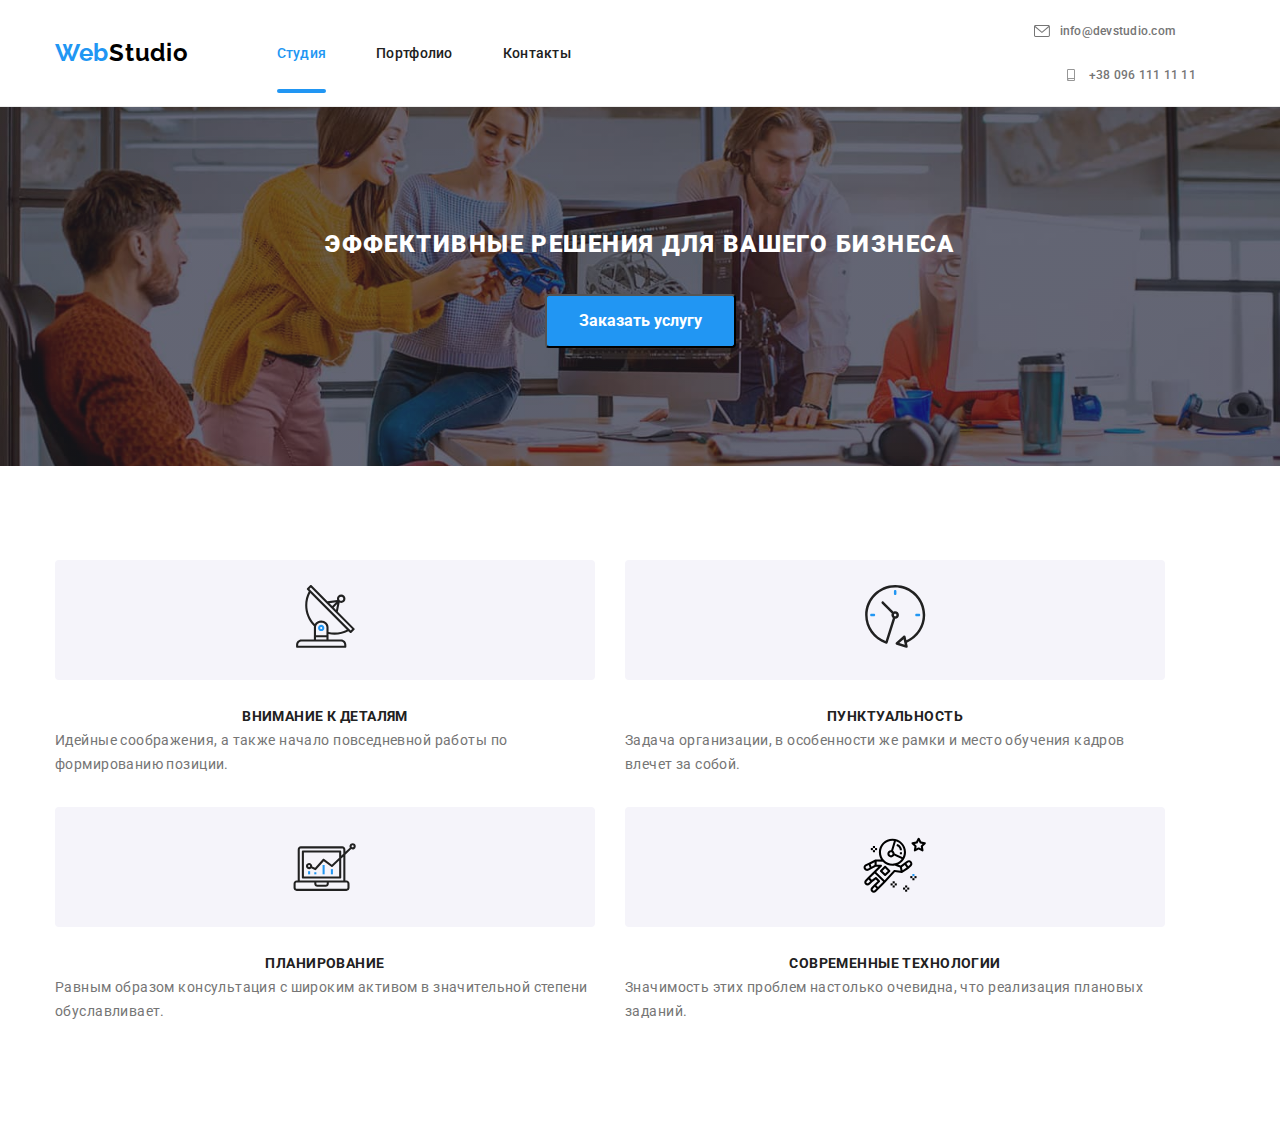
==== index.html @ 28baf409 "6" ====
<!DOCTYPE html>

<html lang="ru">
	<head>
		<meta charset="UTF-8" />
		<meta http-equiv="X-UA-Compatible" content="IE=edge" />
		<meta name="viewport" content="width=device-width, initial-scale=1.0" />
		<title>Document</title>
		<link rel="preconnect" href="https://fonts.googleapis.com" />
		<link rel="preconnect" href="https://fonts.gstatic.com" crossorigin />
		<link
			href="https://fonts.googleapis.com/css2?family=Raleway:wght@700&family=Roboto:wght@400;500;700;900&display=swap"
			rel="stylesheet"
		/>
		<link
			rel="stylesheet"
			href="https://cdn.jsdelivr.net/npm/modern-normalize@1.1.0/modern-normalize.min.css"
		/>
		<link rel="stylesheet" href="./css/main.min.css" />
	</head>
	<!-- HEADER -->
	<body>
		<header class="page-header">
			<div class="container page-header-container">
				<nav class="page-nav">
					<a class="link logo" href=""
						>Web<span class="logo__part">Studio</span></a
					>
					<ul class="menu list">
						<li class="menu__item">
							<a class="menu__link link current" href="./index.html">Студия</a>
						</li>
						<li class="menu__item">
							<a class="menu__link link" href="./portfolio.html">Портфолио</a>
						</li>
						<li class="menu__item">
							<a class="menu__link link" href="./contact.html">Контакты</a>
						</li>
					</ul>
				</nav>
				<button type="button" class="mobile-menu-open" data-menu-open>
					<svg class="mobile-menu-open_icon" width="40" height="40">
						<use href="./images/sprite.svg#burger-icon"></use>
					</svg>
				</button>
				<ul class="list header-mail">
					<li class="menu__item">
						<a class="link contact" href="mailto:info@devstudio.com"
							>info@devstudio.com
							<svg class="contact-header" width="16" height="12">
								<use href="./images/sprite.svg#icon-envelope"></use>
							</svg>
						</a>
					</li>
					<li class="menu__item">
						</svg>
						<a class="link contact" href="tel:+380961111111"
							>+38 096 111 11 11
							<svg class="contact-header" width="10" height="16">
							   <use href="./images/sprite.svg#icon-smartphone"></use>
							</svg>
						</a>
					</li>
				</ul>
			</div>
			<div class="mobile-menu" data-menu>
				<div class="container mobile-menu__container">
					<div>
						<button class="mobile-menu_close-btn" data-menu-close>
					      <svg class="mobile-menu_close-icon" width="40" height="40">
						     <use href="./images/sprite.svg#icon-modal-close"></use>
					     </svg>
				       </button>
					   <ul class="mobile-menu-nav list">
					      <li class="mobile-menu-nav_item"><a href="./index.html" class="mobile-menu-nav_link link current" >Студія</a></li>
				          <li class="mobile-menu-nav_item"><a href="./portfolio.html" class="mobile-menu-nav_link link" href="./portfolio.html">Портфоліо</a></li>
				          <li class="mobile-menu-nav_item"><a href="" class="mobile-menu-nav_link link" >Контакти</a></li>
			          </ul>
					</div>
					<div class="mobile-menu_contact list">
						<a class="mobile-menu-contact__phone link" href="tel:+380961111111">
                            +38 096 111 11 11
                        </a>
						<a class="mobile-menu-contact__mail link" href="mailto:info@devstudio.com">
                            info@devstudio.com
                        </a>
						<ul class="mobile-menu-list list">
                            <li class="mobile-menu-list__item">
                                <a class=" mobile-menu-list__link link" href="#">instagram
                                </a>
                                <div class="dash"></div>
                        
                            </li>
                            <li class="mobile-menu-list__item">
                                <a class="mobile-menu-list__link link" href="#">twitter
                                </a>
                                <div class="dash"></div>
                            </li>
                            <li class="mobile-menu-list__item">
                                <a class="mobile-menu-list__link link" href="#">facebook
                                </a>
                                <div class="dash"></div>
                            </li>
                            <li class="mobile-menu-list__item">
                                <a class="mobile-menu-list__link link" href="#">
                                    linkedin
                                </a>
                            </li>
                        </ul>
					</div>
			    </div>
			</div>
		</header>
		<!-- HERO -->
		<main>
			<section class="hero-main">
				<div class="container">
					<h1 class="hero-title">Эффективные решения для вашего бизнеса</h1>
					<button class="modal-btn" type="button" data-modal-open>Заказать услугу</button>
				</div>
			</section>
			<!-- ABOUT -->
			<section class="about">
				<div class="container">
					<h2 class="about-title" hidden>Наши преимущества</h2>
					<ul class="list about-section">
						<li class="servise-title">
							<div class="our-advantage">
								<svg class="advantage-icon" width="70"
										height="70">
									<use
										href="./images/sprite.svg#icon-antenna"
									></use>
								</svg>
							</div>
							<h3 class="services">Внимание к деталям</h3>
							<p class="section-discription">
								Идейные соображения, а также начало повседневной работы по
								формированию позиции.
							</p>
						</li>
						<li class="servise-title">
							<div class="our-advantage">
								<svg class="advantage-icon" width="70"
										height="70">
									<use
										href="./images/sprite.svg#icon-clock"
									></use>
								</svg>
							</div>
							<h3 class="services">Пунктуальность</h3>
							<p class="section-discription">
								Задача организации, в особенности же рамки и место обучения
								кадров влечет за собой.
							</p>
						</li>
						<li class="servise-title">
							<div class="our-advantage">
								<svg class="advantage-icon" width="70"
										height="70">
									<use
										href="./images/sprite.svg#icon-diagram"
									></use>
								</svg>
							</div>
							<h3 class="services">Планирование</h3>
							<p class="section-discription">
								Равным образом консультация с широким активом в значительной
								степени обуславливает.
							</p>
						</li>
						<li class="servise-title">
							<div class="our-advantage">
								<svg class="advantage-icon" width="70"
										height="70">
									<use
										href="./images/sprite.svg#icon-astronaut"
									></use>
								</svg>
							</div>
							<h3 class="services">Современные технологии</h3>
							<p class="section-discription">
								Значимость этих проблем настолько очевидна, что реализация
								плановых заданий.
							</p>
						</li>
					</ul>
				</div>
			</section>
			<!--IMAGES  -->
			<!-- <section class="section-image">
				<div class="container">
					<h2 class="subtitle second-title">Чем мы занимаемся</h2>
					<ul class="list about-section">
						<li class="position">
							<img
								src="./images/dz1/img.jpg"
								alt="работа за компьютером"
								width="370"
								height="294"
							/>
							<p class="activity title-activity">
								Десктопні додатки
							</p>
						</li>
						<li class="position">
							<img
								src="./images/dz1/img1.jpg"
								alt="работа за компьютером"
								width="370"
								height="294"
							/>
							<p class="activity title-activity">Мобільні додатки</p>
						</li>
						<li class="position">
							<img
								src="./images/dz1/img2.jpg"
								alt="работа за компьютером"
								width="370"
								height="294"
							/>
							<p class="activity title-activity">Дизайнерські рішення</p>
						</li>
					</ul>
				</div>
			</section> -->
			<!-- FOTO COMMAND
			<!-- <section class="team">
				<div class="container">
					<h2 class="subtitle second-title">Наша команда</h2>
					<ul class="list about-section">
						<li class="command">
							<img
								src="./images/dz1/igor-demyaninko.jpg"
								alt="Фото дизайнера"
								width="270"
								height="260"
							/>
							<div class="team-main">
								<h3 class="command-list-foto">Игорь Демьяненко</h3>
								<p class="about-list-foto" lang="en">Product Designer</p>
								<ul class="social-list list">
									<li class="social-list-item">
										<a href="" class="social-list-link">
											<svg class="social-list-icon" width="20" height="20">
												<use href="./images/sprite.svg#icon-instagram"></use>
											</svg>
										</a>
									</li>
									<li class="social-list-item">
										<a href="" class="social-list-link">
											<svg class="social-list-icon" width="20" height="20">
												<use href="./images/sprite.svg#icon-twitter"></use>
											</svg>
										</a>
									</li>
									<li class="social-list-item">
										<a href="" class="social-list-link">
											<svg class="social-list-icon" width="20" height="20">
												<use href="./images/sprite.svg#icon-facebook"></use>
											</svg>
										</a>
									</li>
									<li class="social-list-item">
										<a href="" class="social-list-link">
											<svg class="social-list-icon" width="20" height="20">
												<use href="./images/sprite.svg#icon-linkedin"></use>
											</svg>
										</a>
									</li>
								</ul>
							</div>
						</li>
						<li class="command">
							<img
								src="./images/dz1/olga-repina.jpg"
								alt="Фото фронтенд разработчика"
								width="270"
								height="260"
							/>
							<div class="team-main">
								<h3 class="command-list-foto">Ольга Репина</h3>
								<p class="about-list-foto" lang="en">Frontend Developer</p>
								<ul class="social-list list">
									<li class="social-list-item">
										<a href="" class="social-list-link">
											<svg class="social-list-icon" width="20" height="20">
												<use href="./images/sprite.svg#icon-instagram"></use>
											</svg>
										</a>
									</li>
									<li class="social-list-item">
										<a href="" class="social-list-link">
											<svg class="social-list-icon" width="20" height="20">
												<use href="./images/sprite.svg#icon-twitter"></use>
											</svg>
										</a>
									</li>
									<li class="social-list-item">
										<a href="" class="social-list-link">
											<svg class="social-list-icon" width="20" height="20">
												<use href="./images/sprite.svg#icon-facebook"></use>
											</svg>
										</a>
									</li>
									<li class="social-list-item">
										<a href="" class="social-list-link">
											<svg class="social-list-icon" width="20" height="20">
												<use href="./images/sprite.svg#icon-linkedin"></use>
											</svg>
										</a>
									</li>
								</ul>
							</div>
						</li>
						<li class="command">
							<img
								src="./images/dz1/nikolai-tarasov.jpg"
								alt="Фото маркетолога"
								width="270"
								height="260"
							/>
							<div class="team-main">
								<h3 class="command-list-foto">Николай Тарасов</h3>
								<p class="about-list-foto" lang="en">Marketing</p>
								<ul class="social-list list">
									<li class="social-list-item">
										<a href="" class="social-list-link">
											<svg class="social-list-icon" width="20" height="20">
												<use href="./images/sprite.svg#icon-instagram"></use>
											</svg>
										</a>
									</li>
									<li class="social-list-item">
										<a href="" class="social-list-link">
											<svg class="social-list-icon" width="20" height="20">
												<use href="./images/sprite.svg#icon-twitter"></use>
											</svg>
										</a>
									</li>
									<li class="social-list-item">
										<a href="" class="social-list-link">
											<svg class="social-list-icon" width="20" height="20">
												<use href="./images/sprite.svg#icon-facebook"></use>
											</svg>
										</a>
									</li>
									<li class="social-list-item">
										<a href="" class="social-list-link">
											<svg class="social-list-icon" width="20" height="20">
												<use href="./images/sprite.svg#icon-linkedin"></use>
											</svg>
										</a>
									</li>
								</ul>
							</div>
						</li>
						<li class="command">
							<img
								src="./images/dz1/mihail-ermakov.jpg"
								alt="Фото UI дизайнера"
								width="270"
								height="260"
							/>
							<div class="team-main">
								<h3 class="command-list-foto">Михаил Ермаков</h3>
								<p class="about-list-foto" lang="en">UI Designer</p>
								<ul class="social-list list">
									<li class="social-list-item">
										<a href="" class="social-list-link">
											<svg class="social-list-icon" width="20" height="20">
												<use href="./images/sprite.svg#icon-instagram"></use>
											</svg>
										</a>
									</li>
									<li class="social-list-item">
										<a href="" class="social-list-link">
											<svg class="social-list-icon" width="20" height="20">
												<use href="./images/sprite.svg#icon-twitter"></use>
											</svg>
										</a>
									</li>
									<li class="social-list-item">
										<a href="" class="social-list-link">
											<svg class="social-list-icon" width="20" height="20">
												<use href="./images/sprite.svg#icon-facebook"></use>
											</svg>
										</a>
									</li>
									<li class="social-list-item">
										<a href="" class="social-list-link">
											<svg class="social-list-icon" width="20" height="20">
												<use href="./images/sprite.svg#icon-linkedin"></use>
											</svg>
										</a>
									</li>
								</ul>
							</div>
						</li>
					</ul>
				</div>
			</section> -->
			<!-- -----Clientu---- -->
			<!-- <section class="clients-section">
				<div class="container">
					<h2 class="subtitle second-title">Постоянные клиенты</h2>
					<ul class="list list-client">
						<li class="client-item">
							<a href="" class="client-link">
								<svg class="client-list-icon" width="106" height="60">
								    <use href="./images/sprite.svg#icon-Logo"></use>
							    </svg>
							</a>
						</li>
						<li class="client-item">
							<a href="" class="client-link">
								<svg class="client-list-icon" width="106" height="60">
								    <use href="./images/sprite.svg#icon-Logo1"></use>
							    </svg>
							</a>
						</li>
						<li class="client-item">
							<a href="" class="client-link">
								<svg class="client-list-icon" width="106" height="60">
								  <use href="./images/sprite.svg#icon-Logo2"></use>
							    </svg>
						   </a>
						</li>
						<li class="client-item">
							<a href="" class="client-link">
								<svg class="client-list-icon" width="106" height="60">
								    <use href="./images/sprite.svg#icon-Logo3"></use>
							    </svg>
							</a>
						</li>
						<li class="client-item">
							<a href="" class="client-link">
								<svg class="client-list-icon" width="106" height="60">
								    <use href="./images/sprite.svg#icon-Logo4"></use>
							    </svg>
							</a>
						</li>
						<li class="client-item">
							<a href="" class="client-link">
								<svg class="client-list-icon" width="106" height="60">
								   <use href="./images/sprite.svg#icon-Logo5"></use>
							    </svg>
							</a>
						</li>
					</ul>
				</div>
			</section> -->
		<!-----Clientu------  --> 
		</main>
		<!-- FOOTER -->
		<!-- <footer class="footer">
			<div class="container footer__adress">
				<div>
					<a class="link footer__logo" href=""
					>Web<span class="footer__logo--part">Studio</span></a>
				<address class="footer__address">
					 <ul class="list footer__titl">
						<li class="footer__link">
							<a
								class="link mail footer__address--main"
								href="https://goo.gl/maps/uzGqevMkrMjdxonUA"
								target="_blank"
								rel="noopener noreferrer"
								>г. Киев, пр-т Леси Украинки, 26</a
							>
						</li>
						<li class="footer__link">
							<a class="link footer__address--main" href="mailto:info@example.com"
								>info@example.com</a
							>
						</li>
						<li class="footer__link">
							<a class="link footer__address--main" href="tel:+380991111111"
								>+38 099 111 11 11</a
							>
						</li>
					</ul>
				</address>
				</div>
				<div class="footer">
					<h3 class="footer__title">ПРИСОЕДИНЯЙТЕСЬ</h3>
					<ul class="media__list list">
							<li class="media__list__item">
								<a href="" class="media__list__link">
									<svg class="media__list__icon" width="20" height="20">
											<use href="./images/sprite.svg#icon-instagram"></use>
									</svg>
								</a>
							</li>
							<li class="media__list__item">
								<a href="" class="media__list__link">
									<svg class="media__list__icon" width="20" height="20">
										<use href="./images/sprite.svg#icon-twitter"></use>
									</svg>
								</a>
							</li>
							<li class="media__list__item">
								<a href="" class="media__list__link">
									<svg class="media__list__icon" width="20" height="20">
										<use href="./images/sprite.svg#icon-facebook"></use>
									</svg>
								</a>
							</li>
							<li class="media__list__item">
								<a href="" class="media__list__link">
									<svg class="media__list__icon" width="20" height="20">
									     <use href="./images/sprite.svg#icon-linkedin"></use>
									</svg>
								</a>
							</li>
					</ul>
				</div>
				<form class="footer__modal__form">
					<p class="footer__title">Підпишіться на розсилку</p>
					<div class="footer__modal__icon">
						<input type="email" name="user-imail" class="footer__form__input" required placeholder="E-mail">
					    <button type="submit" class="footer__form__sumbit">Підписатися
						    <svg class="footer__form__icon" width="24" height="24">
							   <use href="./images/sprite.svg#icon-icon-send"></use>
						    </svg>
					    </button>
					</div>
				</form>		
			</div>
		</footer> -->
		<!-- Modal Window -->

			 <!-- <div class="backdrop is-hidden" data-modal>
			    <div class="modal">
				     <button type="button" class="modal-close-btn" data-modal-close>
						<svg class="modal-svg-btn" width="18" height="18">
							<use href="./images/sprite.svg#icon-modal-close"></use>
						</svg>
					 </button>
					 <form class="modal-form">
						<p class="form-title">Залиште свої дані, ми вам передзвонимо</p>
						<label class="modal-form-field">
							<span class="modal-form-input-desc">Ім'я</span>
							<span class="modal-form-input-wrapper">
								<input type="text" name="user-name" class="modal-form-input" required pattern="^[a-zA-Zа-яА-Я]+$" minlength="2">
							    <svg class="modal-form-input-icon" width="18" height="18">
								    <use href="./images/sprite.svg#icon-person-black"></use>
							    </svg>
							</span>
						</label>
						<label class="modal-form-field">
							<span class="modal-form-input-desc">Телефон</span>
						    <span class="modal-form-input-wrapper">
							    <input type="tel" name="user-phone" class="modal-form-input" required pattern="[0-9]{3}-[0-9]{3}-[0-9]{2}-[0-9]{2}" title="xxx-xxx-xx-xx">
							    <svg class="modal-form-input-icon" width="18" height="18">
								    <use href="./images/sprite.svg#icon-phone-black"></use>
							    </svg>
							</span>
						</label>
						<label class="modal-form-field">
							<span class="modal-form-input-desc">Пошта</span>
							<span class="modal-form-input-wrapper">
								<input type="email" name="user-email" class="modal-form-input" pattern="([A-z0-9_.-]{1,})@([A-z0-9_.-]{1,}).([A-z]{2,8})" required>
							    <svg class="modal-form-input-icon" width="18" height="18">
								     <use href="./images/sprite.svg#icon-email-black"></use>
							    </svg>
							</span>
						</label>
						<label class="modal-form-field">
							<span class="modal-form-input-desc">Коментар</span>
							<textarea name="user-message" class="modal-form-message" placeholder="Введіть текст">
						    </textarea>
						</label>
						<input id="user-policy" type="checkbox" name="user_policy" class="modal-form-check visually-hidden">
						<label for="user-policy" class="modal-form-chek-desc">Погоджуюся з розсилкою та приймаю&nbsp; <a class="link-modal" href="">Умови договору</a>
						</label>
						<button type="submit" class="modal-form-sumbit">Відправити
						</button>
					 </form>
                </div>
			</div>  -->
			<!-- /Modal Window -->

		<!-- <script src="./js/modal.js"></script> -->
		<script src="./js/mobile-menu.js"></script>
	</body>
</html>
---- css/main.min.css ----
:root{--primary-text-color: #757575;--secondary-text-color: #212121;--accent-color: #2196F3;--accent-second-color: #FFFFFF;--primary-background-color: #FFFFFF;--secondary-background-color: #2F303A;--stuff-background-color: #F5F4FA;--transition: 250ms cubic-bezier(0.4, 0, 0.2, 1)}body{font-family:"Roboto",sans-serif}.visually-hidden{position:absolute;width:1px;height:1px;margin:-1px;padding:0;overflow:hidden;border:0;clip:rect(0 0 0 0)}.footer__form__sumbit,.portfolio__section__nav,.media__list,.media__list__link,.client-link,.list-client,.social-list-link,.our-advantage,.hero-btn,.modal-close-btn{display:flex;justify-content:center;align-items:center}h1,h2,h3,h4,p{margin-top:0;margin-bottom:0}ul,ol{margin-top:0;margin-bottom:0;padding-left:0}img{display:block}button{cursor:pointer}.list{list-style:none}.link{text-decoration:none}.container{width:100%;padding-left:15px;padding-right:15px}@media screen and (min-width: 480px){.container{width:480px;margin-left:auto;margin-right:auto}}@media screen and (min-width: 768px){.container{width:768px}}@media screen and (min-width: 1200px){.container{width:1200px}}.mobile-menu-nav{font-weight:500;font-size:40px;line-height:1.17;letter-spacing:.02em}.mobile-menu-nav_link{text-decoration:none;color:#212121}.mobile-menu-nav_item:not(:last-child){margin-bottom:32px}.mobile-menu-contact__phone{color:#2196f3;font-weight:500;font-size:26px;letter-spacing:.02;line-height:1.17;margin-bottom:32px}.mobile-menu_contact{margin-top:64px;display:flex;flex-direction:column}.mobile-menu-contact__mail{color:#757575;font-size:24px;letter-spacing:.02;line-height:1.16;margin-bottom:64px}.mobile-menu-list{display:flex;flex-wrap:wrap}.mobile-menu-list__item{display:flex;font-weight:500;font-size:17px;line-height:1.22;letter-spacing:.02;color:#2196f3;margin-right:10px}.mobile-menu-list__link{color:#2196f3}.dash{margin-left:10px;margin-right:10px;width:1px;height:22px;background-color:rgba(33,33,33,.2)}.mobile-menu_close-btn{width:30px;height:30px;background:rgba(0,0,0,0);border:1px solid rgba(0,0,0,.1);border-radius:50%;position:fixed;top:10px;right:15px;padding:0;display:flex;align-items:center;justify-content:center;transition-property:fill;transition-duration:250ms;transition-timing-function:cubic-bezier(0.4, 0, 0.2, 1)}.mobile-menu__container{display:flex;flex-direction:column;justify-content:space-between;height:100%}@media screen and (max-width: 768px){.mobile-menu{position:fixed;width:100%;height:100%;max-height:767px;top:0;left:0;z-index:5;background-color:#fff;box-shadow:0 0 0 100vmax rgba(0,0,0,.5);padding-top:48px;padding-bottom:48px;padding-left:40px;opacity:0;visibility:hidden;pointer-events:none;transition:opacity 500ms linear,visibility 500ms linear}.mobile-menu.is-open{opacity:1;visibility:visible;pointer-events:auto}.mobile-menu_close-btn{position:absolute;background-color:rgba(0,0,0,0);border:none;padding:0;line-height:0;top:21px;right:23.33px}}@media screen and (min-width: 768px){.mobile-menu{display:none}}.modal-btn{font-weight:700;font-size:16px;line-height:1.9;padding-left:32px;padding-right:32px;padding-top:10px;padding-bottom:10px;font-family:inherit;margin-bottom:200px;margin-top:40px;border-radius:4px;margin:0 auto;Offset:rgba(0,0,0,.15);color:var(--accent-second-color);background-color:var(--accent-color);transition:background-color var(--transition)}.modal-btn:hover,.modal-btn:focus{background-color:#188ce8}.section-discription{font-size:14px;line-height:1.71;letter-spacing:.03em;color:var(--primary-text-color)}.backdrop{position:fixed;z-index:100;top:0;left:0;width:100%;height:100%;background-color:rgba(0,0,0,.2);transition:opacity var(--transition),visibility var(--transition)}.backdrop.is-hidden{opacity:0;visibility:hidden;pointer-events:none}.modal{position:absolute;top:50%;left:50%;transform:translate(-50%, -50%);width:528px;height:580px;background-color:var(--primary-background-color);padding:40px}.modal-close-btn{position:absolute;top:10px;right:10px;width:30px;height:30px;border-radius:50%;background-color:rgba(0,0,0,0);border:1px solid #555;padding:0;transition:border-color var(--transition)}.modal-close-btn:hover,.modal-close-btn:focus{border-color:var(--accent-color)}.modal-svg-btn{transition:fill var(--transition)}.modal-close-btn:hover .modal-svg-btn,.modal-close-btn:focus .modal-svg-btn{fill:var(--accent-color)}.modal-form-input-desc{font-weight:400;font-size:12px;line-height:1.2;display:block;margin-bottom:4px;color:var(--primary-text-color)}.modal-form{display:flex;flex-direction:column}.modal-form-input{width:100%;height:40px;border:1px Solid rgba(33,33,33,.2);border-radius:4px;padding-left:42px;transition:border-color var(--transition)}.modal-form-input:focus{outline:none;border-color:var(--accent-color)}.modal-form-field{margin-bottom:10px;border:1px}.form-title{font-weight:700;font-size:20px;line-height:1.15;margin-bottom:12px;text-align:center;height:23px}.modal-form-input-icon{display:block;position:absolute;top:50%;left:12px;transform:translateY(-50%);color:var(--secondary-text-color);transition:fill var(--transition)}.modal-form-input:focus+.modal-form-input-icon{fill:var(--accent-color)}.modal-form-input-wrapper{position:relative;display:block}.modal-form-message{resize:none;width:100%;height:100px;padding:12px 16px;border:1px solid rgba(33,33,33,.2);border-radius:4px;transition:border-color var(--transition)}.modal-form-message:focus{outline:none;border-color:var(--accent-color)}.modal-form-message::placeholder{font-size:12px;color:rgba(117,117,117,.5)}.modal-form-chek-desc::before{display:block;width:16px;height:15px;border:2px solid var(--secondary-text-color);background:var(--primary-background-color);content:"";cursor:pointer;border-radius:4px;margin-right:8.38px}.modal-form-check:checked+.modal-form-chek-desc::before{background-color:#2196f3;background-image:url(../images/vector.svg);box-shadow:var(--transition),background-image var(--transition);border-color:var(--accent-color);background-repeat:no-repeat;background-position:center}.modal-form-chek-desc{display:flex;align-items:center;margin-bottom:30px;font-size:14px;line-height:1.7;color:var(--primary-text-color);letter-spacing:.03em}.modal-form-check:focus+.modal-form-chek-desc::before{outline:1px solid #2196f3}.link-modal{color:var(--accent-color)}.modal-form-sumbit{font-weight:700;font-size:16px;line-height:1.9;align-self:center;min-width:200px;padding-left:52px;padding-right:52px;padding-top:10px;padding-bottom:10px;margin-bottom:40px;border-radius:4px;margin:0 auto;letter-spacing:6%;border:1px solid rgba(0,0,0,.15);color:var(--accent-second-color);background-color:var(--accent-color);transition:color var(--transition),background-color var(--transition)}.modal-form-sumbit:hover,.modal-form-sumbit:focus{background-color:#188ce8;color:var(--accent-second-color)}.subtitle{font-weight:700;font-size:36px;line-height:1.67;letter-spacing:.03em;color:var(--secondary-text-color)}.logo{margin-right:88px}.logo{font-weight:700;font-size:26px;line-height:1.19;font-family:"Raleway",sans-serif;letter-spacing:.03em;margin-right:88px;color:var(--accent-color);margin-top:16px;margin-bottom:16px}.logo__part{color:#000}@media screen and (max-width: 767px){.menu{display:none}.contact{display:none}.mobile-menu-open{margin-left:auto;background-color:rgba(0,0,0,0);border:none;padding:0;line-height:0}}.page-header{padding-top:16px;padding-bottom:16px}.page-header-container{display:flex;align-items:center;justify-content:space-between}@media screen and (min-width: 768px){.mobile-menu-open{display:none}.page-nav{display:flex;align-items:center}.menu{display:flex;align-items:center}.menu__item{position:relative}.menu__item:not(:last-child){margin-right:51px}.menu__link{font-weight:500;font-size:14px;line-height:1.14;letter-spacing:.02em;transition:color var(--transition);color:var(--secondary-text-color)}.menu__link:hover,.menu__link:focus{color:var(--accent-color)}.logo{font-size:24px;line-height:1.17;line-height:100%;font-family:"Raleway",sans-serif;letter-spacing:.03em;color:var(--accent-color)}.logo__part{color:#000}.header-mail{margin-left:96px;display:flex;flex-direction:column;gap:10px}.contact{text-decoration:none;font-weight:500;font-size:12px;line-height:1.17;display:flex;justify-content:center;align-items:center;letter-spacing:.02em;transition:color var(--transition);color:var(--primary-text-color)}.contact:hover,.contact:focus{color:var(--accent-color)}.contact-header{width:16px;height:12px;order:-1;fill:currentColor;margin-right:10px;cursor:pointer;fill:currentColor;transition-property:color;transition-duration:250ms;transition-timing-function:cubic-bezier(0.4, 0, 0.2, 1)}.current{display:inline-block;color:var(--accent-color)}.current::after{position:absolute;content:" ";left:0;bottom:0;margin-bottom:-31px;width:100%;height:4px;background:#2196f3;border-radius:2px}}@media screen and (min-width: 1200px){.page-header{padding-top:24px;padding-bottom:24px;border-bottom:1px solid #ececec}.page-nav{top:0;left:0;margin-right:93px}.header-mail{display:flex;align-items:center;margin-left:auto;gap:30px}.menu__item{position:relative}.menu__item:not(:last-child){margin-right:50px}}@media screen and (min-width: 480px){.header__container{height:60px}}@media screen and (min-width: 480px)and (min-width: 768px){.header__container{height:80px}}@media screen and (min-width: 768px){.header-mail{margin-left:auto}}.hero-main{padding-top:118px;padding-bottom:118px;background:var(--secondary-background-color);max-width:1600px;border-radius:0px;text-align:center;background-image:linear-gradient(rgba(47, 48, 58, 0.4), rgba(47, 48, 58, 0.4)),url("../images/herom-480.jpg");background-size:cover;background-color:#c4c4c4;background-repeat:no-repeat;background-position:center;margin:0 auto}@media screen and (min-device-pixel-ratio: 2)and (max-width: 768px),screen and (min-resolution: 192dpi)and (max-width: 768px),screen and (min-resolution: 2dppx)and (max-width: 768px){.hero-main{background-image:linear-gradient(rgba(47, 48, 58, 0.4), rgba(47, 48, 58, 0.4)),url("../images/herom-480@2x.jpg")}}@media screen and (min-width: 768px){.hero-main{background-image:linear-gradient(rgba(47, 48, 58, 0.4), rgba(47, 48, 58, 0.4)),url("../images/hero-768.jpg")}}@media screen and (min-device-pixel-ratio: 2)and (min-width: 767px),screen and (min-resolution: 192dpi)and (min-width: 767px),screen and (min-resolution: 2dppx)and (min-width: 767px){.hero-main{background-image:linear-gradient(rgba(47, 48, 58, 0.4), rgba(47, 48, 58, 0.4)),url("../images/hero-768@2x.jpg")}}@media screen and (min-width: 1200px){.hero-main{background-image:linear-gradient(rgba(47, 48, 58, 0.4), rgba(47, 48, 58, 0.4)),url("../images/hero-1600.jpg")}}@media screen and (min-device-pixel-ratio: 2)and (min-width: 1200px),screen and (min-resolution: 192dpi)and (min-width: 1200px),screen and (min-resolution: 2dppx)and (min-width: 1200px){.hero-main{background-image:linear-gradient(rgba(47, 48, 58, 0.4), rgba(47, 48, 58, 0.4)),url("../images/hero-1600@2x.jpg")}}.hero-title{font-weight:900;font-size:24px;line-height:1.62;text-align:center;margin:0 auto;margin-bottom:30px;letter-spacing:.06em;text-transform:uppercase;color:var(--accent-second-color)}.services{font-weight:700;font-size:14px;line-height:1.71;letter-spacing:.03em;text-transform:uppercase;text-align:center;color:#212121}.about{padding-bottom:94px;padding-top:94px}.servise-title{margin-bottom:30px}.our-advantage{width:100%;height:120px;border-radius:4px;margin-bottom:25px;background-color:#f5f4fa;display:flex;align-items:center;justify-content:center}@media screen and (min-width: 768px){.about-section{display:flex;flex-wrap:wrap;margin-right:30px}}@media screen and (min-width: 768px){.servise-title{width:calc((100% - 60px)/2);margin-right:30px}}.second-title{margin-bottom:50px;text-align:center}.title-activity{font-weight:700;font-size:14px;line-height:1.14;letter-spacing:.03em;text-transform:uppercase}.activity .title-activity{position:absolute;bottom:0;justify-content:center;align-items:center;width:100%;height:70px;color:var(--accent-second-color);background-color:rgba(47,48,58,.8)}.activity{display:flex;gap:30px}.position{position:relative}.section-image{padding-bottom:94px}.command-list-foto{font-weight:500;font-size:16px;line-height:1.19;margin-bottom:10px;text-align:center;letter-spacing:.03em;color:var(--secondary-text-color)}.command-list{background:var(--stuff-background-color);width:1600px;height:648px;top:1449px}.command{box-shadow:0px 1px 3px rgba(0,0,0,.12),0px 1px 1px rgba(0,0,0,.14),0px 2px 1px rgba(0,0,0,.2);border-radius:0px 0px 4px 4px}.about-list-foto{font-size:16px;line-height:1.19;letter-spacing:.03em;text-align:center;color:var(--primary-text-color)}.team{background-color:var(--stuff-background-color);padding-bottom:94px;padding-top:94px}.team-main{padding-top:30px;padding-bottom:30px}.social-list-link{width:44px;height:44px;border-radius:50%;background-color:var(--primary-background-color);transition:background-color var(--transition)}.social-list-link:hover,.social-list-link:focus{background-color:var(--accent-color)}.social-list{display:flex;justify-content:center;gap:10px;margin-top:16px}.social-list-icon{fill:#afb1b8;transition:fill var(--transition)}.social-list-link:hover .social-list-icon,.social-list-link:focus .social-list-icon{fill:var(--accent-second-color)}.clients-section{padding-bottom:94px;padding-top:94px}.list-client{flex-wrap:wrap;gap:30px}.client-link{width:170px;height:92px;border:1px solid #afb1b8;border-radius:4px;cursor:pointer;transition:border-color var(--transition)}.client-link:hover,.client-link:focus{border-color:var(--accent-color)}.client-list-icon{fill:#afb1b8;transition:fill var(--transition)}.client-item:hover .client-list-icon,.client-item:focus .client-list-icon{fill:var(--accent-color)}.footer{background:var(--secondary-background-color);padding-top:60px;padding-bottom:60px}.footer__logo{font-weight:700;font-size:26px;line-height:1.19;font-family:"Raleway",sans-serif;letter-spacing:.03em;color:var(--accent-color);margin-bottom:20px}.footer__link:not(:last-child){margin-bottom:9px}.footer__address{font-style:normal;margin-top:20px}.footer__logo--part{color:var(--accent-second-color)}.footer__address--main{font-size:14px;line-height:1.71;letter-spacing:.03em;color:rgba(255,255,255,.6)}.footer__address--main:hover,.footer__address--main:focus{color:var(--accent-color)}.mail{color:var(--accent-second-color)}.footer__title{font-weight:700;font-size:14px;line-height:1.14;font-family:"Roboto",sans-serif;color:var(--accent-second-color);margin-bottom:20px;text-transform:uppercase}.media__list__link{width:44px;height:44px;border-radius:50%;background-color:rgba(255,255,255,.1);transition:background-color var(--transition)}.media__list__link:hover,.media__list__link:focus{background-color:var(--accent-color)}.media__list__icon{fill:var(--accent-second-color);transition:fill var(--transition)}.footer__adress{display:flex;align-items:baseline}.footer{margin-left:70px}.media__list{flex-wrap:wrap;gap:10px}.portfolio__section__btn{font-weight:500;font-size:16px;line-height:1.63;font-family:inherit;border:none;cursor:pointer;padding-top:6px;padding-bottom:6px;padding-left:22px;padding-right:22px;border-radius:4px;letter-spacing:.03em;color:var(--secondary-text-color);background:var(--stuff-background-color);transition:color var(--transition),background var(--transition)}.portfolio__section__btn:hover,.portfolio__section__btn:focus{color:var(--accent-second-color);background:var(--accent-color)}.portfolio__section__nav{margin-bottom:50px}.projects__title_name{line-height:1.9;letter-spacing:.03em;color:var(--primary-text-color)}.projects__title{font-weight:700;font-size:18px;line-height:2;margin-bottom:4px;letter-spacing:.06em;color:var(--secondary-text-color)}.portfolio__section__modal:not(:last-child){margin-right:8px}.current{color:var(--accent-color)}.portfolio-main{margin-bottom:94px}.card{display:flex;justify-content:space-between;flex-wrap:wrap;gap:30px}.projects{padding-left:24px;padding-top:20px;padding-bottom:20px;padding-right:24px;border:1px solid #eee;border-top:none}.portfolio{padding-top:94px;padding-bottom:94px}.card__link__img{position:relative;overflow:hidden}.overlay{position:absolute;font-size:18px;line-height:28px;left:0;top:0;width:100%;height:100%;overflow:auto;transform:translate(0, 100%);transition:transform var(--transition);padding-top:63px;padding-bottom:63px;padding-left:24px;padding-right:24px;color:var(--accent-second-color);background-color:rgba(33,150,243,.9)}.card__link:hover .overlay,.overlay .card__link:focus{transform:translate(0, 0)}.card__link{display:block}.card__link:hover,.card__link:focus{box-shadow:1px 1px rgba(0,0,0,.12),0px 4px 4px rgba(0,0,0,.06),1px 4px 6px rgba(0,0,0,.16)}.footer__form__input{width:358px;height:50px;color:var(--accent-second-color);border:1px solid rgba(255,255,255,.3);filter:drop-shadow(0px, 4px rgba(0, 0, 0, 0.15));border-radius:4px;background-color:var(--secondary-background-color);padding-left:16px;margin-right:12px;transition:border-color var(--transition)}.footer__form__input:focus{border-color:var(--accent-color);outline:none}.footer__form__sumbit{font-weight:700;font-size:16px;line-height:1.9;color:var(--accent-second-color);background-color:var(--accent-color);border-radius:4px;box-shadow:0px 4px 4px 0,0,0,.15;border:none;height:50px;padding:10px 28px}.footer__form__sumbit:hover,.footer__form__sumbit:focus{background-color:#188ce8;color:var(--accent-second-color)}.footer__form__icon{fill:var(--accent-second-color);margin-left:10px}.footer__modal__icon{display:flex;justify-content:center}.footer__modal__form{margin-left:93px}/*# sourceMappingURL=main.min.css.map */
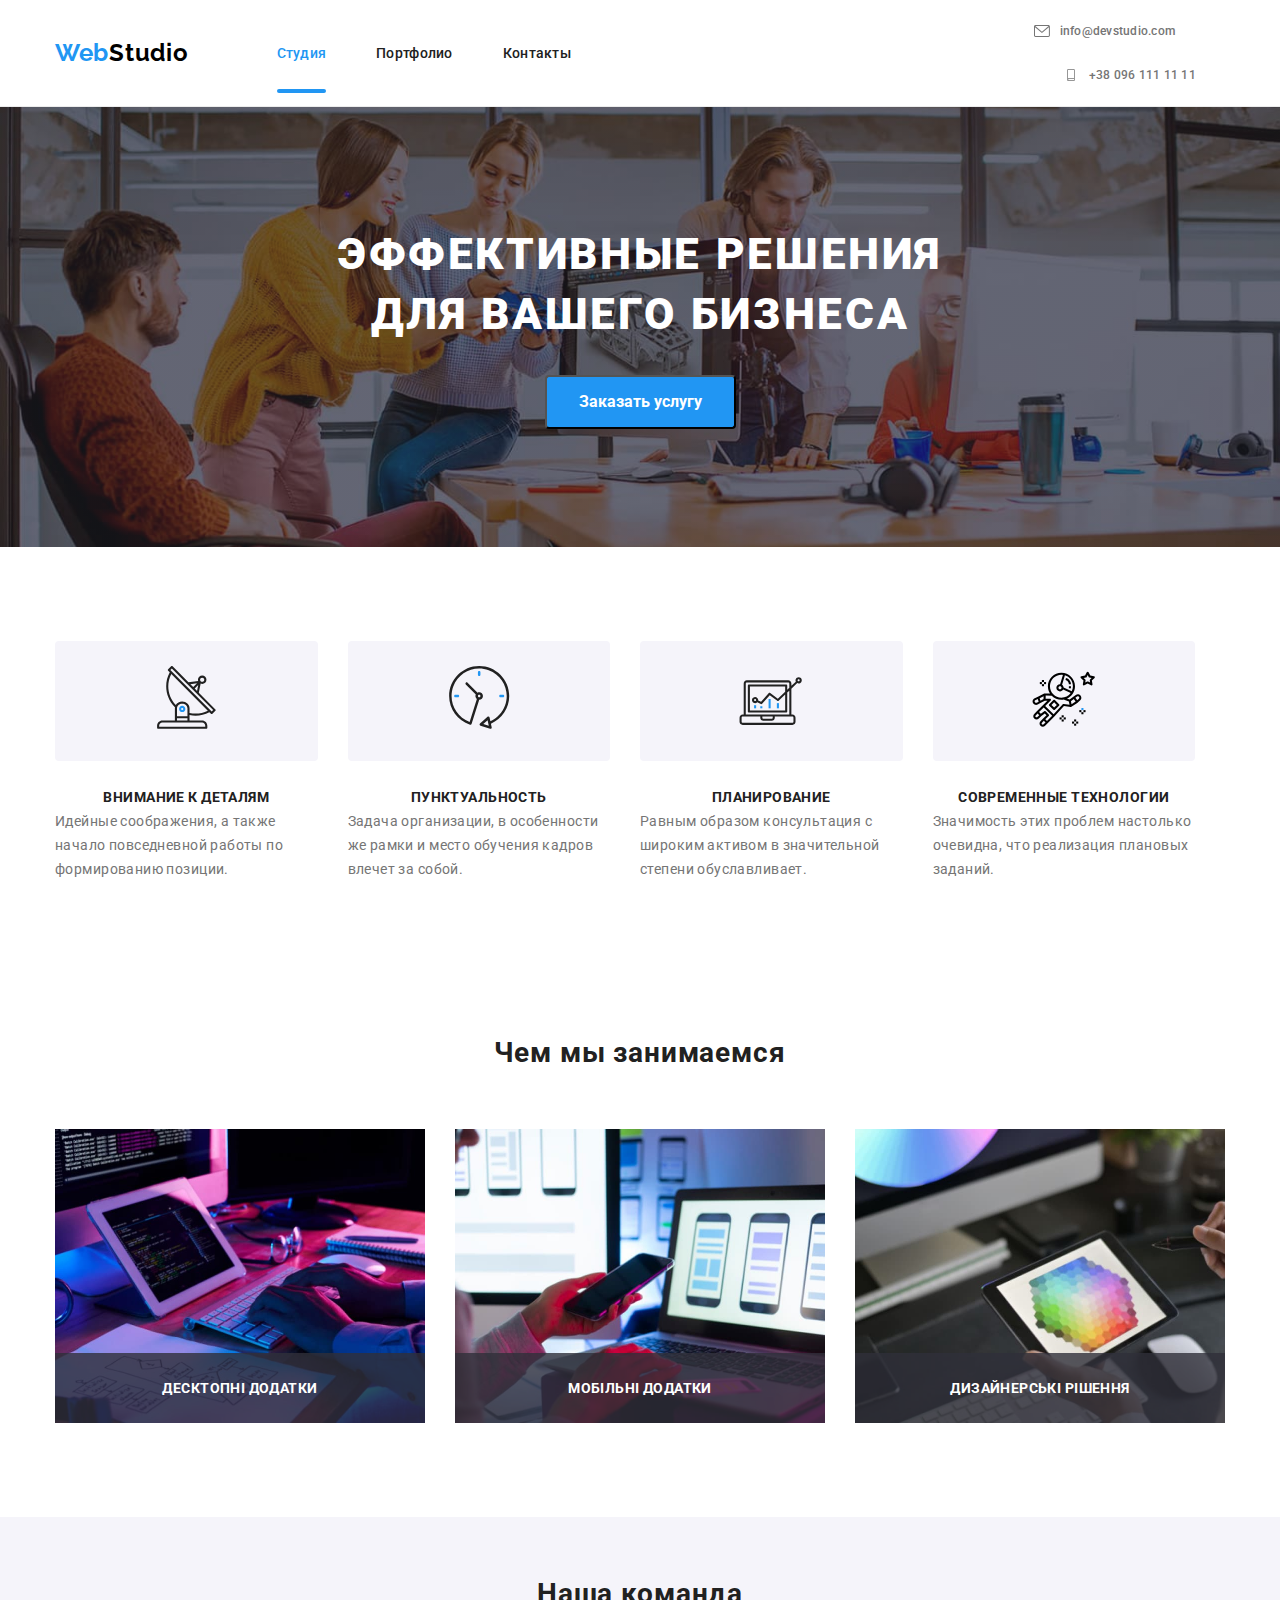
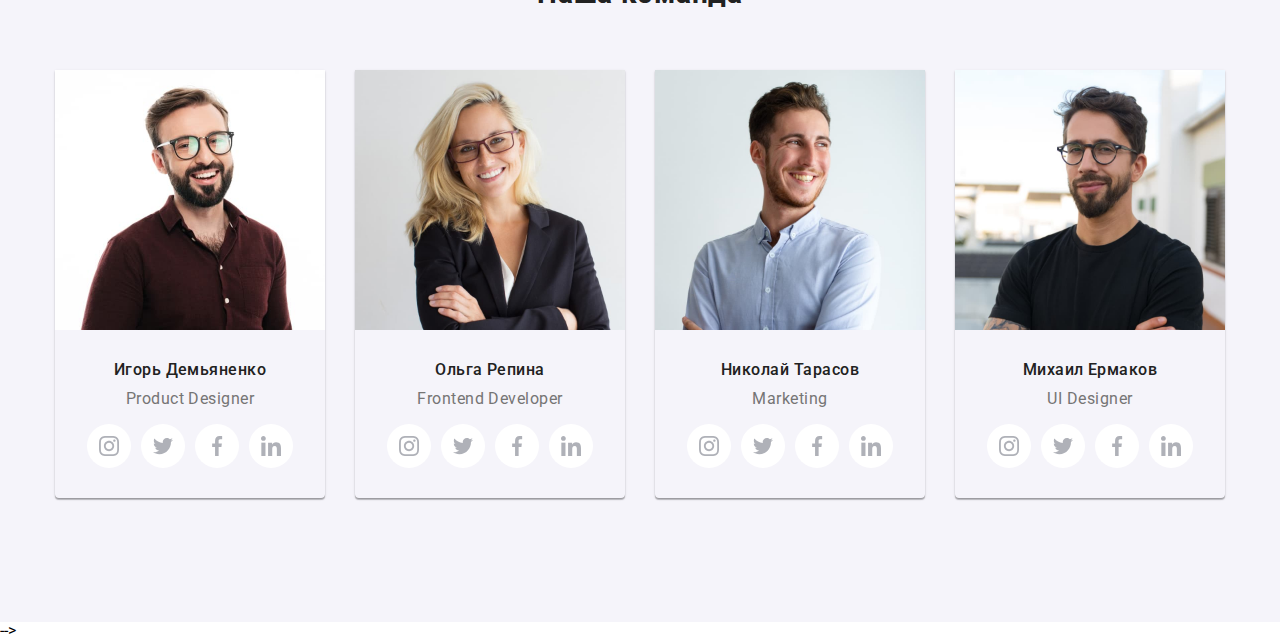
==== commit 973ac2a5: "Team" ====
--- a/index.html
+++ b/index.html
@@ -188,54 +188,60 @@
 				</div>
 			</section>
 			<!--IMAGES  -->
-			<!-- <section class="section-image">
+			<section class="section-image">
 				<div class="container">
 					<h2 class="subtitle second-title">Чем мы занимаемся</h2>
 					<ul class="list about-section">
 						<li class="position">
-							<img
-								src="./images/dz1/img.jpg"
-								alt="работа за компьютером"
-								width="370"
-								height="294"
-							/>
-							<p class="activity title-activity">
+							<div class="position__item-wrap">
+                            <picture>
+                                <source srcset="./images/desktop-app-370/desktop-app-370@2x.jpg 2x," media="(min-width: 1200px)">
+                                <img src="./images/dz1/img.jpg" alt="работа за компом">
+                            </picture>
+                            <p class="activity title-activity">
 								Десктопні додатки
 							</p>
+                        </div>
 						</li>
 						<li class="position">
-							<img
-								src="./images/dz1/img1.jpg"
-								alt="работа за компьютером"
-								width="370"
-								height="294"
-							/>
-							<p class="activity title-activity">Мобільні додатки</p>
+							<div class="position__item-wrap">
+                            <picture>
+                                <source srcset="./images/mobile-app-370/mobile-app-370@2x.jpg 2x," media="(min-width: 1200px)">
+                                <img src="./images/dz1/img1.jpg" alt="работа за компом">
+                            </picture>
+                            <p class="activity title-activity">
+								Мобільні додатки
+							</p>
+                        </div>
 						</li>
 						<li class="position">
-							<img
-								src="./images/dz1/img2.jpg"
-								alt="работа за компьютером"
-								width="370"
-								height="294"
-							/>
-							<p class="activity title-activity">Дизайнерські рішення</p>
-						</li>
-					</ul>
-				</div>
-			</section> -->
-			<!-- FOTO COMMAND
-			<!-- <section class="team">
+							<div class="position__item-wrap">
+                            <picture>
+                                <source srcset="./images/design-solutions-370/design-solutions-370@2x.jpg 2x," media="(min-width: 1200px)">
+                                <img src="./images/dz1/img2.jpg" alt="работа за компом">
+                            </picture>
+                            <p class="activity title-activity">
+								Дизайнерські рішення
+							</p>
+                        </div>
+						</li>
+					</ul>
+				</div>
+			</section>
+			<!-- FOTO COMMAND---->
+			<section class="team">
 				<div class="container">
 					<h2 class="subtitle second-title">Наша команда</h2>
 					<ul class="list about-section">
 						<li class="command">
-							<img
-								src="./images/dz1/igor-demyaninko.jpg"
-								alt="Фото дизайнера"
-								width="270"
-								height="260"
-							/>
+							<picture>
+                                <source srcset="./images/igor-270/igor-270@2x.jpg 2x" media="(min-width: 1200px)">
+                                <source srcset="./images/igor-354/igor-354.jpg 1x,
+                                    ./images/igor-354/igor-354@2x.jpg 2x" media="(min-width: 768px)">
+                                <source srcset="./images/igor-450/igor-450.jpg 1x,
+                                    ./images/igor-450/igor-450@2x.jpg 2x" media="(min-width: 480px)">
+                                <img src="./images/dz1/igor-demyaninko" alt="Фото дизайнера">
+                        </picture>
 							<div class="team-main">
 								<h3 class="command-list-foto">Игорь Демьяненко</h3>
 								<p class="about-list-foto" lang="en">Product Designer</p>
@@ -400,7 +406,7 @@
 					</ul>
 				</div>
 			</section> -->
-			<!-- -----Clientu---- -->
+			<!-- -----Clientu---->
 			<!-- <section class="clients-section">
 				<div class="container">
 					<h2 class="subtitle second-title">Постоянные клиенты</h2>
--- a/css/main.min.css
+++ b/css/main.min.css
@@ -1 +1 @@
-:root{--primary-text-color: #757575;--secondary-text-color: #212121;--accent-color: #2196F3;--accent-second-color: #FFFFFF;--primary-background-color: #FFFFFF;--secondary-background-color: #2F303A;--stuff-background-color: #F5F4FA;--transition: 250ms cubic-bezier(0.4, 0, 0.2, 1)}body{font-family:"Roboto",sans-serif}.visually-hidden{position:absolute;width:1px;height:1px;margin:-1px;padding:0;overflow:hidden;border:0;clip:rect(0 0 0 0)}.footer__form__sumbit,.portfolio__section__nav,.media__list,.media__list__link,.client-link,.list-client,.social-list-link,.our-advantage,.hero-btn,.modal-close-btn{display:flex;justify-content:center;align-items:center}h1,h2,h3,h4,p{margin-top:0;margin-bottom:0}ul,ol{margin-top:0;margin-bottom:0;padding-left:0}img{display:block}button{cursor:pointer}.list{list-style:none}.link{text-decoration:none}.container{width:100%;padding-left:15px;padding-right:15px}@media screen and (min-width: 480px){.container{width:480px;margin-left:auto;margin-right:auto}}@media screen and (min-width: 768px){.container{width:768px}}@media screen and (min-width: 1200px){.container{width:1200px}}.mobile-menu-nav{font-weight:500;font-size:40px;line-height:1.17;letter-spacing:.02em}.mobile-menu-nav_link{text-decoration:none;color:#212121}.mobile-menu-nav_item:not(:last-child){margin-bottom:32px}.mobile-menu-contact__phone{color:#2196f3;font-weight:500;font-size:26px;letter-spacing:.02;line-height:1.17;margin-bottom:32px}.mobile-menu_contact{margin-top:64px;display:flex;flex-direction:column}.mobile-menu-contact__mail{color:#757575;font-size:24px;letter-spacing:.02;line-height:1.16;margin-bottom:64px}.mobile-menu-list{display:flex;flex-wrap:wrap}.mobile-menu-list__item{display:flex;font-weight:500;font-size:17px;line-height:1.22;letter-spacing:.02;color:#2196f3;margin-right:10px}.mobile-menu-list__link{color:#2196f3}.dash{margin-left:10px;margin-right:10px;width:1px;height:22px;background-color:rgba(33,33,33,.2)}.mobile-menu_close-btn{width:30px;height:30px;background:rgba(0,0,0,0);border:1px solid rgba(0,0,0,.1);border-radius:50%;position:fixed;top:10px;right:15px;padding:0;display:flex;align-items:center;justify-content:center;transition-property:fill;transition-duration:250ms;transition-timing-function:cubic-bezier(0.4, 0, 0.2, 1)}.mobile-menu__container{display:flex;flex-direction:column;justify-content:space-between;height:100%}@media screen and (max-width: 768px){.mobile-menu{position:fixed;width:100%;height:100%;max-height:767px;top:0;left:0;z-index:5;background-color:#fff;box-shadow:0 0 0 100vmax rgba(0,0,0,.5);padding-top:48px;padding-bottom:48px;padding-left:40px;opacity:0;visibility:hidden;pointer-events:none;transition:opacity 500ms linear,visibility 500ms linear}.mobile-menu.is-open{opacity:1;visibility:visible;pointer-events:auto}.mobile-menu_close-btn{position:absolute;background-color:rgba(0,0,0,0);border:none;padding:0;line-height:0;top:21px;right:23.33px}}@media screen and (min-width: 768px){.mobile-menu{display:none}}.modal-btn{font-weight:700;font-size:16px;line-height:1.9;padding-left:32px;padding-right:32px;padding-top:10px;padding-bottom:10px;font-family:inherit;margin-bottom:200px;margin-top:40px;border-radius:4px;margin:0 auto;Offset:rgba(0,0,0,.15);color:var(--accent-second-color);background-color:var(--accent-color);transition:background-color var(--transition)}.modal-btn:hover,.modal-btn:focus{background-color:#188ce8}.section-discription{font-size:14px;line-height:1.71;letter-spacing:.03em;color:var(--primary-text-color)}.backdrop{position:fixed;z-index:100;top:0;left:0;width:100%;height:100%;background-color:rgba(0,0,0,.2);transition:opacity var(--transition),visibility var(--transition)}.backdrop.is-hidden{opacity:0;visibility:hidden;pointer-events:none}.modal{position:absolute;top:50%;left:50%;transform:translate(-50%, -50%);width:528px;height:580px;background-color:var(--primary-background-color);padding:40px}.modal-close-btn{position:absolute;top:10px;right:10px;width:30px;height:30px;border-radius:50%;background-color:rgba(0,0,0,0);border:1px solid #555;padding:0;transition:border-color var(--transition)}.modal-close-btn:hover,.modal-close-btn:focus{border-color:var(--accent-color)}.modal-svg-btn{transition:fill var(--transition)}.modal-close-btn:hover .modal-svg-btn,.modal-close-btn:focus .modal-svg-btn{fill:var(--accent-color)}.modal-form-input-desc{font-weight:400;font-size:12px;line-height:1.2;display:block;margin-bottom:4px;color:var(--primary-text-color)}.modal-form{display:flex;flex-direction:column}.modal-form-input{width:100%;height:40px;border:1px Solid rgba(33,33,33,.2);border-radius:4px;padding-left:42px;transition:border-color var(--transition)}.modal-form-input:focus{outline:none;border-color:var(--accent-color)}.modal-form-field{margin-bottom:10px;border:1px}.form-title{font-weight:700;font-size:20px;line-height:1.15;margin-bottom:12px;text-align:center;height:23px}.modal-form-input-icon{display:block;position:absolute;top:50%;left:12px;transform:translateY(-50%);color:var(--secondary-text-color);transition:fill var(--transition)}.modal-form-input:focus+.modal-form-input-icon{fill:var(--accent-color)}.modal-form-input-wrapper{position:relative;display:block}.modal-form-message{resize:none;width:100%;height:100px;padding:12px 16px;border:1px solid rgba(33,33,33,.2);border-radius:4px;transition:border-color var(--transition)}.modal-form-message:focus{outline:none;border-color:var(--accent-color)}.modal-form-message::placeholder{font-size:12px;color:rgba(117,117,117,.5)}.modal-form-chek-desc::before{display:block;width:16px;height:15px;border:2px solid var(--secondary-text-color);background:var(--primary-background-color);content:"";cursor:pointer;border-radius:4px;margin-right:8.38px}.modal-form-check:checked+.modal-form-chek-desc::before{background-color:#2196f3;background-image:url(../images/vector.svg);box-shadow:var(--transition),background-image var(--transition);border-color:var(--accent-color);background-repeat:no-repeat;background-position:center}.modal-form-chek-desc{display:flex;align-items:center;margin-bottom:30px;font-size:14px;line-height:1.7;color:var(--primary-text-color);letter-spacing:.03em}.modal-form-check:focus+.modal-form-chek-desc::before{outline:1px solid #2196f3}.link-modal{color:var(--accent-color)}.modal-form-sumbit{font-weight:700;font-size:16px;line-height:1.9;align-self:center;min-width:200px;padding-left:52px;padding-right:52px;padding-top:10px;padding-bottom:10px;margin-bottom:40px;border-radius:4px;margin:0 auto;letter-spacing:6%;border:1px solid rgba(0,0,0,.15);color:var(--accent-second-color);background-color:var(--accent-color);transition:color var(--transition),background-color var(--transition)}.modal-form-sumbit:hover,.modal-form-sumbit:focus{background-color:#188ce8;color:var(--accent-second-color)}.subtitle{font-weight:700;font-size:36px;line-height:1.67;letter-spacing:.03em;color:var(--secondary-text-color)}.logo{margin-right:88px}.logo{font-weight:700;font-size:26px;line-height:1.19;font-family:"Raleway",sans-serif;letter-spacing:.03em;margin-right:88px;color:var(--accent-color);margin-top:16px;margin-bottom:16px}.logo__part{color:#000}@media screen and (max-width: 767px){.menu{display:none}.contact{display:none}.mobile-menu-open{margin-left:auto;background-color:rgba(0,0,0,0);border:none;padding:0;line-height:0}}.page-header{padding-top:16px;padding-bottom:16px}.page-header-container{display:flex;align-items:center;justify-content:space-between}@media screen and (min-width: 768px){.mobile-menu-open{display:none}.page-nav{display:flex;align-items:center}.menu{display:flex;align-items:center}.menu__item{position:relative}.menu__item:not(:last-child){margin-right:51px}.menu__link{font-weight:500;font-size:14px;line-height:1.14;letter-spacing:.02em;transition:color var(--transition);color:var(--secondary-text-color)}.menu__link:hover,.menu__link:focus{color:var(--accent-color)}.logo{font-size:24px;line-height:1.17;line-height:100%;font-family:"Raleway",sans-serif;letter-spacing:.03em;color:var(--accent-color)}.logo__part{color:#000}.header-mail{margin-left:96px;display:flex;flex-direction:column;gap:10px}.contact{text-decoration:none;font-weight:500;font-size:12px;line-height:1.17;display:flex;justify-content:center;align-items:center;letter-spacing:.02em;transition:color var(--transition);color:var(--primary-text-color)}.contact:hover,.contact:focus{color:var(--accent-color)}.contact-header{width:16px;height:12px;order:-1;fill:currentColor;margin-right:10px;cursor:pointer;fill:currentColor;transition-property:color;transition-duration:250ms;transition-timing-function:cubic-bezier(0.4, 0, 0.2, 1)}.current{display:inline-block;color:var(--accent-color)}.current::after{position:absolute;content:" ";left:0;bottom:0;margin-bottom:-31px;width:100%;height:4px;background:#2196f3;border-radius:2px}}@media screen and (min-width: 1200px){.page-header{padding-top:24px;padding-bottom:24px;border-bottom:1px solid #ececec}.page-nav{top:0;left:0;margin-right:93px}.header-mail{display:flex;align-items:center;margin-left:auto;gap:30px}.menu__item{position:relative}.menu__item:not(:last-child){margin-right:50px}}@media screen and (min-width: 480px){.header__container{height:60px}}@media screen and (min-width: 480px)and (min-width: 768px){.header__container{height:80px}}@media screen and (min-width: 768px){.header-mail{margin-left:auto}}.hero-main{padding-top:118px;padding-bottom:118px;background:var(--secondary-background-color);max-width:1600px;border-radius:0px;text-align:center;background-image:linear-gradient(rgba(47, 48, 58, 0.4), rgba(47, 48, 58, 0.4)),url("../images/herom-480.jpg");background-size:cover;background-color:#c4c4c4;background-repeat:no-repeat;background-position:center;margin:0 auto}@media screen and (min-device-pixel-ratio: 2)and (max-width: 768px),screen and (min-resolution: 192dpi)and (max-width: 768px),screen and (min-resolution: 2dppx)and (max-width: 768px){.hero-main{background-image:linear-gradient(rgba(47, 48, 58, 0.4), rgba(47, 48, 58, 0.4)),url("../images/herom-480@2x.jpg")}}@media screen and (min-width: 768px){.hero-main{background-image:linear-gradient(rgba(47, 48, 58, 0.4), rgba(47, 48, 58, 0.4)),url("../images/hero-768.jpg")}}@media screen and (min-device-pixel-ratio: 2)and (min-width: 767px),screen and (min-resolution: 192dpi)and (min-width: 767px),screen and (min-resolution: 2dppx)and (min-width: 767px){.hero-main{background-image:linear-gradient(rgba(47, 48, 58, 0.4), rgba(47, 48, 58, 0.4)),url("../images/hero-768@2x.jpg")}}@media screen and (min-width: 1200px){.hero-main{background-image:linear-gradient(rgba(47, 48, 58, 0.4), rgba(47, 48, 58, 0.4)),url("../images/hero-1600.jpg")}}@media screen and (min-device-pixel-ratio: 2)and (min-width: 1200px),screen and (min-resolution: 192dpi)and (min-width: 1200px),screen and (min-resolution: 2dppx)and (min-width: 1200px){.hero-main{background-image:linear-gradient(rgba(47, 48, 58, 0.4), rgba(47, 48, 58, 0.4)),url("../images/hero-1600@2x.jpg")}}.hero-title{font-weight:900;font-size:24px;line-height:1.62;text-align:center;margin:0 auto;margin-bottom:30px;letter-spacing:.06em;text-transform:uppercase;color:var(--accent-second-color)}.services{font-weight:700;font-size:14px;line-height:1.71;letter-spacing:.03em;text-transform:uppercase;text-align:center;color:#212121}.about{padding-bottom:94px;padding-top:94px}.servise-title{margin-bottom:30px}.our-advantage{width:100%;height:120px;border-radius:4px;margin-bottom:25px;background-color:#f5f4fa;display:flex;align-items:center;justify-content:center}@media screen and (min-width: 768px){.about-section{display:flex;flex-wrap:wrap;margin-right:30px}}@media screen and (min-width: 768px){.servise-title{width:calc((100% - 60px)/2);margin-right:30px}}.second-title{margin-bottom:50px;text-align:center}.title-activity{font-weight:700;font-size:14px;line-height:1.14;letter-spacing:.03em;text-transform:uppercase}.activity .title-activity{position:absolute;bottom:0;justify-content:center;align-items:center;width:100%;height:70px;color:var(--accent-second-color);background-color:rgba(47,48,58,.8)}.activity{display:flex;gap:30px}.position{position:relative}.section-image{padding-bottom:94px}.command-list-foto{font-weight:500;font-size:16px;line-height:1.19;margin-bottom:10px;text-align:center;letter-spacing:.03em;color:var(--secondary-text-color)}.command-list{background:var(--stuff-background-color);width:1600px;height:648px;top:1449px}.command{box-shadow:0px 1px 3px rgba(0,0,0,.12),0px 1px 1px rgba(0,0,0,.14),0px 2px 1px rgba(0,0,0,.2);border-radius:0px 0px 4px 4px}.about-list-foto{font-size:16px;line-height:1.19;letter-spacing:.03em;text-align:center;color:var(--primary-text-color)}.team{background-color:var(--stuff-background-color);padding-bottom:94px;padding-top:94px}.team-main{padding-top:30px;padding-bottom:30px}.social-list-link{width:44px;height:44px;border-radius:50%;background-color:var(--primary-background-color);transition:background-color var(--transition)}.social-list-link:hover,.social-list-link:focus{background-color:var(--accent-color)}.social-list{display:flex;justify-content:center;gap:10px;margin-top:16px}.social-list-icon{fill:#afb1b8;transition:fill var(--transition)}.social-list-link:hover .social-list-icon,.social-list-link:focus .social-list-icon{fill:var(--accent-second-color)}.clients-section{padding-bottom:94px;padding-top:94px}.list-client{flex-wrap:wrap;gap:30px}.client-link{width:170px;height:92px;border:1px solid #afb1b8;border-radius:4px;cursor:pointer;transition:border-color var(--transition)}.client-link:hover,.client-link:focus{border-color:var(--accent-color)}.client-list-icon{fill:#afb1b8;transition:fill var(--transition)}.client-item:hover .client-list-icon,.client-item:focus .client-list-icon{fill:var(--accent-color)}.footer{background:var(--secondary-background-color);padding-top:60px;padding-bottom:60px}.footer__logo{font-weight:700;font-size:26px;line-height:1.19;font-family:"Raleway",sans-serif;letter-spacing:.03em;color:var(--accent-color);margin-bottom:20px}.footer__link:not(:last-child){margin-bottom:9px}.footer__address{font-style:normal;margin-top:20px}.footer__logo--part{color:var(--accent-second-color)}.footer__address--main{font-size:14px;line-height:1.71;letter-spacing:.03em;color:rgba(255,255,255,.6)}.footer__address--main:hover,.footer__address--main:focus{color:var(--accent-color)}.mail{color:var(--accent-second-color)}.footer__title{font-weight:700;font-size:14px;line-height:1.14;font-family:"Roboto",sans-serif;color:var(--accent-second-color);margin-bottom:20px;text-transform:uppercase}.media__list__link{width:44px;height:44px;border-radius:50%;background-color:rgba(255,255,255,.1);transition:background-color var(--transition)}.media__list__link:hover,.media__list__link:focus{background-color:var(--accent-color)}.media__list__icon{fill:var(--accent-second-color);transition:fill var(--transition)}.footer__adress{display:flex;align-items:baseline}.footer{margin-left:70px}.media__list{flex-wrap:wrap;gap:10px}.portfolio__section__btn{font-weight:500;font-size:16px;line-height:1.63;font-family:inherit;border:none;cursor:pointer;padding-top:6px;padding-bottom:6px;padding-left:22px;padding-right:22px;border-radius:4px;letter-spacing:.03em;color:var(--secondary-text-color);background:var(--stuff-background-color);transition:color var(--transition),background var(--transition)}.portfolio__section__btn:hover,.portfolio__section__btn:focus{color:var(--accent-second-color);background:var(--accent-color)}.portfolio__section__nav{margin-bottom:50px}.projects__title_name{line-height:1.9;letter-spacing:.03em;color:var(--primary-text-color)}.projects__title{font-weight:700;font-size:18px;line-height:2;margin-bottom:4px;letter-spacing:.06em;color:var(--secondary-text-color)}.portfolio__section__modal:not(:last-child){margin-right:8px}.current{color:var(--accent-color)}.portfolio-main{margin-bottom:94px}.card{display:flex;justify-content:space-between;flex-wrap:wrap;gap:30px}.projects{padding-left:24px;padding-top:20px;padding-bottom:20px;padding-right:24px;border:1px solid #eee;border-top:none}.portfolio{padding-top:94px;padding-bottom:94px}.card__link__img{position:relative;overflow:hidden}.overlay{position:absolute;font-size:18px;line-height:28px;left:0;top:0;width:100%;height:100%;overflow:auto;transform:translate(0, 100%);transition:transform var(--transition);padding-top:63px;padding-bottom:63px;padding-left:24px;padding-right:24px;color:var(--accent-second-color);background-color:rgba(33,150,243,.9)}.card__link:hover .overlay,.overlay .card__link:focus{transform:translate(0, 0)}.card__link{display:block}.card__link:hover,.card__link:focus{box-shadow:1px 1px rgba(0,0,0,.12),0px 4px 4px rgba(0,0,0,.06),1px 4px 6px rgba(0,0,0,.16)}.footer__form__input{width:358px;height:50px;color:var(--accent-second-color);border:1px solid rgba(255,255,255,.3);filter:drop-shadow(0px, 4px rgba(0, 0, 0, 0.15));border-radius:4px;background-color:var(--secondary-background-color);padding-left:16px;margin-right:12px;transition:border-color var(--transition)}.footer__form__input:focus{border-color:var(--accent-color);outline:none}.footer__form__sumbit{font-weight:700;font-size:16px;line-height:1.9;color:var(--accent-second-color);background-color:var(--accent-color);border-radius:4px;box-shadow:0px 4px 4px 0,0,0,.15;border:none;height:50px;padding:10px 28px}.footer__form__sumbit:hover,.footer__form__sumbit:focus{background-color:#188ce8;color:var(--accent-second-color)}.footer__form__icon{fill:var(--accent-second-color);margin-left:10px}.footer__modal__icon{display:flex;justify-content:center}.footer__modal__form{margin-left:93px}/*# sourceMappingURL=main.min.css.map */+:root{--primary-text-color: #757575;--secondary-text-color: #212121;--accent-color: #2196F3;--accent-second-color: #FFFFFF;--primary-background-color: #FFFFFF;--secondary-background-color: #2F303A;--stuff-background-color: #F5F4FA;--transition: 250ms cubic-bezier(0.4, 0, 0.2, 1)}body{font-family:"Roboto",sans-serif}.visually-hidden{position:absolute;width:1px;height:1px;margin:-1px;padding:0;overflow:hidden;border:0;clip:rect(0 0 0 0)}.footer__form__sumbit,.portfolio__section__nav,.media__list,.media__list__link,.client-link,.list-client,.social-list-link,.our-advantage,.hero-btn,.modal-close-btn{display:flex;justify-content:center;align-items:center}h1,h2,h3,h4,p{margin-top:0;margin-bottom:0}ul,ol{margin-top:0;margin-bottom:0;padding-left:0}img{display:block}button{cursor:pointer}.list{list-style:none}.link{text-decoration:none}.container{width:100%;padding-left:15px;padding-right:15px}@media screen and (min-width: 480px){.container{width:480px;margin-left:auto;margin-right:auto}}@media screen and (min-width: 768px){.container{width:768px}}@media screen and (min-width: 1200px){.container{width:1200px}}.mobile-menu-nav{font-weight:500;font-size:40px;line-height:1.17;letter-spacing:.02em}.mobile-menu-nav_link{text-decoration:none;color:#212121}.mobile-menu-nav_item:not(:last-child){margin-bottom:32px}.mobile-menu-contact__phone{color:#2196f3;font-weight:500;font-size:26px;letter-spacing:.02;line-height:1.17;margin-bottom:32px}.mobile-menu_contact{margin-top:64px;display:flex;flex-direction:column}.mobile-menu-contact__mail{color:#757575;font-size:24px;letter-spacing:.02;line-height:1.16;margin-bottom:64px}.mobile-menu-list{display:flex;flex-wrap:wrap}.mobile-menu-list__item{display:flex;font-weight:500;font-size:17px;line-height:1.22;letter-spacing:.02;color:#2196f3;margin-right:10px}.mobile-menu-list__link{color:#2196f3}.dash{margin-left:10px;margin-right:10px;width:1px;height:22px;background-color:rgba(33,33,33,.2)}.mobile-menu_close-btn{width:30px;height:30px;background:rgba(0,0,0,0);border:1px solid rgba(0,0,0,.1);border-radius:50%;position:fixed;top:10px;right:15px;padding:0;display:flex;align-items:center;justify-content:center;transition-property:fill;transition-duration:250ms;transition-timing-function:cubic-bezier(0.4, 0, 0.2, 1)}.mobile-menu__container{display:flex;flex-direction:column;justify-content:space-between;height:100%}@media screen and (max-width: 768px){.mobile-menu{position:fixed;width:100%;height:100%;max-height:767px;top:0;left:0;z-index:5;background-color:#fff;box-shadow:0 0 0 100vmax rgba(0,0,0,.5);padding-top:48px;padding-bottom:48px;padding-left:40px;opacity:0;visibility:hidden;pointer-events:none;transition:opacity 500ms linear,visibility 500ms linear}.mobile-menu.is-open{opacity:1;visibility:visible;pointer-events:auto}.mobile-menu_close-btn{position:absolute;background-color:rgba(0,0,0,0);border:none;padding:0;line-height:0;top:21px;right:23.33px}}@media screen and (min-width: 768px){.mobile-menu{display:none}}.modal-btn{font-weight:700;font-size:16px;line-height:1.9;padding-left:32px;padding-right:32px;padding-top:10px;padding-bottom:10px;font-family:inherit;margin-bottom:200px;margin-top:40px;border-radius:4px;margin:0 auto;Offset:rgba(0,0,0,.15);color:var(--accent-second-color);background-color:var(--accent-color);transition:background-color var(--transition)}.modal-btn:hover,.modal-btn:focus{background-color:#188ce8}.section-discription{font-size:14px;line-height:1.71;letter-spacing:.03em;color:var(--primary-text-color)}.backdrop{position:fixed;z-index:100;top:0;left:0;width:100%;height:100%;background-color:rgba(0,0,0,.2);transition:opacity var(--transition),visibility var(--transition)}.backdrop.is-hidden{opacity:0;visibility:hidden;pointer-events:none}.modal{position:absolute;top:50%;left:50%;transform:translate(-50%, -50%);width:528px;height:580px;background-color:var(--primary-background-color);padding:40px}.modal-close-btn{position:absolute;top:10px;right:10px;width:30px;height:30px;border-radius:50%;background-color:rgba(0,0,0,0);border:1px solid #555;padding:0;transition:border-color var(--transition)}.modal-close-btn:hover,.modal-close-btn:focus{border-color:var(--accent-color)}.modal-svg-btn{transition:fill var(--transition)}.modal-close-btn:hover .modal-svg-btn,.modal-close-btn:focus .modal-svg-btn{fill:var(--accent-color)}.modal-form-input-desc{font-weight:400;font-size:12px;line-height:1.2;display:block;margin-bottom:4px;color:var(--primary-text-color)}.modal-form{display:flex;flex-direction:column}.modal-form-input{width:100%;height:40px;border:1px Solid rgba(33,33,33,.2);border-radius:4px;padding-left:42px;transition:border-color var(--transition)}.modal-form-input:focus{outline:none;border-color:var(--accent-color)}.modal-form-field{margin-bottom:10px;border:1px}.form-title{font-weight:700;font-size:20px;line-height:1.15;margin-bottom:12px;text-align:center;height:23px}.modal-form-input-icon{display:block;position:absolute;top:50%;left:12px;transform:translateY(-50%);color:var(--secondary-text-color);transition:fill var(--transition)}.modal-form-input:focus+.modal-form-input-icon{fill:var(--accent-color)}.modal-form-input-wrapper{position:relative;display:block}.modal-form-message{resize:none;width:100%;height:100px;padding:12px 16px;border:1px solid rgba(33,33,33,.2);border-radius:4px;transition:border-color var(--transition)}.modal-form-message:focus{outline:none;border-color:var(--accent-color)}.modal-form-message::placeholder{font-size:12px;color:rgba(117,117,117,.5)}.modal-form-chek-desc::before{display:block;width:16px;height:15px;border:2px solid var(--secondary-text-color);background:var(--primary-background-color);content:"";cursor:pointer;border-radius:4px;margin-right:8.38px}.modal-form-check:checked+.modal-form-chek-desc::before{background-color:#2196f3;background-image:url(../images/vector.svg);box-shadow:var(--transition),background-image var(--transition);border-color:var(--accent-color);background-repeat:no-repeat;background-position:center}.modal-form-chek-desc{display:flex;align-items:center;margin-bottom:30px;font-size:14px;line-height:1.7;color:var(--primary-text-color);letter-spacing:.03em}.modal-form-check:focus+.modal-form-chek-desc::before{outline:1px solid #2196f3}.link-modal{color:var(--accent-color)}.modal-form-sumbit{font-weight:700;font-size:16px;line-height:1.9;align-self:center;min-width:200px;padding-left:52px;padding-right:52px;padding-top:10px;padding-bottom:10px;margin-bottom:40px;border-radius:4px;margin:0 auto;letter-spacing:6%;border:1px solid rgba(0,0,0,.15);color:var(--accent-second-color);background-color:var(--accent-color);transition:color var(--transition),background-color var(--transition)}.modal-form-sumbit:hover,.modal-form-sumbit:focus{background-color:#188ce8;color:var(--accent-second-color)}.subtitle{font-weight:700;font-size:36px;line-height:1.67;letter-spacing:.03em;color:var(--secondary-text-color)}.logo{margin-right:88px}.logo{font-weight:700;font-size:26px;line-height:1.19;font-family:"Raleway",sans-serif;letter-spacing:.03em;margin-right:88px;color:var(--accent-color);margin-top:16px;margin-bottom:16px}.logo__part{color:#000}@media screen and (max-width: 767px){.menu{display:none}.contact{display:none}.mobile-menu-open{margin-left:auto;background-color:rgba(0,0,0,0);border:none;padding:0;line-height:0}}.page-header{padding-top:16px;padding-bottom:16px}.page-header-container{display:flex;align-items:center;justify-content:space-between}@media screen and (min-width: 768px){.mobile-menu-open{display:none}.page-nav{display:flex;align-items:center}.menu{display:flex;align-items:center}.menu__item{position:relative}.menu__item:not(:last-child){margin-right:51px}.menu__link{font-weight:500;font-size:14px;line-height:1.14;letter-spacing:.02em;transition:color var(--transition);color:var(--secondary-text-color)}.menu__link:hover,.menu__link:focus{color:var(--accent-color)}.logo{font-size:24px;line-height:1.17;line-height:100%;font-family:"Raleway",sans-serif;letter-spacing:.03em;color:var(--accent-color)}.logo__part{color:#000}.header-mail{margin-left:96px;display:flex;flex-direction:column;gap:10px}.contact{text-decoration:none;font-weight:500;font-size:12px;line-height:1.17;display:flex;justify-content:center;align-items:center;letter-spacing:.02em;transition:color var(--transition);color:var(--primary-text-color)}.contact:hover,.contact:focus{color:var(--accent-color)}.contact-header{width:16px;height:12px;order:-1;fill:currentColor;margin-right:10px;cursor:pointer;fill:currentColor;transition-property:color;transition-duration:250ms;transition-timing-function:cubic-bezier(0.4, 0, 0.2, 1)}.current{display:inline-block;color:var(--accent-color)}.current::after{position:absolute;content:" ";left:0;bottom:0;margin-bottom:-31px;width:100%;height:4px;background:#2196f3;border-radius:2px}}@media screen and (min-width: 1200px){.page-header{padding-top:24px;padding-bottom:24px;border-bottom:1px solid #ececec}.page-nav{top:0;left:0;margin-right:93px}.header-mail{display:flex;align-items:center;margin-left:auto;gap:30px}.menu__item{position:relative}.menu__item:not(:last-child){margin-right:50px}}@media screen and (min-width: 480px){.header__container{height:60px}}@media screen and (min-width: 480px)and (min-width: 768px){.header__container{height:80px}}@media screen and (min-width: 768px){.header-mail{margin-left:auto}}.hero-main{padding-top:118px;padding-bottom:118px;background:var(--secondary-background-color);max-width:1600px;border-radius:0px;text-align:center;background-image:linear-gradient(rgba(47, 48, 58, 0.4), rgba(47, 48, 58, 0.4)),url("../images/herom-480.jpg");background-size:cover;background-color:#c4c4c4;background-repeat:no-repeat;background-position:center;margin:0 auto}@media screen and (min-device-pixel-ratio: 2)and (max-width: 768px),screen and (min-resolution: 192dpi)and (max-width: 768px),screen and (min-resolution: 2dppx)and (max-width: 768px){.hero-main{background-image:linear-gradient(rgba(47, 48, 58, 0.4), rgba(47, 48, 58, 0.4)),url("../images/herom-480@2x.jpg")}}@media screen and (min-width: 768px){.hero-main{background-image:linear-gradient(rgba(47, 48, 58, 0.4), rgba(47, 48, 58, 0.4)),url("../images/hero-768.jpg")}}@media screen and (min-device-pixel-ratio: 2)and (min-width: 767px),screen and (min-resolution: 192dpi)and (min-width: 767px),screen and (min-resolution: 2dppx)and (min-width: 767px){.hero-main{background-image:linear-gradient(rgba(47, 48, 58, 0.4), rgba(47, 48, 58, 0.4)),url("../images/hero-768@2x.jpg")}}@media screen and (min-width: 1200px){.hero-main{background-image:linear-gradient(rgba(47, 48, 58, 0.4), rgba(47, 48, 58, 0.4)),url("../images/hero-1600.jpg")}}@media screen and (min-device-pixel-ratio: 2)and (min-width: 1200px),screen and (min-resolution: 192dpi)and (min-width: 1200px),screen and (min-resolution: 2dppx)and (min-width: 1200px){.hero-main{background-image:linear-gradient(rgba(47, 48, 58, 0.4), rgba(47, 48, 58, 0.4)),url("../images/hero-1600@2x.jpg")}}.hero-title{font-weight:900;font-size:24px;line-height:1.62;text-align:center;margin:0 auto;margin-bottom:30px;letter-spacing:.06em;text-transform:uppercase;color:var(--accent-second-color)}@media screen and (min-width: 768px){.hero-title{width:360px}}@media screen and (min-width: 1200px){.hero-title{width:696px;font-size:44px;line-height:1.36}}.services{font-weight:700;font-size:14px;line-height:1.71;letter-spacing:.03em;text-transform:uppercase;text-align:center;color:#212121}.about{padding-bottom:94px;padding-top:94px}.servise-title{margin-bottom:30px}.our-advantage{width:100%;height:120px;border-radius:4px;margin-bottom:25px;background-color:#f5f4fa;display:flex;align-items:center;justify-content:center}@media screen and (min-width: 768px){.about-section{display:flex;justify-content:space-between}}@media screen and (min-width: 768px)and (max-width: 1199px){.about-section{flex-wrap:wrap}}@media screen and (min-width: 768px){.servise-title{width:calc((100% - 60px)/2);margin-right:30px}}@media screen and (min-width: 1200px){.servise-title{width:calc((100% - 90px)/4);margin-right:30px;margin-bottom:0px}}.second-title{margin-bottom:50px;text-align:center}.title-activity{font-weight:700;font-size:14px;line-height:1.14;letter-spacing:.03em;text-transform:uppercase}.activity .title-activity{position:absolute;bottom:0;justify-content:center;align-items:center;width:100%;height:70px;color:var(--accent-second-color);background-color:rgba(47,48,58,.8)}.title-activity{position:absolute;bottom:0;left:0;font-weight:700;font-size:14px;line-height:1.15;display:flex;justify-content:center;align-items:center;text-transform:uppercase;color:#fff;background-color:rgba(47,48,58,.8);width:100%;height:70px}.activity{display:flex;gap:30px}.position{position:relative}.section-image{padding-bottom:94px}@media screen and (max-width: 1199px){.section-image{display:none;padding:94px 0}}.command-list-foto{font-weight:500;font-size:16px;line-height:1.19;margin-bottom:10px;text-align:center;letter-spacing:.03em;color:var(--secondary-text-color)}.command-list{background:var(--stuff-background-color);width:1600px;height:648px;top:1449px}.command{box-shadow:0px 1px 3px rgba(0,0,0,.12),0px 1px 1px rgba(0,0,0,.14),0px 2px 1px rgba(0,0,0,.2);border-radius:0px 0px 4px 4px;margin-bottom:30px}.about-list-foto{font-size:16px;line-height:1.19;letter-spacing:.03em;text-align:center;color:var(--primary-text-color)}.team{background-color:var(--stuff-background-color);padding-bottom:94px;margin-bottom:0}.team-main{padding-top:30px;padding-bottom:30px}.social-list-link{width:44px;height:44px;border-radius:50%;background-color:var(--primary-background-color);transition:background-color var(--transition)}.social-list-link:hover,.social-list-link:focus{background-color:var(--accent-color)}.social-list{display:flex;justify-content:center;gap:10px;margin-top:16px}.social-list-icon{fill:#afb1b8;transition:fill var(--transition)}.social-list-link:hover .social-list-icon,.social-list-link:focus .social-list-icon{fill:var(--accent-second-color)}.second-title{font-weight:700;font-size:28px;line-height:1.18;text-align:center;letter-spacing:.03em;color:#212121;margin-bottom:30px;padding-top:60px;padding-bottom:30px}.clients-section{padding-bottom:94px;padding-top:94px}.list-client{flex-wrap:wrap;gap:30px}.client-link{width:170px;height:92px;border:1px solid #afb1b8;border-radius:4px;cursor:pointer;transition:border-color var(--transition)}.client-link:hover,.client-link:focus{border-color:var(--accent-color)}.client-list-icon{fill:#afb1b8;transition:fill var(--transition)}.client-item:hover .client-list-icon,.client-item:focus .client-list-icon{fill:var(--accent-color)}.footer{background:var(--secondary-background-color);padding-top:60px;padding-bottom:60px}.footer__logo{font-weight:700;font-size:26px;line-height:1.19;font-family:"Raleway",sans-serif;letter-spacing:.03em;color:var(--accent-color);margin-bottom:20px}.footer__link:not(:last-child){margin-bottom:9px}.footer__address{font-style:normal;margin-top:20px}.footer__logo--part{color:var(--accent-second-color)}.footer__address--main{font-size:14px;line-height:1.71;letter-spacing:.03em;color:rgba(255,255,255,.6)}.footer__address--main:hover,.footer__address--main:focus{color:var(--accent-color)}.mail{color:var(--accent-second-color)}.footer__title{font-weight:700;font-size:14px;line-height:1.14;font-family:"Roboto",sans-serif;color:var(--accent-second-color);margin-bottom:20px;text-transform:uppercase}.media__list__link{width:44px;height:44px;border-radius:50%;background-color:rgba(255,255,255,.1);transition:background-color var(--transition)}.media__list__link:hover,.media__list__link:focus{background-color:var(--accent-color)}.media__list__icon{fill:var(--accent-second-color);transition:fill var(--transition)}.footer__adress{display:flex;align-items:baseline}.footer{margin-left:70px}.media__list{flex-wrap:wrap;gap:10px}.portfolio__section__btn{font-weight:500;font-size:16px;line-height:1.63;font-family:inherit;border:none;cursor:pointer;padding-top:6px;padding-bottom:6px;padding-left:22px;padding-right:22px;border-radius:4px;letter-spacing:.03em;color:var(--secondary-text-color);background:var(--stuff-background-color);transition:color var(--transition),background var(--transition)}.portfolio__section__btn:hover,.portfolio__section__btn:focus{color:var(--accent-second-color);background:var(--accent-color)}.portfolio__section__nav{margin-bottom:50px}.projects__title_name{line-height:1.9;letter-spacing:.03em;color:var(--primary-text-color)}.projects__title{font-weight:700;font-size:18px;line-height:2;margin-bottom:4px;letter-spacing:.06em;color:var(--secondary-text-color)}.portfolio__section__modal:not(:last-child){margin-right:8px}.current{color:var(--accent-color)}.portfolio-main{margin-bottom:94px}.card{display:flex;justify-content:space-between;flex-wrap:wrap;gap:30px}.projects{padding-left:24px;padding-top:20px;padding-bottom:20px;padding-right:24px;border:1px solid #eee;border-top:none}.portfolio{padding-top:94px;padding-bottom:94px}.card__link__img{position:relative;overflow:hidden}.overlay{position:absolute;font-size:18px;line-height:28px;left:0;top:0;width:100%;height:100%;overflow:auto;transform:translate(0, 100%);transition:transform var(--transition);padding-top:63px;padding-bottom:63px;padding-left:24px;padding-right:24px;color:var(--accent-second-color);background-color:rgba(33,150,243,.9)}.card__link:hover .overlay,.overlay .card__link:focus{transform:translate(0, 0)}.card__link{display:block}.card__link:hover,.card__link:focus{box-shadow:1px 1px rgba(0,0,0,.12),0px 4px 4px rgba(0,0,0,.06),1px 4px 6px rgba(0,0,0,.16)}.footer__form__input{width:358px;height:50px;color:var(--accent-second-color);border:1px solid rgba(255,255,255,.3);filter:drop-shadow(0px, 4px rgba(0, 0, 0, 0.15));border-radius:4px;background-color:var(--secondary-background-color);padding-left:16px;margin-right:12px;transition:border-color var(--transition)}.footer__form__input:focus{border-color:var(--accent-color);outline:none}.footer__form__sumbit{font-weight:700;font-size:16px;line-height:1.9;color:var(--accent-second-color);background-color:var(--accent-color);border-radius:4px;box-shadow:0px 4px 4px 0,0,0,.15;border:none;height:50px;padding:10px 28px}.footer__form__sumbit:hover,.footer__form__sumbit:focus{background-color:#188ce8;color:var(--accent-second-color)}.footer__form__icon{fill:var(--accent-second-color);margin-left:10px}.footer__modal__icon{display:flex;justify-content:center}.footer__modal__form{margin-left:93px}/*# sourceMappingURL=main.min.css.map */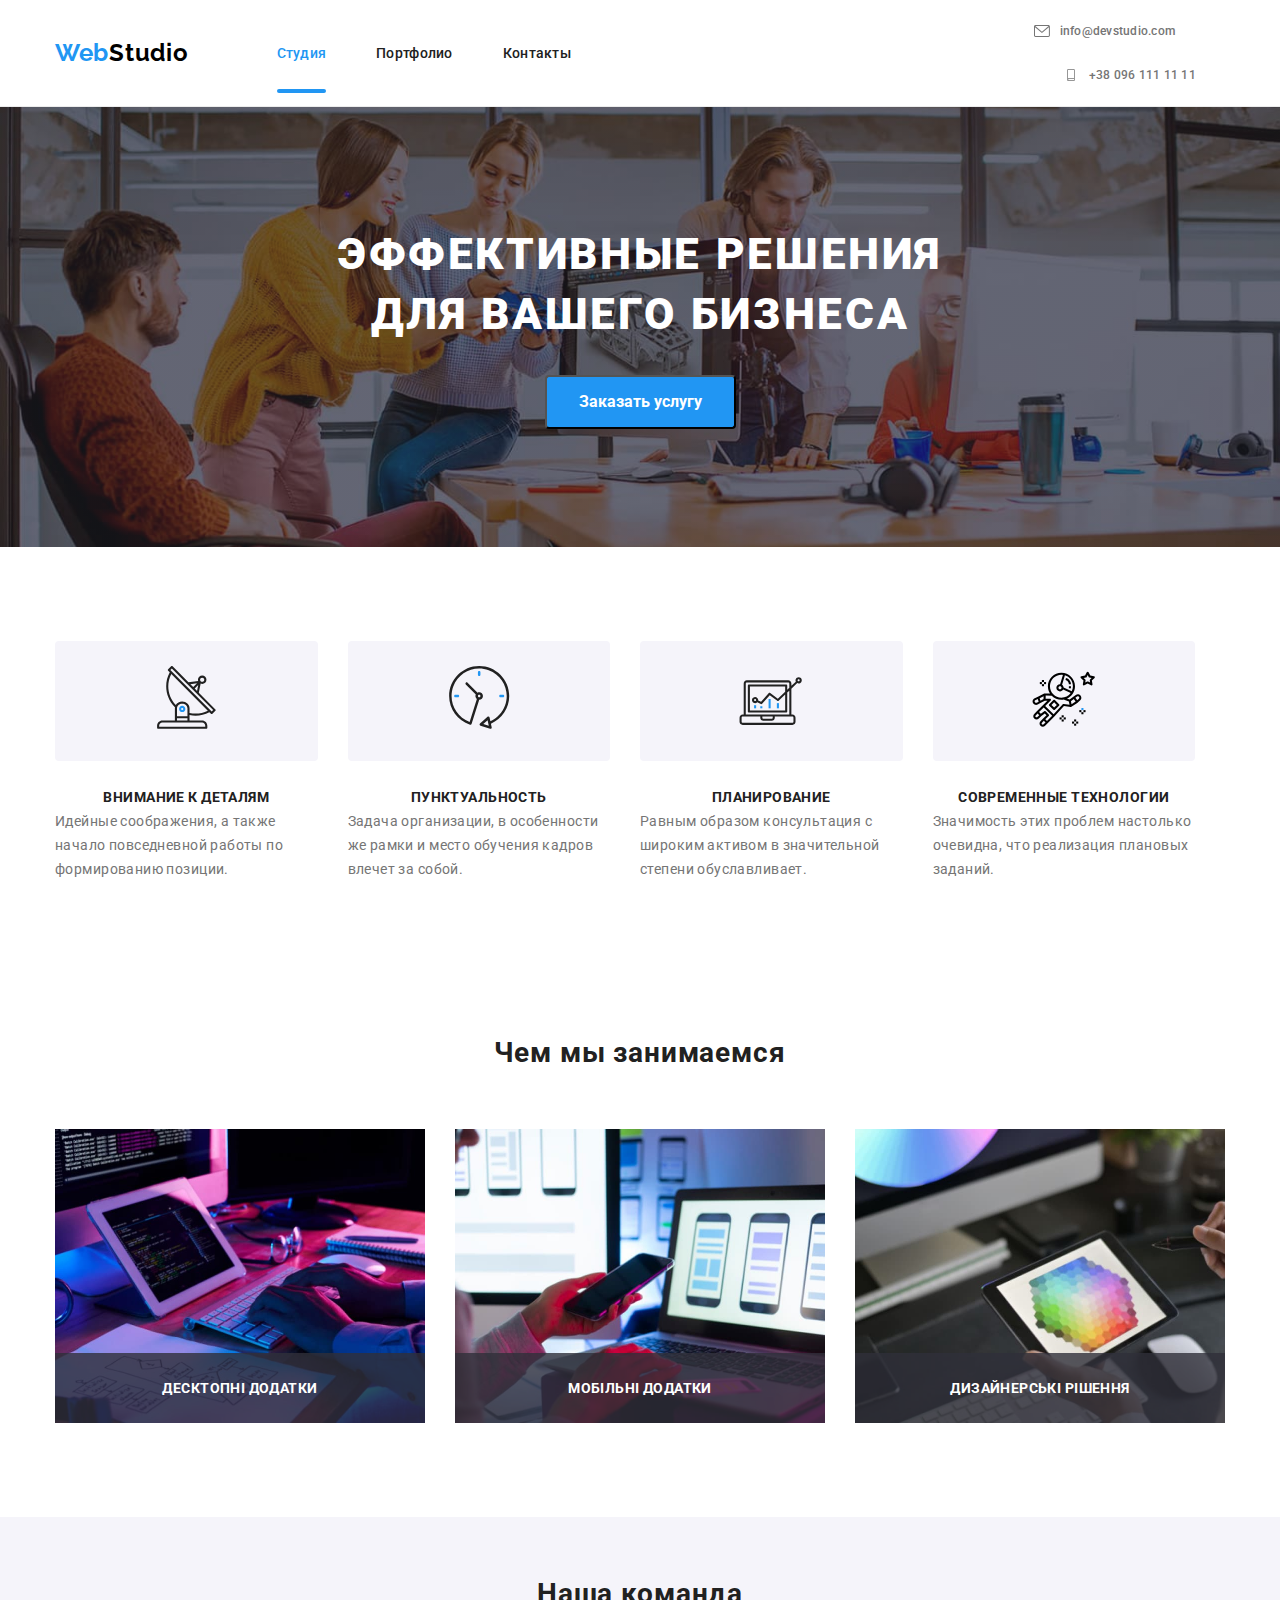
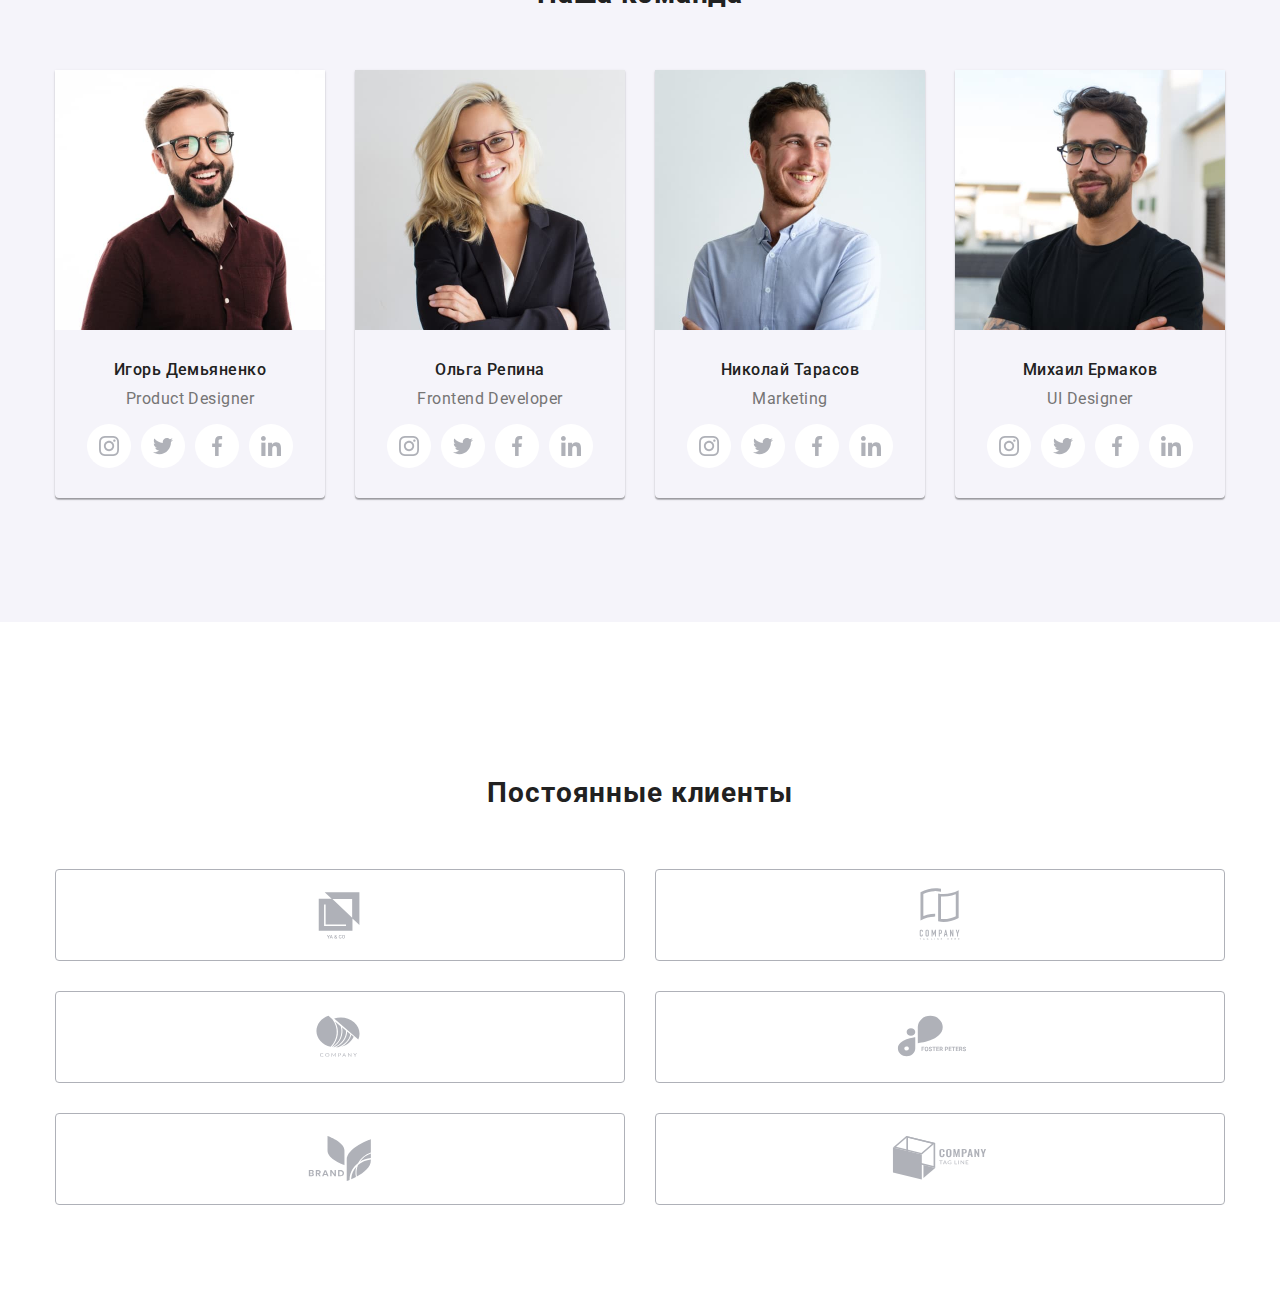
==== commit 0452dbbb: "7" ====
--- a/index.html
+++ b/index.html
@@ -278,12 +278,14 @@
 							</div>
 						</li>
 						<li class="command">
-							<img
-								src="./images/dz1/olga-repina.jpg"
-								alt="Фото фронтенд разработчика"
-								width="270"
-								height="260"
-							/>
+							<picture>
+                                <source srcset="./images/olga-270/olga-270@2x.jpg 2x" media="(min-width: 1200px)">
+                                <source srcset="./images/olga-354/olga-354.jpg 1x,
+                                    ./images/olga-354/olga-354@2x.jpg 2x" media="(min-width: 768px)">
+                                <source srcset="./images/olga-450/olga-450.jpg 1x,
+                                    ./images/olga-450/olga-450@2x.jpg 2x" media="(min-width: 480px)">
+                                <img src="./images/dz1/olga-repina.jpg" alt="Фото фронтенд разработчика">
+                        </picture>
 							<div class="team-main">
 								<h3 class="command-list-foto">Ольга Репина</h3>
 								<p class="about-list-foto" lang="en">Frontend Developer</p>
@@ -320,12 +322,14 @@
 							</div>
 						</li>
 						<li class="command">
-							<img
-								src="./images/dz1/nikolai-tarasov.jpg"
-								alt="Фото маркетолога"
-								width="270"
-								height="260"
-							/>
+							<picture>
+                                <source srcset="./images/nikolay-270/nikolay-270@2x.jpg 2x" media="(min-width: 1200px)">
+                                <source srcset="./images/nikolay-354/nikolay-354.jpg 1x,
+                                    ./images/nikolay-354/nikolay-354@2x.jpg 2x" media="(min-width: 768px)">
+                                <source srcset="./images/nikolay-450/nikolay-450.jpg 1x,
+                                    ./images/nikolay-450/nikolay-450@2x.jpg 2x" media="(min-width: 480px)">
+                                <img src="./images/dz1/nikolai-tarasov.jpg" alt="Фото маркетолога">
+                        </picture>
 							<div class="team-main">
 								<h3 class="command-list-foto">Николай Тарасов</h3>
 								<p class="about-list-foto" lang="en">Marketing</p>
@@ -362,12 +366,14 @@
 							</div>
 						</li>
 						<li class="command">
-							<img
-								src="./images/dz1/mihail-ermakov.jpg"
-								alt="Фото UI дизайнера"
-								width="270"
-								height="260"
-							/>
+							<picture>
+                                <source srcset="./images/mykhail-270/mykhail-270@2x.jpg 2x" media="(min-width: 1200px)">
+                                <source srcset="./images/mykhail-354/mykhail-354.jpg 1x,
+                                    ./images/mykhail-354/mykhail-354@2x.jpg 2x" media="(min-width: 768px)">
+                                <source srcset="./images/mykhail-450/mykhail-450.jpg 1x,
+                                    ./images/mykhail-450/mykhail-450@2x.jpg 2x" media="(min-width: 480px)">
+                                <img src="./images/dz1/mihail-ermakov.jpg" alt="Фото UI дизайнера">
+                        </picture>
 							<div class="team-main">
 								<h3 class="command-list-foto">Михаил Ермаков</h3>
 								<p class="about-list-foto" lang="en">UI Designer</p>
@@ -405,57 +411,57 @@
 						</li>
 					</ul>
 				</div>
-			</section> -->
+			</section>
 			<!-- -----Clientu---->
-			<!-- <section class="clients-section">
+			<section class="clients-section">
 				<div class="container">
 					<h2 class="subtitle second-title">Постоянные клиенты</h2>
 					<ul class="list list-client">
 						<li class="client-item">
 							<a href="" class="client-link">
-								<svg class="client-list-icon" width="106" height="60">
+								<svg class="client-list-icon">
 								    <use href="./images/sprite.svg#icon-Logo"></use>
 							    </svg>
 							</a>
 						</li>
 						<li class="client-item">
 							<a href="" class="client-link">
-								<svg class="client-list-icon" width="106" height="60">
+								<svg class="client-list-icon">
 								    <use href="./images/sprite.svg#icon-Logo1"></use>
 							    </svg>
 							</a>
 						</li>
 						<li class="client-item">
 							<a href="" class="client-link">
-								<svg class="client-list-icon" width="106" height="60">
+								<svg class="client-list-icon">
 								  <use href="./images/sprite.svg#icon-Logo2"></use>
 							    </svg>
 						   </a>
 						</li>
 						<li class="client-item">
 							<a href="" class="client-link">
-								<svg class="client-list-icon" width="106" height="60">
+								<svg class="client-list-icon">
 								    <use href="./images/sprite.svg#icon-Logo3"></use>
 							    </svg>
 							</a>
 						</li>
 						<li class="client-item">
 							<a href="" class="client-link">
-								<svg class="client-list-icon" width="106" height="60">
+								<svg class="client-list-icon">
 								    <use href="./images/sprite.svg#icon-Logo4"></use>
 							    </svg>
 							</a>
 						</li>
 						<li class="client-item">
 							<a href="" class="client-link">
-								<svg class="client-list-icon" width="106" height="60">
+								<svg class="client-list-icon">
 								   <use href="./images/sprite.svg#icon-Logo5"></use>
 							    </svg>
 							</a>
 						</li>
 					</ul>
 				</div>
-			</section> -->
+			</section>
 		<!-----Clientu------  --> 
 		</main>
 		<!-- FOOTER -->
--- a/css/main.min.css
+++ b/css/main.min.css
@@ -1 +1 @@
-:root{--primary-text-color: #757575;--secondary-text-color: #212121;--accent-color: #2196F3;--accent-second-color: #FFFFFF;--primary-background-color: #FFFFFF;--secondary-background-color: #2F303A;--stuff-background-color: #F5F4FA;--transition: 250ms cubic-bezier(0.4, 0, 0.2, 1)}body{font-family:"Roboto",sans-serif}.visually-hidden{position:absolute;width:1px;height:1px;margin:-1px;padding:0;overflow:hidden;border:0;clip:rect(0 0 0 0)}.footer__form__sumbit,.portfolio__section__nav,.media__list,.media__list__link,.client-link,.list-client,.social-list-link,.our-advantage,.hero-btn,.modal-close-btn{display:flex;justify-content:center;align-items:center}h1,h2,h3,h4,p{margin-top:0;margin-bottom:0}ul,ol{margin-top:0;margin-bottom:0;padding-left:0}img{display:block}button{cursor:pointer}.list{list-style:none}.link{text-decoration:none}.container{width:100%;padding-left:15px;padding-right:15px}@media screen and (min-width: 480px){.container{width:480px;margin-left:auto;margin-right:auto}}@media screen and (min-width: 768px){.container{width:768px}}@media screen and (min-width: 1200px){.container{width:1200px}}.mobile-menu-nav{font-weight:500;font-size:40px;line-height:1.17;letter-spacing:.02em}.mobile-menu-nav_link{text-decoration:none;color:#212121}.mobile-menu-nav_item:not(:last-child){margin-bottom:32px}.mobile-menu-contact__phone{color:#2196f3;font-weight:500;font-size:26px;letter-spacing:.02;line-height:1.17;margin-bottom:32px}.mobile-menu_contact{margin-top:64px;display:flex;flex-direction:column}.mobile-menu-contact__mail{color:#757575;font-size:24px;letter-spacing:.02;line-height:1.16;margin-bottom:64px}.mobile-menu-list{display:flex;flex-wrap:wrap}.mobile-menu-list__item{display:flex;font-weight:500;font-size:17px;line-height:1.22;letter-spacing:.02;color:#2196f3;margin-right:10px}.mobile-menu-list__link{color:#2196f3}.dash{margin-left:10px;margin-right:10px;width:1px;height:22px;background-color:rgba(33,33,33,.2)}.mobile-menu_close-btn{width:30px;height:30px;background:rgba(0,0,0,0);border:1px solid rgba(0,0,0,.1);border-radius:50%;position:fixed;top:10px;right:15px;padding:0;display:flex;align-items:center;justify-content:center;transition-property:fill;transition-duration:250ms;transition-timing-function:cubic-bezier(0.4, 0, 0.2, 1)}.mobile-menu__container{display:flex;flex-direction:column;justify-content:space-between;height:100%}@media screen and (max-width: 768px){.mobile-menu{position:fixed;width:100%;height:100%;max-height:767px;top:0;left:0;z-index:5;background-color:#fff;box-shadow:0 0 0 100vmax rgba(0,0,0,.5);padding-top:48px;padding-bottom:48px;padding-left:40px;opacity:0;visibility:hidden;pointer-events:none;transition:opacity 500ms linear,visibility 500ms linear}.mobile-menu.is-open{opacity:1;visibility:visible;pointer-events:auto}.mobile-menu_close-btn{position:absolute;background-color:rgba(0,0,0,0);border:none;padding:0;line-height:0;top:21px;right:23.33px}}@media screen and (min-width: 768px){.mobile-menu{display:none}}.modal-btn{font-weight:700;font-size:16px;line-height:1.9;padding-left:32px;padding-right:32px;padding-top:10px;padding-bottom:10px;font-family:inherit;margin-bottom:200px;margin-top:40px;border-radius:4px;margin:0 auto;Offset:rgba(0,0,0,.15);color:var(--accent-second-color);background-color:var(--accent-color);transition:background-color var(--transition)}.modal-btn:hover,.modal-btn:focus{background-color:#188ce8}.section-discription{font-size:14px;line-height:1.71;letter-spacing:.03em;color:var(--primary-text-color)}.backdrop{position:fixed;z-index:100;top:0;left:0;width:100%;height:100%;background-color:rgba(0,0,0,.2);transition:opacity var(--transition),visibility var(--transition)}.backdrop.is-hidden{opacity:0;visibility:hidden;pointer-events:none}.modal{position:absolute;top:50%;left:50%;transform:translate(-50%, -50%);width:528px;height:580px;background-color:var(--primary-background-color);padding:40px}.modal-close-btn{position:absolute;top:10px;right:10px;width:30px;height:30px;border-radius:50%;background-color:rgba(0,0,0,0);border:1px solid #555;padding:0;transition:border-color var(--transition)}.modal-close-btn:hover,.modal-close-btn:focus{border-color:var(--accent-color)}.modal-svg-btn{transition:fill var(--transition)}.modal-close-btn:hover .modal-svg-btn,.modal-close-btn:focus .modal-svg-btn{fill:var(--accent-color)}.modal-form-input-desc{font-weight:400;font-size:12px;line-height:1.2;display:block;margin-bottom:4px;color:var(--primary-text-color)}.modal-form{display:flex;flex-direction:column}.modal-form-input{width:100%;height:40px;border:1px Solid rgba(33,33,33,.2);border-radius:4px;padding-left:42px;transition:border-color var(--transition)}.modal-form-input:focus{outline:none;border-color:var(--accent-color)}.modal-form-field{margin-bottom:10px;border:1px}.form-title{font-weight:700;font-size:20px;line-height:1.15;margin-bottom:12px;text-align:center;height:23px}.modal-form-input-icon{display:block;position:absolute;top:50%;left:12px;transform:translateY(-50%);color:var(--secondary-text-color);transition:fill var(--transition)}.modal-form-input:focus+.modal-form-input-icon{fill:var(--accent-color)}.modal-form-input-wrapper{position:relative;display:block}.modal-form-message{resize:none;width:100%;height:100px;padding:12px 16px;border:1px solid rgba(33,33,33,.2);border-radius:4px;transition:border-color var(--transition)}.modal-form-message:focus{outline:none;border-color:var(--accent-color)}.modal-form-message::placeholder{font-size:12px;color:rgba(117,117,117,.5)}.modal-form-chek-desc::before{display:block;width:16px;height:15px;border:2px solid var(--secondary-text-color);background:var(--primary-background-color);content:"";cursor:pointer;border-radius:4px;margin-right:8.38px}.modal-form-check:checked+.modal-form-chek-desc::before{background-color:#2196f3;background-image:url(../images/vector.svg);box-shadow:var(--transition),background-image var(--transition);border-color:var(--accent-color);background-repeat:no-repeat;background-position:center}.modal-form-chek-desc{display:flex;align-items:center;margin-bottom:30px;font-size:14px;line-height:1.7;color:var(--primary-text-color);letter-spacing:.03em}.modal-form-check:focus+.modal-form-chek-desc::before{outline:1px solid #2196f3}.link-modal{color:var(--accent-color)}.modal-form-sumbit{font-weight:700;font-size:16px;line-height:1.9;align-self:center;min-width:200px;padding-left:52px;padding-right:52px;padding-top:10px;padding-bottom:10px;margin-bottom:40px;border-radius:4px;margin:0 auto;letter-spacing:6%;border:1px solid rgba(0,0,0,.15);color:var(--accent-second-color);background-color:var(--accent-color);transition:color var(--transition),background-color var(--transition)}.modal-form-sumbit:hover,.modal-form-sumbit:focus{background-color:#188ce8;color:var(--accent-second-color)}.subtitle{font-weight:700;font-size:36px;line-height:1.67;letter-spacing:.03em;color:var(--secondary-text-color)}.logo{margin-right:88px}.logo{font-weight:700;font-size:26px;line-height:1.19;font-family:"Raleway",sans-serif;letter-spacing:.03em;margin-right:88px;color:var(--accent-color);margin-top:16px;margin-bottom:16px}.logo__part{color:#000}@media screen and (max-width: 767px){.menu{display:none}.contact{display:none}.mobile-menu-open{margin-left:auto;background-color:rgba(0,0,0,0);border:none;padding:0;line-height:0}}.page-header{padding-top:16px;padding-bottom:16px}.page-header-container{display:flex;align-items:center;justify-content:space-between}@media screen and (min-width: 768px){.mobile-menu-open{display:none}.page-nav{display:flex;align-items:center}.menu{display:flex;align-items:center}.menu__item{position:relative}.menu__item:not(:last-child){margin-right:51px}.menu__link{font-weight:500;font-size:14px;line-height:1.14;letter-spacing:.02em;transition:color var(--transition);color:var(--secondary-text-color)}.menu__link:hover,.menu__link:focus{color:var(--accent-color)}.logo{font-size:24px;line-height:1.17;line-height:100%;font-family:"Raleway",sans-serif;letter-spacing:.03em;color:var(--accent-color)}.logo__part{color:#000}.header-mail{margin-left:96px;display:flex;flex-direction:column;gap:10px}.contact{text-decoration:none;font-weight:500;font-size:12px;line-height:1.17;display:flex;justify-content:center;align-items:center;letter-spacing:.02em;transition:color var(--transition);color:var(--primary-text-color)}.contact:hover,.contact:focus{color:var(--accent-color)}.contact-header{width:16px;height:12px;order:-1;fill:currentColor;margin-right:10px;cursor:pointer;fill:currentColor;transition-property:color;transition-duration:250ms;transition-timing-function:cubic-bezier(0.4, 0, 0.2, 1)}.current{display:inline-block;color:var(--accent-color)}.current::after{position:absolute;content:" ";left:0;bottom:0;margin-bottom:-31px;width:100%;height:4px;background:#2196f3;border-radius:2px}}@media screen and (min-width: 1200px){.page-header{padding-top:24px;padding-bottom:24px;border-bottom:1px solid #ececec}.page-nav{top:0;left:0;margin-right:93px}.header-mail{display:flex;align-items:center;margin-left:auto;gap:30px}.menu__item{position:relative}.menu__item:not(:last-child){margin-right:50px}}@media screen and (min-width: 480px){.header__container{height:60px}}@media screen and (min-width: 480px)and (min-width: 768px){.header__container{height:80px}}@media screen and (min-width: 768px){.header-mail{margin-left:auto}}.hero-main{padding-top:118px;padding-bottom:118px;background:var(--secondary-background-color);max-width:1600px;border-radius:0px;text-align:center;background-image:linear-gradient(rgba(47, 48, 58, 0.4), rgba(47, 48, 58, 0.4)),url("../images/herom-480.jpg");background-size:cover;background-color:#c4c4c4;background-repeat:no-repeat;background-position:center;margin:0 auto}@media screen and (min-device-pixel-ratio: 2)and (max-width: 768px),screen and (min-resolution: 192dpi)and (max-width: 768px),screen and (min-resolution: 2dppx)and (max-width: 768px){.hero-main{background-image:linear-gradient(rgba(47, 48, 58, 0.4), rgba(47, 48, 58, 0.4)),url("../images/herom-480@2x.jpg")}}@media screen and (min-width: 768px){.hero-main{background-image:linear-gradient(rgba(47, 48, 58, 0.4), rgba(47, 48, 58, 0.4)),url("../images/hero-768.jpg")}}@media screen and (min-device-pixel-ratio: 2)and (min-width: 767px),screen and (min-resolution: 192dpi)and (min-width: 767px),screen and (min-resolution: 2dppx)and (min-width: 767px){.hero-main{background-image:linear-gradient(rgba(47, 48, 58, 0.4), rgba(47, 48, 58, 0.4)),url("../images/hero-768@2x.jpg")}}@media screen and (min-width: 1200px){.hero-main{background-image:linear-gradient(rgba(47, 48, 58, 0.4), rgba(47, 48, 58, 0.4)),url("../images/hero-1600.jpg")}}@media screen and (min-device-pixel-ratio: 2)and (min-width: 1200px),screen and (min-resolution: 192dpi)and (min-width: 1200px),screen and (min-resolution: 2dppx)and (min-width: 1200px){.hero-main{background-image:linear-gradient(rgba(47, 48, 58, 0.4), rgba(47, 48, 58, 0.4)),url("../images/hero-1600@2x.jpg")}}.hero-title{font-weight:900;font-size:24px;line-height:1.62;text-align:center;margin:0 auto;margin-bottom:30px;letter-spacing:.06em;text-transform:uppercase;color:var(--accent-second-color)}@media screen and (min-width: 768px){.hero-title{width:360px}}@media screen and (min-width: 1200px){.hero-title{width:696px;font-size:44px;line-height:1.36}}.services{font-weight:700;font-size:14px;line-height:1.71;letter-spacing:.03em;text-transform:uppercase;text-align:center;color:#212121}.about{padding-bottom:94px;padding-top:94px}.servise-title{margin-bottom:30px}.our-advantage{width:100%;height:120px;border-radius:4px;margin-bottom:25px;background-color:#f5f4fa;display:flex;align-items:center;justify-content:center}@media screen and (min-width: 768px){.about-section{display:flex;justify-content:space-between}}@media screen and (min-width: 768px)and (max-width: 1199px){.about-section{flex-wrap:wrap}}@media screen and (min-width: 768px){.servise-title{width:calc((100% - 60px)/2);margin-right:30px}}@media screen and (min-width: 1200px){.servise-title{width:calc((100% - 90px)/4);margin-right:30px;margin-bottom:0px}}.second-title{margin-bottom:50px;text-align:center}.title-activity{font-weight:700;font-size:14px;line-height:1.14;letter-spacing:.03em;text-transform:uppercase}.activity .title-activity{position:absolute;bottom:0;justify-content:center;align-items:center;width:100%;height:70px;color:var(--accent-second-color);background-color:rgba(47,48,58,.8)}.title-activity{position:absolute;bottom:0;left:0;font-weight:700;font-size:14px;line-height:1.15;display:flex;justify-content:center;align-items:center;text-transform:uppercase;color:#fff;background-color:rgba(47,48,58,.8);width:100%;height:70px}.activity{display:flex;gap:30px}.position{position:relative}.section-image{padding-bottom:94px}@media screen and (max-width: 1199px){.section-image{display:none;padding:94px 0}}.command-list-foto{font-weight:500;font-size:16px;line-height:1.19;margin-bottom:10px;text-align:center;letter-spacing:.03em;color:var(--secondary-text-color)}.command-list{background:var(--stuff-background-color);width:1600px;height:648px;top:1449px}.command{box-shadow:0px 1px 3px rgba(0,0,0,.12),0px 1px 1px rgba(0,0,0,.14),0px 2px 1px rgba(0,0,0,.2);border-radius:0px 0px 4px 4px;margin-bottom:30px}.about-list-foto{font-size:16px;line-height:1.19;letter-spacing:.03em;text-align:center;color:var(--primary-text-color)}.team{background-color:var(--stuff-background-color);padding-bottom:94px;margin-bottom:0}.team-main{padding-top:30px;padding-bottom:30px}.social-list-link{width:44px;height:44px;border-radius:50%;background-color:var(--primary-background-color);transition:background-color var(--transition)}.social-list-link:hover,.social-list-link:focus{background-color:var(--accent-color)}.social-list{display:flex;justify-content:center;gap:10px;margin-top:16px}.social-list-icon{fill:#afb1b8;transition:fill var(--transition)}.social-list-link:hover .social-list-icon,.social-list-link:focus .social-list-icon{fill:var(--accent-second-color)}.second-title{font-weight:700;font-size:28px;line-height:1.18;text-align:center;letter-spacing:.03em;color:#212121;margin-bottom:30px;padding-top:60px;padding-bottom:30px}.clients-section{padding-bottom:94px;padding-top:94px}.list-client{flex-wrap:wrap;gap:30px}.client-link{width:170px;height:92px;border:1px solid #afb1b8;border-radius:4px;cursor:pointer;transition:border-color var(--transition)}.client-link:hover,.client-link:focus{border-color:var(--accent-color)}.client-list-icon{fill:#afb1b8;transition:fill var(--transition)}.client-item:hover .client-list-icon,.client-item:focus .client-list-icon{fill:var(--accent-color)}.footer{background:var(--secondary-background-color);padding-top:60px;padding-bottom:60px}.footer__logo{font-weight:700;font-size:26px;line-height:1.19;font-family:"Raleway",sans-serif;letter-spacing:.03em;color:var(--accent-color);margin-bottom:20px}.footer__link:not(:last-child){margin-bottom:9px}.footer__address{font-style:normal;margin-top:20px}.footer__logo--part{color:var(--accent-second-color)}.footer__address--main{font-size:14px;line-height:1.71;letter-spacing:.03em;color:rgba(255,255,255,.6)}.footer__address--main:hover,.footer__address--main:focus{color:var(--accent-color)}.mail{color:var(--accent-second-color)}.footer__title{font-weight:700;font-size:14px;line-height:1.14;font-family:"Roboto",sans-serif;color:var(--accent-second-color);margin-bottom:20px;text-transform:uppercase}.media__list__link{width:44px;height:44px;border-radius:50%;background-color:rgba(255,255,255,.1);transition:background-color var(--transition)}.media__list__link:hover,.media__list__link:focus{background-color:var(--accent-color)}.media__list__icon{fill:var(--accent-second-color);transition:fill var(--transition)}.footer__adress{display:flex;align-items:baseline}.footer{margin-left:70px}.media__list{flex-wrap:wrap;gap:10px}.portfolio__section__btn{font-weight:500;font-size:16px;line-height:1.63;font-family:inherit;border:none;cursor:pointer;padding-top:6px;padding-bottom:6px;padding-left:22px;padding-right:22px;border-radius:4px;letter-spacing:.03em;color:var(--secondary-text-color);background:var(--stuff-background-color);transition:color var(--transition),background var(--transition)}.portfolio__section__btn:hover,.portfolio__section__btn:focus{color:var(--accent-second-color);background:var(--accent-color)}.portfolio__section__nav{margin-bottom:50px}.projects__title_name{line-height:1.9;letter-spacing:.03em;color:var(--primary-text-color)}.projects__title{font-weight:700;font-size:18px;line-height:2;margin-bottom:4px;letter-spacing:.06em;color:var(--secondary-text-color)}.portfolio__section__modal:not(:last-child){margin-right:8px}.current{color:var(--accent-color)}.portfolio-main{margin-bottom:94px}.card{display:flex;justify-content:space-between;flex-wrap:wrap;gap:30px}.projects{padding-left:24px;padding-top:20px;padding-bottom:20px;padding-right:24px;border:1px solid #eee;border-top:none}.portfolio{padding-top:94px;padding-bottom:94px}.card__link__img{position:relative;overflow:hidden}.overlay{position:absolute;font-size:18px;line-height:28px;left:0;top:0;width:100%;height:100%;overflow:auto;transform:translate(0, 100%);transition:transform var(--transition);padding-top:63px;padding-bottom:63px;padding-left:24px;padding-right:24px;color:var(--accent-second-color);background-color:rgba(33,150,243,.9)}.card__link:hover .overlay,.overlay .card__link:focus{transform:translate(0, 0)}.card__link{display:block}.card__link:hover,.card__link:focus{box-shadow:1px 1px rgba(0,0,0,.12),0px 4px 4px rgba(0,0,0,.06),1px 4px 6px rgba(0,0,0,.16)}.footer__form__input{width:358px;height:50px;color:var(--accent-second-color);border:1px solid rgba(255,255,255,.3);filter:drop-shadow(0px, 4px rgba(0, 0, 0, 0.15));border-radius:4px;background-color:var(--secondary-background-color);padding-left:16px;margin-right:12px;transition:border-color var(--transition)}.footer__form__input:focus{border-color:var(--accent-color);outline:none}.footer__form__sumbit{font-weight:700;font-size:16px;line-height:1.9;color:var(--accent-second-color);background-color:var(--accent-color);border-radius:4px;box-shadow:0px 4px 4px 0,0,0,.15;border:none;height:50px;padding:10px 28px}.footer__form__sumbit:hover,.footer__form__sumbit:focus{background-color:#188ce8;color:var(--accent-second-color)}.footer__form__icon{fill:var(--accent-second-color);margin-left:10px}.footer__modal__icon{display:flex;justify-content:center}.footer__modal__form{margin-left:93px}/*# sourceMappingURL=main.min.css.map */+:root{--primary-text-color: #757575;--secondary-text-color: #212121;--accent-color: #2196F3;--accent-second-color: #FFFFFF;--primary-background-color: #FFFFFF;--secondary-background-color: #2F303A;--stuff-background-color: #F5F4FA;--transition: 250ms cubic-bezier(0.4, 0, 0.2, 1)}body{font-family:"Roboto",sans-serif}.visually-hidden{position:absolute;width:1px;height:1px;margin:-1px;padding:0;overflow:hidden;border:0;clip:rect(0 0 0 0)}.footer__form__sumbit,.portfolio__section__nav,.media__list,.media__list__link,.client-link,.list-client,.social-list-link,.our-advantage,.hero-btn,.modal-close-btn{display:flex;justify-content:center;align-items:center}h1,h2,h3,h4,p{margin-top:0;margin-bottom:0}ul,ol{margin-top:0;margin-bottom:0;padding-left:0}img{display:block}button{cursor:pointer}.list{list-style:none}.link{text-decoration:none}.container{width:100%;padding-left:15px;padding-right:15px}@media screen and (min-width: 480px){.container{width:480px;margin-left:auto;margin-right:auto}}@media screen and (min-width: 768px){.container{width:768px}}@media screen and (min-width: 1200px){.container{width:1200px}}.mobile-menu-nav{font-weight:500;font-size:40px;line-height:1.17;letter-spacing:.02em}.mobile-menu-nav_link{text-decoration:none;color:#212121}.mobile-menu-nav_item:not(:last-child){margin-bottom:32px}.mobile-menu-contact__phone{color:#2196f3;font-weight:500;font-size:26px;letter-spacing:.02;line-height:1.17;margin-bottom:32px}.mobile-menu_contact{margin-top:64px;display:flex;flex-direction:column}.mobile-menu-contact__mail{color:#757575;font-size:24px;letter-spacing:.02;line-height:1.16;margin-bottom:64px}.mobile-menu-list{display:flex;flex-wrap:wrap}.mobile-menu-list__item{display:flex;font-weight:500;font-size:17px;line-height:1.22;letter-spacing:.02;color:#2196f3;margin-right:10px}.mobile-menu-list__link{color:#2196f3}.dash{margin-left:10px;margin-right:10px;width:1px;height:22px;background-color:rgba(33,33,33,.2)}.mobile-menu_close-btn{width:30px;height:30px;background:rgba(0,0,0,0);border:1px solid rgba(0,0,0,.1);border-radius:50%;position:fixed;top:10px;right:15px;padding:0;display:flex;align-items:center;justify-content:center;transition-property:fill;transition-duration:250ms;transition-timing-function:cubic-bezier(0.4, 0, 0.2, 1)}.mobile-menu__container{display:flex;flex-direction:column;justify-content:space-between;height:100%}@media screen and (max-width: 768px){.mobile-menu{position:fixed;width:100%;height:100%;max-height:767px;top:0;left:0;z-index:5;background-color:#fff;box-shadow:0 0 0 100vmax rgba(0,0,0,.5);padding-top:48px;padding-bottom:48px;padding-left:40px;opacity:0;visibility:hidden;pointer-events:none;transition:opacity 500ms linear,visibility 500ms linear}.mobile-menu.is-open{opacity:1;visibility:visible;pointer-events:auto}.mobile-menu_close-btn{position:absolute;background-color:rgba(0,0,0,0);border:none;padding:0;line-height:0;top:21px;right:23.33px}}@media screen and (min-width: 768px){.mobile-menu{display:none}}.modal-btn{font-weight:700;font-size:16px;line-height:1.9;padding-left:32px;padding-right:32px;padding-top:10px;padding-bottom:10px;font-family:inherit;margin-bottom:200px;margin-top:40px;border-radius:4px;margin:0 auto;Offset:rgba(0,0,0,.15);color:var(--accent-second-color);background-color:var(--accent-color);transition:background-color var(--transition)}.modal-btn:hover,.modal-btn:focus{background-color:#188ce8}.section-discription{font-size:14px;line-height:1.71;letter-spacing:.03em;color:var(--primary-text-color)}.backdrop{position:fixed;z-index:100;top:0;left:0;width:100%;height:100%;background-color:rgba(0,0,0,.2);transition:opacity var(--transition),visibility var(--transition)}.backdrop.is-hidden{opacity:0;visibility:hidden;pointer-events:none}.modal{position:absolute;top:50%;left:50%;transform:translate(-50%, -50%);width:528px;height:580px;background-color:var(--primary-background-color);padding:40px}.modal-close-btn{position:absolute;top:10px;right:10px;width:30px;height:30px;border-radius:50%;background-color:rgba(0,0,0,0);border:1px solid #555;padding:0;transition:border-color var(--transition)}.modal-close-btn:hover,.modal-close-btn:focus{border-color:var(--accent-color)}.modal-svg-btn{transition:fill var(--transition)}.modal-close-btn:hover .modal-svg-btn,.modal-close-btn:focus .modal-svg-btn{fill:var(--accent-color)}.modal-form-input-desc{font-weight:400;font-size:12px;line-height:1.2;display:block;margin-bottom:4px;color:var(--primary-text-color)}.modal-form{display:flex;flex-direction:column}.modal-form-input{width:100%;height:40px;border:1px Solid rgba(33,33,33,.2);border-radius:4px;padding-left:42px;transition:border-color var(--transition)}.modal-form-input:focus{outline:none;border-color:var(--accent-color)}.modal-form-field{margin-bottom:10px;border:1px}.form-title{font-weight:700;font-size:20px;line-height:1.15;margin-bottom:12px;text-align:center;height:23px}.modal-form-input-icon{display:block;position:absolute;top:50%;left:12px;transform:translateY(-50%);color:var(--secondary-text-color);transition:fill var(--transition)}.modal-form-input:focus+.modal-form-input-icon{fill:var(--accent-color)}.modal-form-input-wrapper{position:relative;display:block}.modal-form-message{resize:none;width:100%;height:100px;padding:12px 16px;border:1px solid rgba(33,33,33,.2);border-radius:4px;transition:border-color var(--transition)}.modal-form-message:focus{outline:none;border-color:var(--accent-color)}.modal-form-message::placeholder{font-size:12px;color:rgba(117,117,117,.5)}.modal-form-chek-desc::before{display:block;width:16px;height:15px;border:2px solid var(--secondary-text-color);background:var(--primary-background-color);content:"";cursor:pointer;border-radius:4px;margin-right:8.38px}.modal-form-check:checked+.modal-form-chek-desc::before{background-color:#2196f3;background-image:url(../images/vector.svg);box-shadow:var(--transition),background-image var(--transition);border-color:var(--accent-color);background-repeat:no-repeat;background-position:center}.modal-form-chek-desc{display:flex;align-items:center;margin-bottom:30px;font-size:14px;line-height:1.7;color:var(--primary-text-color);letter-spacing:.03em}.modal-form-check:focus+.modal-form-chek-desc::before{outline:1px solid #2196f3}.link-modal{color:var(--accent-color)}.modal-form-sumbit{font-weight:700;font-size:16px;line-height:1.9;align-self:center;min-width:200px;padding-left:52px;padding-right:52px;padding-top:10px;padding-bottom:10px;margin-bottom:40px;border-radius:4px;margin:0 auto;letter-spacing:6%;border:1px solid rgba(0,0,0,.15);color:var(--accent-second-color);background-color:var(--accent-color);transition:color var(--transition),background-color var(--transition)}.modal-form-sumbit:hover,.modal-form-sumbit:focus{background-color:#188ce8;color:var(--accent-second-color)}.subtitle{font-weight:700;font-size:36px;line-height:1.67;letter-spacing:.03em;color:var(--secondary-text-color)}.logo{margin-right:88px}.logo{font-weight:700;font-size:26px;line-height:1.19;font-family:"Raleway",sans-serif;letter-spacing:.03em;margin-right:88px;color:var(--accent-color);margin-top:16px;margin-bottom:16px}.logo__part{color:#000}@media screen and (max-width: 767px){.menu{display:none}.contact{display:none}.mobile-menu-open{margin-left:auto;background-color:rgba(0,0,0,0);border:none;padding:0;line-height:0}}.page-header{padding-top:16px;padding-bottom:16px}.page-header-container{display:flex;align-items:center;justify-content:space-between}@media screen and (min-width: 768px){.mobile-menu-open{display:none}.page-nav{display:flex;align-items:center}.menu{display:flex;align-items:center}.menu__item{position:relative}.menu__item:not(:last-child){margin-right:51px}.menu__link{font-weight:500;font-size:14px;line-height:1.14;letter-spacing:.02em;transition:color var(--transition);color:var(--secondary-text-color)}.menu__link:hover,.menu__link:focus{color:var(--accent-color)}.logo{font-size:24px;line-height:1.17;line-height:100%;font-family:"Raleway",sans-serif;letter-spacing:.03em;color:var(--accent-color)}.logo__part{color:#000}.header-mail{margin-left:96px;display:flex;flex-direction:column;gap:10px}.contact{text-decoration:none;font-weight:500;font-size:12px;line-height:1.17;display:flex;justify-content:center;align-items:center;letter-spacing:.02em;transition:color var(--transition);color:var(--primary-text-color)}.contact:hover,.contact:focus{color:var(--accent-color)}.contact-header{width:16px;height:12px;order:-1;fill:currentColor;margin-right:10px;cursor:pointer;fill:currentColor;transition-property:color;transition-duration:250ms;transition-timing-function:cubic-bezier(0.4, 0, 0.2, 1)}.current{display:inline-block;color:var(--accent-color)}.current::after{position:absolute;content:" ";left:0;bottom:0;margin-bottom:-31px;width:100%;height:4px;background:#2196f3;border-radius:2px}}@media screen and (min-width: 1200px){.page-header{padding-top:24px;padding-bottom:24px;border-bottom:1px solid #ececec}.page-nav{top:0;left:0;margin-right:93px}.header-mail{display:flex;align-items:center;margin-left:auto;gap:30px}.menu__item{position:relative}.menu__item:not(:last-child){margin-right:50px}}@media screen and (min-width: 480px){.header__container{height:60px}}@media screen and (min-width: 480px)and (min-width: 768px){.header__container{height:80px}}@media screen and (min-width: 768px){.header-mail{margin-left:auto}}.hero-main{padding-top:118px;padding-bottom:118px;background:var(--secondary-background-color);max-width:1600px;border-radius:0px;text-align:center;background-image:linear-gradient(rgba(47, 48, 58, 0.4), rgba(47, 48, 58, 0.4)),url("../images/herom-480.jpg");background-size:cover;background-color:#c4c4c4;background-repeat:no-repeat;background-position:center;margin:0 auto}@media screen and (min-device-pixel-ratio: 2)and (max-width: 768px),screen and (min-resolution: 192dpi)and (max-width: 768px),screen and (min-resolution: 2dppx)and (max-width: 768px){.hero-main{background-image:linear-gradient(rgba(47, 48, 58, 0.4), rgba(47, 48, 58, 0.4)),url("../images/herom-480@2x.jpg")}}@media screen and (min-width: 768px){.hero-main{background-image:linear-gradient(rgba(47, 48, 58, 0.4), rgba(47, 48, 58, 0.4)),url("../images/hero-768.jpg")}}@media screen and (min-device-pixel-ratio: 2)and (min-width: 767px),screen and (min-resolution: 192dpi)and (min-width: 767px),screen and (min-resolution: 2dppx)and (min-width: 767px){.hero-main{background-image:linear-gradient(rgba(47, 48, 58, 0.4), rgba(47, 48, 58, 0.4)),url("../images/hero-768@2x.jpg")}}@media screen and (min-width: 1200px){.hero-main{background-image:linear-gradient(rgba(47, 48, 58, 0.4), rgba(47, 48, 58, 0.4)),url("../images/hero-1600.jpg")}}@media screen and (min-device-pixel-ratio: 2)and (min-width: 1200px),screen and (min-resolution: 192dpi)and (min-width: 1200px),screen and (min-resolution: 2dppx)and (min-width: 1200px){.hero-main{background-image:linear-gradient(rgba(47, 48, 58, 0.4), rgba(47, 48, 58, 0.4)),url("../images/hero-1600@2x.jpg")}}.hero-title{font-weight:900;font-size:24px;line-height:1.62;text-align:center;margin:0 auto;margin-bottom:30px;letter-spacing:.06em;text-transform:uppercase;color:var(--accent-second-color)}@media screen and (min-width: 768px){.hero-title{width:360px}}@media screen and (min-width: 1200px){.hero-title{width:696px;font-size:44px;line-height:1.36}}.services{font-weight:700;font-size:14px;line-height:1.71;letter-spacing:.03em;text-transform:uppercase;text-align:center;color:#212121}.about{padding-bottom:94px;padding-top:94px}.servise-title{margin-bottom:30px}.our-advantage{width:100%;height:120px;border-radius:4px;margin-bottom:25px;background-color:#f5f4fa;display:flex;align-items:center;justify-content:center}@media screen and (min-width: 768px){.about-section{display:flex;justify-content:space-between}}@media screen and (min-width: 768px)and (max-width: 1199px){.about-section{flex-wrap:wrap}}@media screen and (min-width: 768px){.servise-title{width:calc((100% - 60px)/2);margin-right:30px}}@media screen and (min-width: 1200px){.servise-title{width:calc((100% - 90px)/4);margin-right:30px;margin-bottom:0px}}.second-title{margin-bottom:50px;text-align:center}.title-activity{font-weight:700;font-size:14px;line-height:1.14;letter-spacing:.03em;text-transform:uppercase}.activity .title-activity{position:absolute;bottom:0;justify-content:center;align-items:center;width:100%;height:70px;color:var(--accent-second-color);background-color:rgba(47,48,58,.8)}.title-activity{position:absolute;bottom:0;left:0;font-weight:700;font-size:14px;line-height:1.15;display:flex;justify-content:center;align-items:center;text-transform:uppercase;color:#fff;background-color:rgba(47,48,58,.8);width:100%;height:70px}.activity{display:flex;gap:30px}.position{position:relative}.section-image{padding-bottom:94px}@media screen and (max-width: 1199px){.section-image{display:none;padding:94px 0}}.command-list-foto{font-weight:500;font-size:16px;line-height:1.19;margin-bottom:10px;text-align:center;letter-spacing:.03em;color:var(--secondary-text-color)}.command-list{background:var(--stuff-background-color);width:1600px;height:648px;top:1449px}.command{box-shadow:0px 1px 3px rgba(0,0,0,.12),0px 1px 1px rgba(0,0,0,.14),0px 2px 1px rgba(0,0,0,.2);border-radius:0px 0px 4px 4px;margin-bottom:30px}.about-list-foto{font-size:16px;line-height:1.19;letter-spacing:.03em;text-align:center;color:var(--primary-text-color)}.team{background-color:var(--stuff-background-color);padding-bottom:94px;margin-bottom:0}.team-main{padding-top:30px;padding-bottom:30px}.social-list-link{width:44px;height:44px;border-radius:50%;background-color:var(--primary-background-color);transition:background-color var(--transition)}.social-list-link:hover,.social-list-link:focus{background-color:var(--accent-color)}.social-list{display:flex;justify-content:center;gap:10px;margin-top:16px}.social-list-icon{fill:#afb1b8;transition:fill var(--transition)}.social-list-link:hover .social-list-icon,.social-list-link:focus .social-list-icon{fill:var(--accent-second-color)}.second-title{font-weight:700;font-size:28px;line-height:1.18;text-align:center;letter-spacing:.03em;color:#212121;margin-bottom:30px;padding-top:60px;padding-bottom:30px}.clients-section{padding-bottom:94px;padding-top:94px}.list-client{display:flex;flex-wrap:wrap;gap:30px}.client-link{cursor:pointer;transition:border-color var(--transition)}.client-link:hover,.client-link:focus{border-color:var(--accent-color)}.client-list-icon{width:106px;height:60px;fill:currentColor}.client-link{height:92px;border:1px solid #afb1b8;border-radius:4px;display:flex;justify-content:center;align-items:center;color:var(--clients-color);transition-property:color,border;transition-duration:250ms;transition-timing-function:cubic-bezier(0.4, 0, 0.2, 1)}.client-list-icon{fill:#afb1b8;transition:fill var(--transition)}.client-item:hover .client-list-icon,.client-item:focus .client-list-icon{fill:var(--accent-color)}.client-item{width:calc((100% - 30px)/2)}@media screen and (min-width: 768px){.clients-item{width:calc((100% - 60px)/3)}}@media screen and (min-width: 1200px){.clients__item{width:calc((100% - 150px)/6)}}.footer{background:var(--secondary-background-color);padding-top:60px;padding-bottom:60px}.footer__logo{font-weight:700;font-size:26px;line-height:1.19;font-family:"Raleway",sans-serif;letter-spacing:.03em;color:var(--accent-color);margin-bottom:20px}.footer__link:not(:last-child){margin-bottom:9px}.footer__address{font-style:normal;margin-top:20px}.footer__logo--part{color:var(--accent-second-color)}.footer__address--main{font-size:14px;line-height:1.71;letter-spacing:.03em;color:rgba(255,255,255,.6)}.footer__address--main:hover,.footer__address--main:focus{color:var(--accent-color)}.mail{color:var(--accent-second-color)}.footer__title{font-weight:700;font-size:14px;line-height:1.14;font-family:"Roboto",sans-serif;color:var(--accent-second-color);margin-bottom:20px;text-transform:uppercase}.media__list__link{width:44px;height:44px;border-radius:50%;background-color:rgba(255,255,255,.1);transition:background-color var(--transition)}.media__list__link:hover,.media__list__link:focus{background-color:var(--accent-color)}.media__list__icon{fill:var(--accent-second-color);transition:fill var(--transition)}.footer__adress{display:flex;align-items:baseline}.footer{margin-left:70px}.media__list{flex-wrap:wrap;gap:10px}.portfolio__section__btn{font-weight:500;font-size:16px;line-height:1.63;font-family:inherit;border:none;cursor:pointer;padding-top:6px;padding-bottom:6px;padding-left:22px;padding-right:22px;border-radius:4px;letter-spacing:.03em;color:var(--secondary-text-color);background:var(--stuff-background-color);transition:color var(--transition),background var(--transition)}.portfolio__section__btn:hover,.portfolio__section__btn:focus{color:var(--accent-second-color);background:var(--accent-color)}.portfolio__section__nav{margin-bottom:50px}.projects__title_name{line-height:1.9;letter-spacing:.03em;color:var(--primary-text-color)}.projects__title{font-weight:700;font-size:18px;line-height:2;margin-bottom:4px;letter-spacing:.06em;color:var(--secondary-text-color)}.portfolio__section__modal:not(:last-child){margin-right:8px}.current{color:var(--accent-color)}.portfolio-main{margin-bottom:94px}.card{display:flex;justify-content:space-between;flex-wrap:wrap;gap:30px}.projects{padding-left:24px;padding-top:20px;padding-bottom:20px;padding-right:24px;border:1px solid #eee;border-top:none}.portfolio{padding-top:94px;padding-bottom:94px}.card__link__img{position:relative;overflow:hidden}.overlay{position:absolute;font-size:18px;line-height:28px;left:0;top:0;width:100%;height:100%;overflow:auto;transform:translate(0, 100%);transition:transform var(--transition);padding-top:63px;padding-bottom:63px;padding-left:24px;padding-right:24px;color:var(--accent-second-color);background-color:rgba(33,150,243,.9)}.card__link:hover .overlay,.overlay .card__link:focus{transform:translate(0, 0)}.card__link{display:block}.card__link:hover,.card__link:focus{box-shadow:1px 1px rgba(0,0,0,.12),0px 4px 4px rgba(0,0,0,.06),1px 4px 6px rgba(0,0,0,.16)}.footer__form__input{width:358px;height:50px;color:var(--accent-second-color);border:1px solid rgba(255,255,255,.3);filter:drop-shadow(0px, 4px rgba(0, 0, 0, 0.15));border-radius:4px;background-color:var(--secondary-background-color);padding-left:16px;margin-right:12px;transition:border-color var(--transition)}.footer__form__input:focus{border-color:var(--accent-color);outline:none}.footer__form__sumbit{font-weight:700;font-size:16px;line-height:1.9;color:var(--accent-second-color);background-color:var(--accent-color);border-radius:4px;box-shadow:0px 4px 4px 0,0,0,.15;border:none;height:50px;padding:10px 28px}.footer__form__sumbit:hover,.footer__form__sumbit:focus{background-color:#188ce8;color:var(--accent-second-color)}.footer__form__icon{fill:var(--accent-second-color);margin-left:10px}.footer__modal__icon{display:flex;justify-content:center}.footer__modal__form{margin-left:93px}/*# sourceMappingURL=main.min.css.map */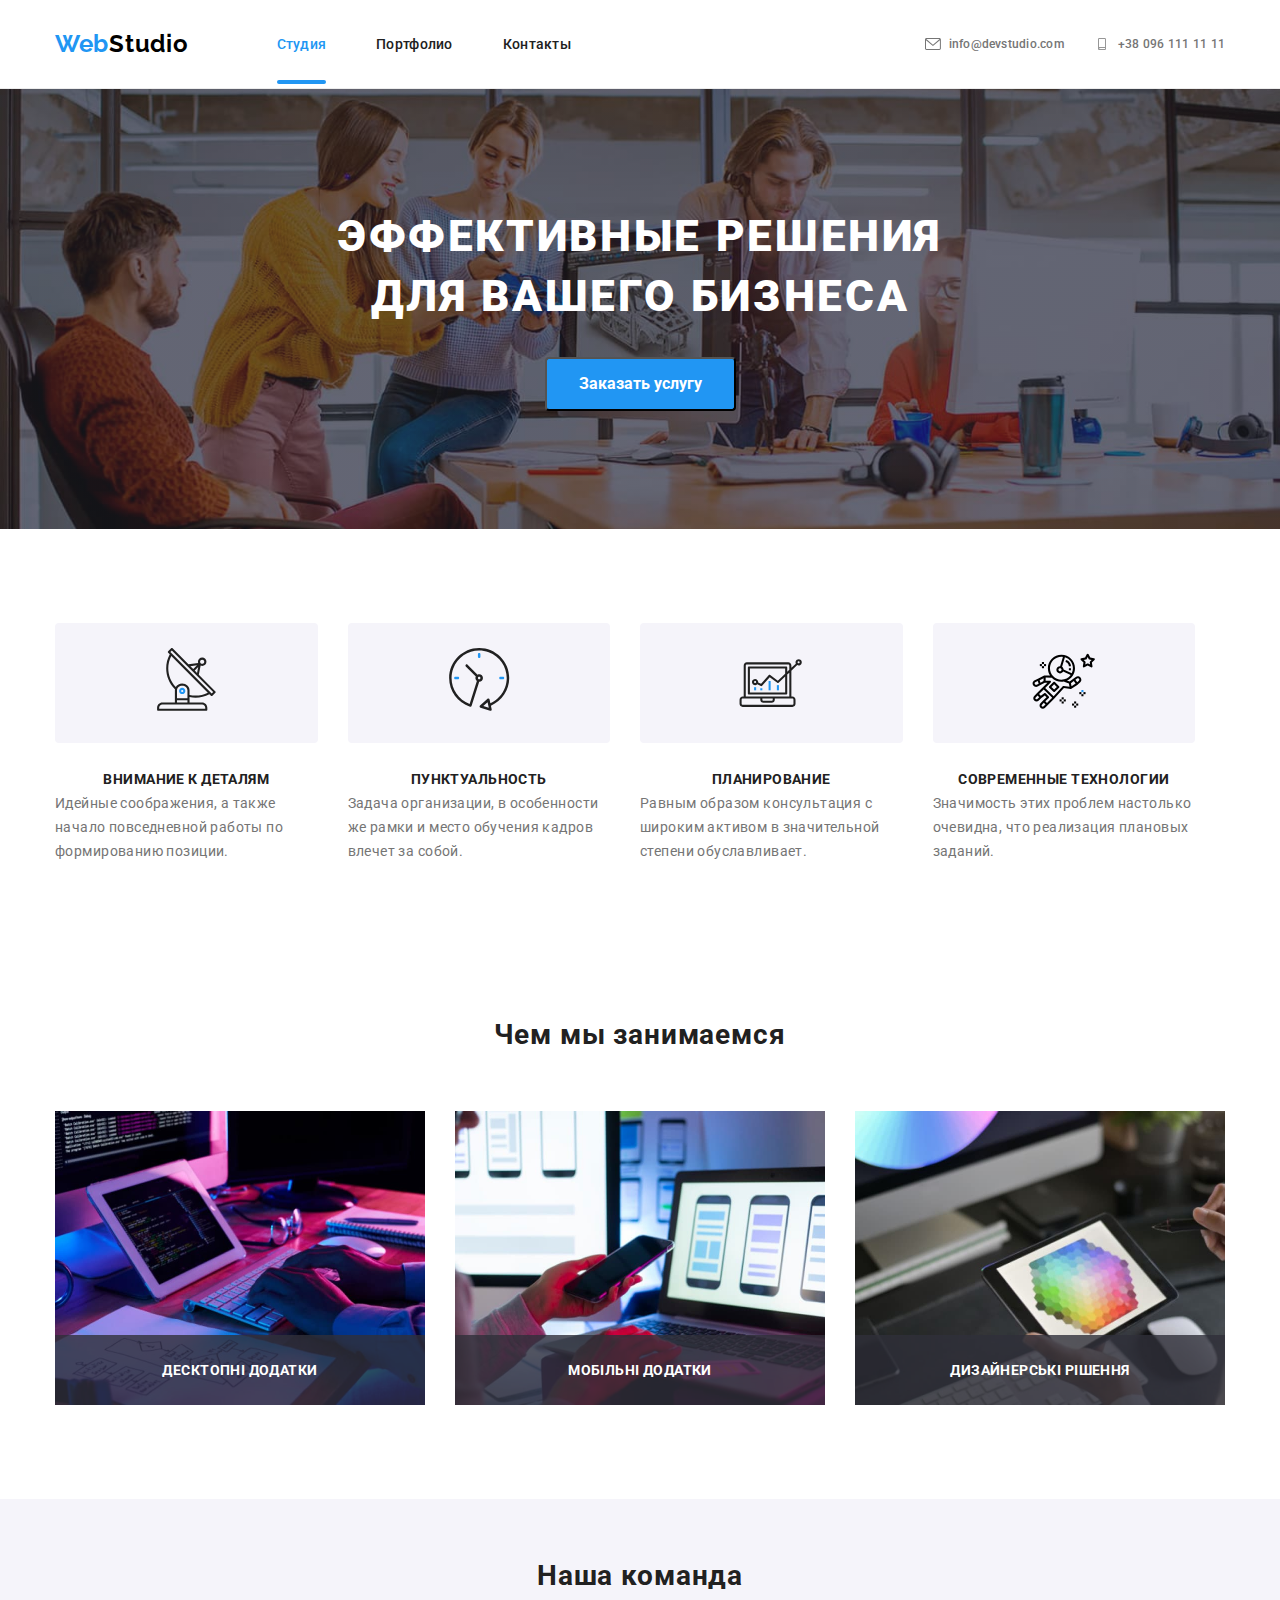
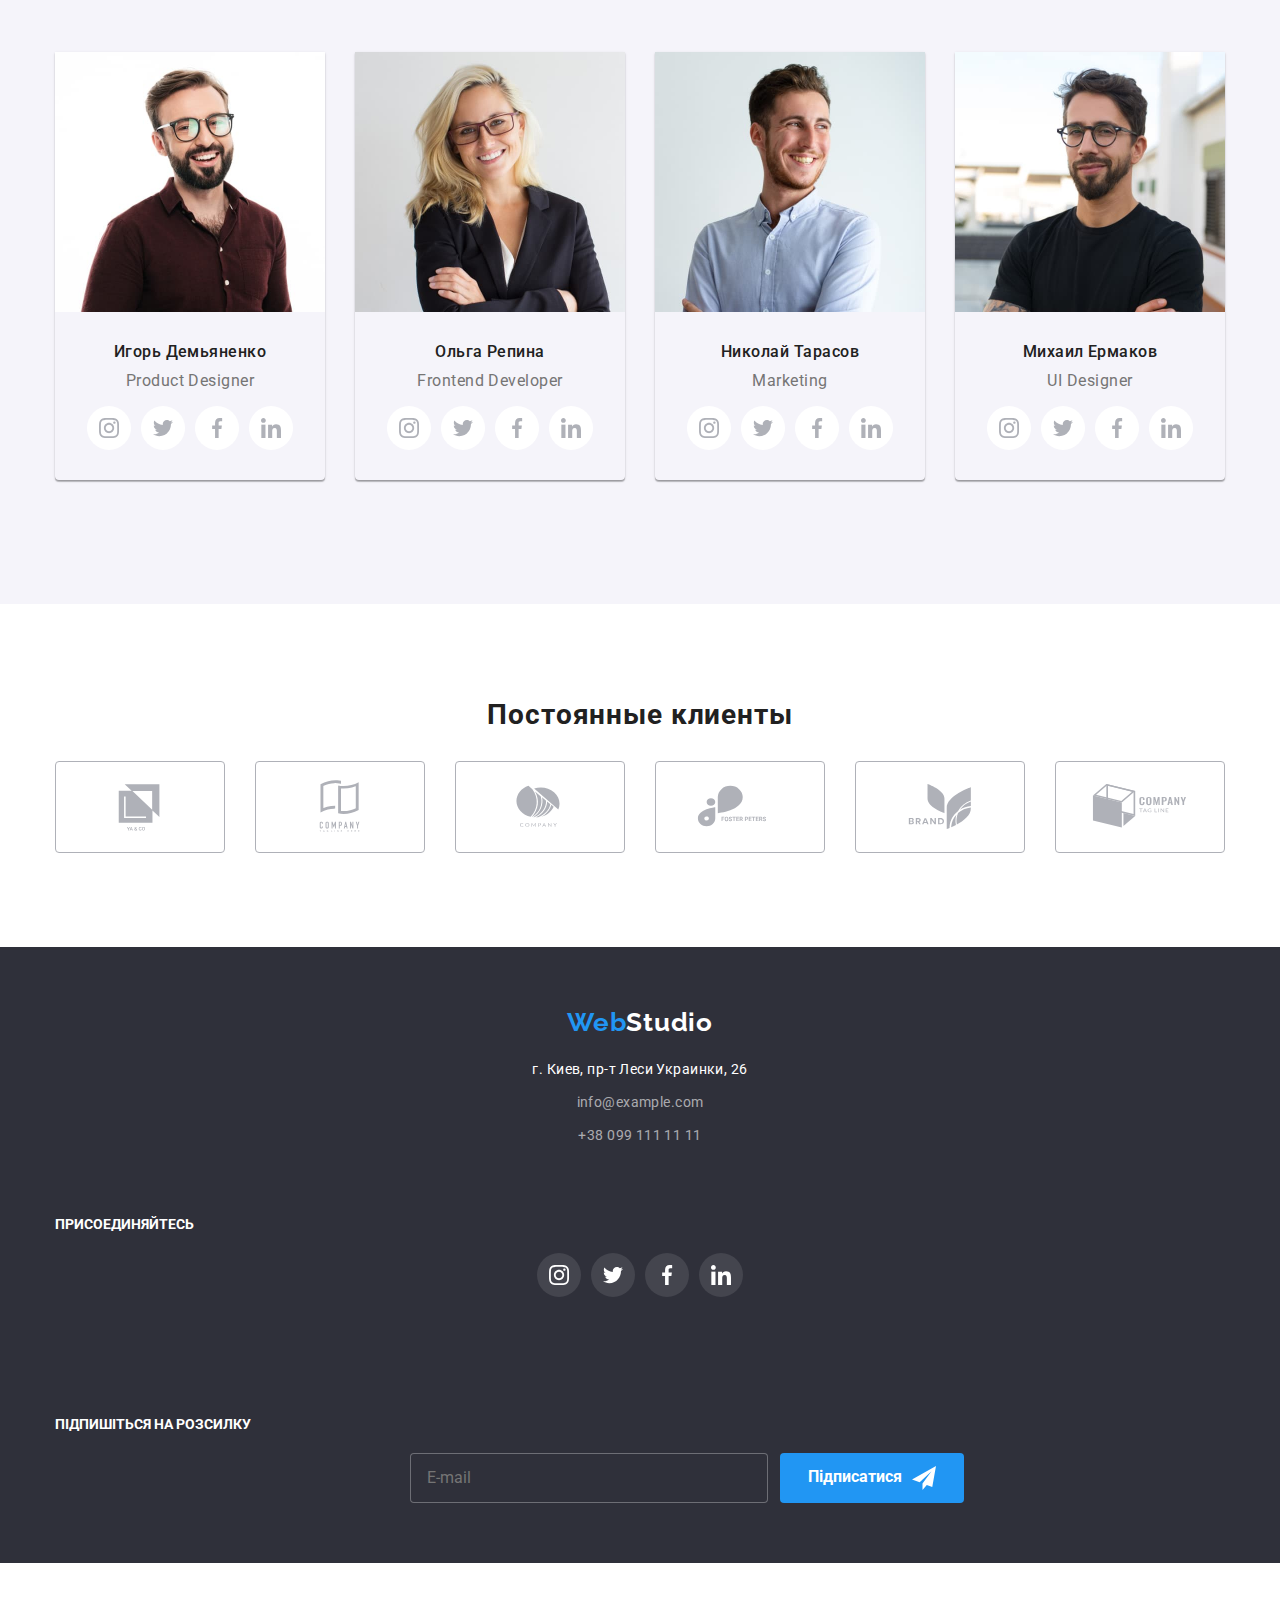
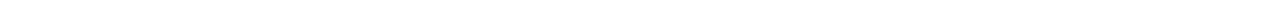
==== commit 95f2b4ac: "8" ====
--- a/index.html
+++ b/index.html
@@ -44,7 +44,7 @@
 					</svg>
 				</button>
 				<ul class="list header-mail">
-					<li class="menu__item">
+					<li class="header-mail__item">
 						<a class="link contact" href="mailto:info@devstudio.com"
 							>info@devstudio.com
 							<svg class="contact-header" width="16" height="12">
@@ -52,7 +52,7 @@
 							</svg>
 						</a>
 					</li>
-					<li class="menu__item">
+					<li class="header-mail__item">
 						</svg>
 						<a class="link contact" href="tel:+380961111111"
 							>+38 096 111 11 11
@@ -415,7 +415,7 @@
 			<!-- -----Clientu---->
 			<section class="clients-section">
 				<div class="container">
-					<h2 class="subtitle second-title">Постоянные клиенты</h2>
+					<h2 class="client-title">Постоянные клиенты</h2>
 					<ul class="list list-client">
 						<li class="client-item">
 							<a href="" class="client-link">
@@ -465,38 +465,35 @@
 		<!-----Clientu------  --> 
 		</main>
 		<!-- FOOTER -->
-		<!-- <footer class="footer">
+		<footer class="footer">
 			<div class="container footer__adress">
-				<div>
-					<a class="link footer__logo" href=""
-					>Web<span class="footer__logo--part">Studio</span></a>
-				<address class="footer__address">
-					 <ul class="list footer__titl">
-						<li class="footer__link">
-							<a
-								class="link mail footer__address--main"
-								href="https://goo.gl/maps/uzGqevMkrMjdxonUA"
-								target="_blank"
-								rel="noopener noreferrer"
-								>г. Киев, пр-т Леси Украинки, 26</a
-							>
-						</li>
-						<li class="footer__link">
-							<a class="link footer__address--main" href="mailto:info@example.com"
-								>info@example.com</a
-							>
-						</li>
-						<li class="footer__link">
-							<a class="link footer__address--main" href="tel:+380991111111"
-								>+38 099 111 11 11</a
-							>
-						</li>
-					</ul>
-				</address>
-				</div>
-				<div class="footer">
-					<h3 class="footer__title">ПРИСОЕДИНЯЙТЕСЬ</h3>
-					<ul class="media__list list">
+				<div class="footer_adress-nav">
+                   <div class="footer_adress-nav">
+					   <a class="link footer__logo" href="">Web<span class="footer__logo--part">Studio</span></a>
+				       <address class="footer__address">
+					        <ul class="list footer__titl">
+						        <li class="footer__link">
+							        <a
+								    class="link mail footer__address--main"
+								    href="https://goo.gl/maps/uzGqevMkrMjdxonUA"
+								    target="_blank"
+								    rel="noopener noreferrer"
+								    >г. Киев, пр-т Леси Украинки, 26</a>
+						       </li>
+						       <li class="footer__link">
+							        <a class="link footer__address--main" href="mailto:info@example.com"
+								    >info@example.com</a>
+						       </li>
+						       <li class="footer__link">
+							       <a class="link footer__address--main" href="tel:+380991111111"
+								    >+38 099 111 11 11</a>
+						       </li>
+					       </ul>
+				       </address>
+				   </div>
+				   <div class="footer-center">
+					   <h3 class="footer__title">ПРИСОЕДИНЯЙТЕСЬ</h3>
+					   <ul class="media__list list">
 							<li class="media__list__item">
 								<a href="" class="media__list__link">
 									<svg class="media__list__icon" width="20" height="20">
@@ -525,21 +522,24 @@
 									</svg>
 								</a>
 							</li>
-					</ul>
+					   </ul>
+					</div>
 				</div>
-				<form class="footer__modal__form">
+				<div>
 					<p class="footer__title">Підпишіться на розсилку</p>
-					<div class="footer__modal__icon">
-						<input type="email" name="user-imail" class="footer__form__input" required placeholder="E-mail">
-					    <button type="submit" class="footer__form__sumbit">Підписатися
-						    <svg class="footer__form__icon" width="24" height="24">
-							   <use href="./images/sprite.svg#icon-icon-send"></use>
-						    </svg>
-					    </button>
-					</div>
-				</form>		
-			</div>
-		</footer> -->
+					<form class="footer__modal__form">
+					   <div class="footer__modal__icon">
+						   <input type="email" name="user-imail" class="footer__form__input" required placeholder="E-mail">
+					       <button type="submit" class="footer__form__sumbit">Підписатися
+						       <svg class="footer__form__icon" width="24" height="24">
+							       <use href="./images/sprite.svg#icon-icon-send"></use>
+						       </svg>
+					       </button>
+					  </div>
+				  </form>		
+			   </div>
+		   </div>
+		</footer>
 		<!-- Modal Window -->
 
 			 <!-- <div class="backdrop is-hidden" data-modal>
--- a/css/main.min.css
+++ b/css/main.min.css
@@ -1 +1 @@
-:root{--primary-text-color: #757575;--secondary-text-color: #212121;--accent-color: #2196F3;--accent-second-color: #FFFFFF;--primary-background-color: #FFFFFF;--secondary-background-color: #2F303A;--stuff-background-color: #F5F4FA;--transition: 250ms cubic-bezier(0.4, 0, 0.2, 1)}body{font-family:"Roboto",sans-serif}.visually-hidden{position:absolute;width:1px;height:1px;margin:-1px;padding:0;overflow:hidden;border:0;clip:rect(0 0 0 0)}.footer__form__sumbit,.portfolio__section__nav,.media__list,.media__list__link,.client-link,.list-client,.social-list-link,.our-advantage,.hero-btn,.modal-close-btn{display:flex;justify-content:center;align-items:center}h1,h2,h3,h4,p{margin-top:0;margin-bottom:0}ul,ol{margin-top:0;margin-bottom:0;padding-left:0}img{display:block}button{cursor:pointer}.list{list-style:none}.link{text-decoration:none}.container{width:100%;padding-left:15px;padding-right:15px}@media screen and (min-width: 480px){.container{width:480px;margin-left:auto;margin-right:auto}}@media screen and (min-width: 768px){.container{width:768px}}@media screen and (min-width: 1200px){.container{width:1200px}}.mobile-menu-nav{font-weight:500;font-size:40px;line-height:1.17;letter-spacing:.02em}.mobile-menu-nav_link{text-decoration:none;color:#212121}.mobile-menu-nav_item:not(:last-child){margin-bottom:32px}.mobile-menu-contact__phone{color:#2196f3;font-weight:500;font-size:26px;letter-spacing:.02;line-height:1.17;margin-bottom:32px}.mobile-menu_contact{margin-top:64px;display:flex;flex-direction:column}.mobile-menu-contact__mail{color:#757575;font-size:24px;letter-spacing:.02;line-height:1.16;margin-bottom:64px}.mobile-menu-list{display:flex;flex-wrap:wrap}.mobile-menu-list__item{display:flex;font-weight:500;font-size:17px;line-height:1.22;letter-spacing:.02;color:#2196f3;margin-right:10px}.mobile-menu-list__link{color:#2196f3}.dash{margin-left:10px;margin-right:10px;width:1px;height:22px;background-color:rgba(33,33,33,.2)}.mobile-menu_close-btn{width:30px;height:30px;background:rgba(0,0,0,0);border:1px solid rgba(0,0,0,.1);border-radius:50%;position:fixed;top:10px;right:15px;padding:0;display:flex;align-items:center;justify-content:center;transition-property:fill;transition-duration:250ms;transition-timing-function:cubic-bezier(0.4, 0, 0.2, 1)}.mobile-menu__container{display:flex;flex-direction:column;justify-content:space-between;height:100%}@media screen and (max-width: 768px){.mobile-menu{position:fixed;width:100%;height:100%;max-height:767px;top:0;left:0;z-index:5;background-color:#fff;box-shadow:0 0 0 100vmax rgba(0,0,0,.5);padding-top:48px;padding-bottom:48px;padding-left:40px;opacity:0;visibility:hidden;pointer-events:none;transition:opacity 500ms linear,visibility 500ms linear}.mobile-menu.is-open{opacity:1;visibility:visible;pointer-events:auto}.mobile-menu_close-btn{position:absolute;background-color:rgba(0,0,0,0);border:none;padding:0;line-height:0;top:21px;right:23.33px}}@media screen and (min-width: 768px){.mobile-menu{display:none}}.modal-btn{font-weight:700;font-size:16px;line-height:1.9;padding-left:32px;padding-right:32px;padding-top:10px;padding-bottom:10px;font-family:inherit;margin-bottom:200px;margin-top:40px;border-radius:4px;margin:0 auto;Offset:rgba(0,0,0,.15);color:var(--accent-second-color);background-color:var(--accent-color);transition:background-color var(--transition)}.modal-btn:hover,.modal-btn:focus{background-color:#188ce8}.section-discription{font-size:14px;line-height:1.71;letter-spacing:.03em;color:var(--primary-text-color)}.backdrop{position:fixed;z-index:100;top:0;left:0;width:100%;height:100%;background-color:rgba(0,0,0,.2);transition:opacity var(--transition),visibility var(--transition)}.backdrop.is-hidden{opacity:0;visibility:hidden;pointer-events:none}.modal{position:absolute;top:50%;left:50%;transform:translate(-50%, -50%);width:528px;height:580px;background-color:var(--primary-background-color);padding:40px}.modal-close-btn{position:absolute;top:10px;right:10px;width:30px;height:30px;border-radius:50%;background-color:rgba(0,0,0,0);border:1px solid #555;padding:0;transition:border-color var(--transition)}.modal-close-btn:hover,.modal-close-btn:focus{border-color:var(--accent-color)}.modal-svg-btn{transition:fill var(--transition)}.modal-close-btn:hover .modal-svg-btn,.modal-close-btn:focus .modal-svg-btn{fill:var(--accent-color)}.modal-form-input-desc{font-weight:400;font-size:12px;line-height:1.2;display:block;margin-bottom:4px;color:var(--primary-text-color)}.modal-form{display:flex;flex-direction:column}.modal-form-input{width:100%;height:40px;border:1px Solid rgba(33,33,33,.2);border-radius:4px;padding-left:42px;transition:border-color var(--transition)}.modal-form-input:focus{outline:none;border-color:var(--accent-color)}.modal-form-field{margin-bottom:10px;border:1px}.form-title{font-weight:700;font-size:20px;line-height:1.15;margin-bottom:12px;text-align:center;height:23px}.modal-form-input-icon{display:block;position:absolute;top:50%;left:12px;transform:translateY(-50%);color:var(--secondary-text-color);transition:fill var(--transition)}.modal-form-input:focus+.modal-form-input-icon{fill:var(--accent-color)}.modal-form-input-wrapper{position:relative;display:block}.modal-form-message{resize:none;width:100%;height:100px;padding:12px 16px;border:1px solid rgba(33,33,33,.2);border-radius:4px;transition:border-color var(--transition)}.modal-form-message:focus{outline:none;border-color:var(--accent-color)}.modal-form-message::placeholder{font-size:12px;color:rgba(117,117,117,.5)}.modal-form-chek-desc::before{display:block;width:16px;height:15px;border:2px solid var(--secondary-text-color);background:var(--primary-background-color);content:"";cursor:pointer;border-radius:4px;margin-right:8.38px}.modal-form-check:checked+.modal-form-chek-desc::before{background-color:#2196f3;background-image:url(../images/vector.svg);box-shadow:var(--transition),background-image var(--transition);border-color:var(--accent-color);background-repeat:no-repeat;background-position:center}.modal-form-chek-desc{display:flex;align-items:center;margin-bottom:30px;font-size:14px;line-height:1.7;color:var(--primary-text-color);letter-spacing:.03em}.modal-form-check:focus+.modal-form-chek-desc::before{outline:1px solid #2196f3}.link-modal{color:var(--accent-color)}.modal-form-sumbit{font-weight:700;font-size:16px;line-height:1.9;align-self:center;min-width:200px;padding-left:52px;padding-right:52px;padding-top:10px;padding-bottom:10px;margin-bottom:40px;border-radius:4px;margin:0 auto;letter-spacing:6%;border:1px solid rgba(0,0,0,.15);color:var(--accent-second-color);background-color:var(--accent-color);transition:color var(--transition),background-color var(--transition)}.modal-form-sumbit:hover,.modal-form-sumbit:focus{background-color:#188ce8;color:var(--accent-second-color)}.subtitle{font-weight:700;font-size:36px;line-height:1.67;letter-spacing:.03em;color:var(--secondary-text-color)}.logo{margin-right:88px}.logo{font-weight:700;font-size:26px;line-height:1.19;font-family:"Raleway",sans-serif;letter-spacing:.03em;margin-right:88px;color:var(--accent-color);margin-top:16px;margin-bottom:16px}.logo__part{color:#000}@media screen and (max-width: 767px){.menu{display:none}.contact{display:none}.mobile-menu-open{margin-left:auto;background-color:rgba(0,0,0,0);border:none;padding:0;line-height:0}}.page-header{padding-top:16px;padding-bottom:16px}.page-header-container{display:flex;align-items:center;justify-content:space-between}@media screen and (min-width: 768px){.mobile-menu-open{display:none}.page-nav{display:flex;align-items:center}.menu{display:flex;align-items:center}.menu__item{position:relative}.menu__item:not(:last-child){margin-right:51px}.menu__link{font-weight:500;font-size:14px;line-height:1.14;letter-spacing:.02em;transition:color var(--transition);color:var(--secondary-text-color)}.menu__link:hover,.menu__link:focus{color:var(--accent-color)}.logo{font-size:24px;line-height:1.17;line-height:100%;font-family:"Raleway",sans-serif;letter-spacing:.03em;color:var(--accent-color)}.logo__part{color:#000}.header-mail{margin-left:96px;display:flex;flex-direction:column;gap:10px}.contact{text-decoration:none;font-weight:500;font-size:12px;line-height:1.17;display:flex;justify-content:center;align-items:center;letter-spacing:.02em;transition:color var(--transition);color:var(--primary-text-color)}.contact:hover,.contact:focus{color:var(--accent-color)}.contact-header{width:16px;height:12px;order:-1;fill:currentColor;margin-right:10px;cursor:pointer;fill:currentColor;transition-property:color;transition-duration:250ms;transition-timing-function:cubic-bezier(0.4, 0, 0.2, 1)}.current{display:inline-block;color:var(--accent-color)}.current::after{position:absolute;content:" ";left:0;bottom:0;margin-bottom:-31px;width:100%;height:4px;background:#2196f3;border-radius:2px}}@media screen and (min-width: 1200px){.page-header{padding-top:24px;padding-bottom:24px;border-bottom:1px solid #ececec}.page-nav{top:0;left:0;margin-right:93px}.header-mail{display:flex;align-items:center;margin-left:auto;gap:30px}.menu__item{position:relative}.menu__item:not(:last-child){margin-right:50px}}@media screen and (min-width: 480px){.header__container{height:60px}}@media screen and (min-width: 480px)and (min-width: 768px){.header__container{height:80px}}@media screen and (min-width: 768px){.header-mail{margin-left:auto}}.hero-main{padding-top:118px;padding-bottom:118px;background:var(--secondary-background-color);max-width:1600px;border-radius:0px;text-align:center;background-image:linear-gradient(rgba(47, 48, 58, 0.4), rgba(47, 48, 58, 0.4)),url("../images/herom-480.jpg");background-size:cover;background-color:#c4c4c4;background-repeat:no-repeat;background-position:center;margin:0 auto}@media screen and (min-device-pixel-ratio: 2)and (max-width: 768px),screen and (min-resolution: 192dpi)and (max-width: 768px),screen and (min-resolution: 2dppx)and (max-width: 768px){.hero-main{background-image:linear-gradient(rgba(47, 48, 58, 0.4), rgba(47, 48, 58, 0.4)),url("../images/herom-480@2x.jpg")}}@media screen and (min-width: 768px){.hero-main{background-image:linear-gradient(rgba(47, 48, 58, 0.4), rgba(47, 48, 58, 0.4)),url("../images/hero-768.jpg")}}@media screen and (min-device-pixel-ratio: 2)and (min-width: 767px),screen and (min-resolution: 192dpi)and (min-width: 767px),screen and (min-resolution: 2dppx)and (min-width: 767px){.hero-main{background-image:linear-gradient(rgba(47, 48, 58, 0.4), rgba(47, 48, 58, 0.4)),url("../images/hero-768@2x.jpg")}}@media screen and (min-width: 1200px){.hero-main{background-image:linear-gradient(rgba(47, 48, 58, 0.4), rgba(47, 48, 58, 0.4)),url("../images/hero-1600.jpg")}}@media screen and (min-device-pixel-ratio: 2)and (min-width: 1200px),screen and (min-resolution: 192dpi)and (min-width: 1200px),screen and (min-resolution: 2dppx)and (min-width: 1200px){.hero-main{background-image:linear-gradient(rgba(47, 48, 58, 0.4), rgba(47, 48, 58, 0.4)),url("../images/hero-1600@2x.jpg")}}.hero-title{font-weight:900;font-size:24px;line-height:1.62;text-align:center;margin:0 auto;margin-bottom:30px;letter-spacing:.06em;text-transform:uppercase;color:var(--accent-second-color)}@media screen and (min-width: 768px){.hero-title{width:360px}}@media screen and (min-width: 1200px){.hero-title{width:696px;font-size:44px;line-height:1.36}}.services{font-weight:700;font-size:14px;line-height:1.71;letter-spacing:.03em;text-transform:uppercase;text-align:center;color:#212121}.about{padding-bottom:94px;padding-top:94px}.servise-title{margin-bottom:30px}.our-advantage{width:100%;height:120px;border-radius:4px;margin-bottom:25px;background-color:#f5f4fa;display:flex;align-items:center;justify-content:center}@media screen and (min-width: 768px){.about-section{display:flex;justify-content:space-between}}@media screen and (min-width: 768px)and (max-width: 1199px){.about-section{flex-wrap:wrap}}@media screen and (min-width: 768px){.servise-title{width:calc((100% - 60px)/2);margin-right:30px}}@media screen and (min-width: 1200px){.servise-title{width:calc((100% - 90px)/4);margin-right:30px;margin-bottom:0px}}.second-title{margin-bottom:50px;text-align:center}.title-activity{font-weight:700;font-size:14px;line-height:1.14;letter-spacing:.03em;text-transform:uppercase}.activity .title-activity{position:absolute;bottom:0;justify-content:center;align-items:center;width:100%;height:70px;color:var(--accent-second-color);background-color:rgba(47,48,58,.8)}.title-activity{position:absolute;bottom:0;left:0;font-weight:700;font-size:14px;line-height:1.15;display:flex;justify-content:center;align-items:center;text-transform:uppercase;color:#fff;background-color:rgba(47,48,58,.8);width:100%;height:70px}.activity{display:flex;gap:30px}.position{position:relative}.section-image{padding-bottom:94px}@media screen and (max-width: 1199px){.section-image{display:none;padding:94px 0}}.command-list-foto{font-weight:500;font-size:16px;line-height:1.19;margin-bottom:10px;text-align:center;letter-spacing:.03em;color:var(--secondary-text-color)}.command-list{background:var(--stuff-background-color);width:1600px;height:648px;top:1449px}.command{box-shadow:0px 1px 3px rgba(0,0,0,.12),0px 1px 1px rgba(0,0,0,.14),0px 2px 1px rgba(0,0,0,.2);border-radius:0px 0px 4px 4px;margin-bottom:30px}.about-list-foto{font-size:16px;line-height:1.19;letter-spacing:.03em;text-align:center;color:var(--primary-text-color)}.team{background-color:var(--stuff-background-color);padding-bottom:94px;margin-bottom:0}.team-main{padding-top:30px;padding-bottom:30px}.social-list-link{width:44px;height:44px;border-radius:50%;background-color:var(--primary-background-color);transition:background-color var(--transition)}.social-list-link:hover,.social-list-link:focus{background-color:var(--accent-color)}.social-list{display:flex;justify-content:center;gap:10px;margin-top:16px}.social-list-icon{fill:#afb1b8;transition:fill var(--transition)}.social-list-link:hover .social-list-icon,.social-list-link:focus .social-list-icon{fill:var(--accent-second-color)}.second-title{font-weight:700;font-size:28px;line-height:1.18;text-align:center;letter-spacing:.03em;color:#212121;margin-bottom:30px;padding-top:60px;padding-bottom:30px}.clients-section{padding-bottom:94px;padding-top:94px}.list-client{display:flex;flex-wrap:wrap;gap:30px}.client-link{cursor:pointer;transition:border-color var(--transition)}.client-link:hover,.client-link:focus{border-color:var(--accent-color)}.client-list-icon{width:106px;height:60px;fill:currentColor}.client-link{height:92px;border:1px solid #afb1b8;border-radius:4px;display:flex;justify-content:center;align-items:center;color:var(--clients-color);transition-property:color,border;transition-duration:250ms;transition-timing-function:cubic-bezier(0.4, 0, 0.2, 1)}.client-list-icon{fill:#afb1b8;transition:fill var(--transition)}.client-item:hover .client-list-icon,.client-item:focus .client-list-icon{fill:var(--accent-color)}.client-item{width:calc((100% - 30px)/2)}@media screen and (min-width: 768px){.clients-item{width:calc((100% - 60px)/3)}}@media screen and (min-width: 1200px){.clients__item{width:calc((100% - 150px)/6)}}.footer{background:var(--secondary-background-color);padding-top:60px;padding-bottom:60px}.footer__logo{font-weight:700;font-size:26px;line-height:1.19;font-family:"Raleway",sans-serif;letter-spacing:.03em;color:var(--accent-color);margin-bottom:20px}.footer__link:not(:last-child){margin-bottom:9px}.footer__address{font-style:normal;margin-top:20px}.footer__logo--part{color:var(--accent-second-color)}.footer__address--main{font-size:14px;line-height:1.71;letter-spacing:.03em;color:rgba(255,255,255,.6)}.footer__address--main:hover,.footer__address--main:focus{color:var(--accent-color)}.mail{color:var(--accent-second-color)}.footer__title{font-weight:700;font-size:14px;line-height:1.14;font-family:"Roboto",sans-serif;color:var(--accent-second-color);margin-bottom:20px;text-transform:uppercase}.media__list__link{width:44px;height:44px;border-radius:50%;background-color:rgba(255,255,255,.1);transition:background-color var(--transition)}.media__list__link:hover,.media__list__link:focus{background-color:var(--accent-color)}.media__list__icon{fill:var(--accent-second-color);transition:fill var(--transition)}.footer__adress{display:flex;align-items:baseline}.footer{margin-left:70px}.media__list{flex-wrap:wrap;gap:10px}.portfolio__section__btn{font-weight:500;font-size:16px;line-height:1.63;font-family:inherit;border:none;cursor:pointer;padding-top:6px;padding-bottom:6px;padding-left:22px;padding-right:22px;border-radius:4px;letter-spacing:.03em;color:var(--secondary-text-color);background:var(--stuff-background-color);transition:color var(--transition),background var(--transition)}.portfolio__section__btn:hover,.portfolio__section__btn:focus{color:var(--accent-second-color);background:var(--accent-color)}.portfolio__section__nav{margin-bottom:50px}.projects__title_name{line-height:1.9;letter-spacing:.03em;color:var(--primary-text-color)}.projects__title{font-weight:700;font-size:18px;line-height:2;margin-bottom:4px;letter-spacing:.06em;color:var(--secondary-text-color)}.portfolio__section__modal:not(:last-child){margin-right:8px}.current{color:var(--accent-color)}.portfolio-main{margin-bottom:94px}.card{display:flex;justify-content:space-between;flex-wrap:wrap;gap:30px}.projects{padding-left:24px;padding-top:20px;padding-bottom:20px;padding-right:24px;border:1px solid #eee;border-top:none}.portfolio{padding-top:94px;padding-bottom:94px}.card__link__img{position:relative;overflow:hidden}.overlay{position:absolute;font-size:18px;line-height:28px;left:0;top:0;width:100%;height:100%;overflow:auto;transform:translate(0, 100%);transition:transform var(--transition);padding-top:63px;padding-bottom:63px;padding-left:24px;padding-right:24px;color:var(--accent-second-color);background-color:rgba(33,150,243,.9)}.card__link:hover .overlay,.overlay .card__link:focus{transform:translate(0, 0)}.card__link{display:block}.card__link:hover,.card__link:focus{box-shadow:1px 1px rgba(0,0,0,.12),0px 4px 4px rgba(0,0,0,.06),1px 4px 6px rgba(0,0,0,.16)}.footer__form__input{width:358px;height:50px;color:var(--accent-second-color);border:1px solid rgba(255,255,255,.3);filter:drop-shadow(0px, 4px rgba(0, 0, 0, 0.15));border-radius:4px;background-color:var(--secondary-background-color);padding-left:16px;margin-right:12px;transition:border-color var(--transition)}.footer__form__input:focus{border-color:var(--accent-color);outline:none}.footer__form__sumbit{font-weight:700;font-size:16px;line-height:1.9;color:var(--accent-second-color);background-color:var(--accent-color);border-radius:4px;box-shadow:0px 4px 4px 0,0,0,.15;border:none;height:50px;padding:10px 28px}.footer__form__sumbit:hover,.footer__form__sumbit:focus{background-color:#188ce8;color:var(--accent-second-color)}.footer__form__icon{fill:var(--accent-second-color);margin-left:10px}.footer__modal__icon{display:flex;justify-content:center}.footer__modal__form{margin-left:93px}/*# sourceMappingURL=main.min.css.map */+:root{--primary-text-color: #757575;--secondary-text-color: #212121;--accent-color: #2196F3;--accent-second-color: #FFFFFF;--primary-background-color: #FFFFFF;--secondary-background-color: #2F303A;--stuff-background-color: #F5F4FA;--transition: 250ms cubic-bezier(0.4, 0, 0.2, 1)}body{font-family:"Roboto",sans-serif}.visually-hidden{position:absolute;width:1px;height:1px;margin:-1px;padding:0;overflow:hidden;border:0;clip:rect(0 0 0 0)}.footer__form__sumbit,.portfolio__section__nav,.media__list,.media__list__link,.client-link,.list-client,.social-list-link,.our-advantage,.hero-btn,.modal-close-btn{display:flex;justify-content:center;align-items:center}h1,h2,h3,h4,p{margin-top:0;margin-bottom:0}ul,ol{margin-top:0;margin-bottom:0;padding-left:0}img{display:block}button{cursor:pointer}.list{list-style:none}.link{text-decoration:none}.container{width:100%;padding-left:15px;padding-right:15px}@media screen and (min-width: 480px){.container{width:480px;margin-left:auto;margin-right:auto}}@media screen and (min-width: 768px){.container{width:768px}}@media screen and (min-width: 1200px){.container{width:1200px}}.mobile-menu-nav{font-weight:500;font-size:40px;line-height:1.17;letter-spacing:.02em}.mobile-menu-nav_link{text-decoration:none;color:#212121}.mobile-menu-nav_item:not(:last-child){margin-bottom:32px}.mobile-menu-contact__phone{color:#2196f3;font-weight:500;font-size:26px;letter-spacing:.02;line-height:1.17;margin-bottom:32px}.mobile-menu_contact{margin-top:64px;display:flex;flex-direction:column}.mobile-menu-contact__mail{color:#757575;font-size:24px;letter-spacing:.02;line-height:1.16;margin-bottom:64px}.mobile-menu-list{display:flex;flex-wrap:wrap}.mobile-menu-list__item{display:flex;font-weight:500;font-size:17px;line-height:1.22;letter-spacing:.02;color:#2196f3;margin-right:10px}.mobile-menu-list__link{color:#2196f3}.dash{margin-left:10px;margin-right:10px;width:1px;height:22px;background-color:rgba(33,33,33,.2)}.mobile-menu_close-btn{width:30px;height:30px;background:rgba(0,0,0,0);border:1px solid rgba(0,0,0,.1);border-radius:50%;position:fixed;top:10px;right:15px;padding:0;display:flex;align-items:center;justify-content:center;transition-property:fill;transition-duration:250ms;transition-timing-function:cubic-bezier(0.4, 0, 0.2, 1)}.mobile-menu__container{display:flex;flex-direction:column;justify-content:space-between;height:100%}@media screen and (max-width: 768px){.mobile-menu{position:fixed;width:100%;height:100%;max-height:767px;top:0;left:0;z-index:5;background-color:#fff;box-shadow:0 0 0 100vmax rgba(0,0,0,.5);padding-top:48px;padding-bottom:48px;padding-left:40px;opacity:0;visibility:hidden;pointer-events:none;transition:opacity 500ms linear,visibility 500ms linear}.mobile-menu.is-open{opacity:1;visibility:visible;pointer-events:auto}.mobile-menu_close-btn{position:absolute;background-color:rgba(0,0,0,0);border:none;padding:0;line-height:0;top:21px;right:23.33px}}@media screen and (min-width: 768px){.mobile-menu{display:none}}.modal-btn{font-weight:700;font-size:16px;line-height:1.9;padding-left:32px;padding-right:32px;padding-top:10px;padding-bottom:10px;font-family:inherit;margin-bottom:200px;margin-top:40px;border-radius:4px;margin:0 auto;Offset:rgba(0,0,0,.15);color:var(--accent-second-color);background-color:var(--accent-color);transition:background-color var(--transition)}.modal-btn:hover,.modal-btn:focus{background-color:#188ce8}.section-discription{font-size:14px;line-height:1.71;letter-spacing:.03em;color:var(--primary-text-color)}.backdrop{position:fixed;z-index:100;top:0;left:0;width:100%;height:100%;background-color:rgba(0,0,0,.2);transition:opacity var(--transition),visibility var(--transition)}.backdrop.is-hidden{opacity:0;visibility:hidden;pointer-events:none}.modal{position:absolute;top:50%;left:50%;transform:translate(-50%, -50%);width:528px;height:580px;background-color:var(--primary-background-color);padding:40px}.modal-close-btn{position:absolute;top:10px;right:10px;width:30px;height:30px;border-radius:50%;background-color:rgba(0,0,0,0);border:1px solid #555;padding:0;transition:border-color var(--transition)}.modal-close-btn:hover,.modal-close-btn:focus{border-color:var(--accent-color)}.modal-svg-btn{transition:fill var(--transition)}.modal-close-btn:hover .modal-svg-btn,.modal-close-btn:focus .modal-svg-btn{fill:var(--accent-color)}.modal-form-input-desc{font-weight:400;font-size:12px;line-height:1.2;display:block;margin-bottom:4px;color:var(--primary-text-color)}.modal-form{display:flex;flex-direction:column}.modal-form-input{width:100%;height:40px;border:1px Solid rgba(33,33,33,.2);border-radius:4px;padding-left:42px;transition:border-color var(--transition)}.modal-form-input:focus{outline:none;border-color:var(--accent-color)}.modal-form-field{margin-bottom:10px;border:1px}.form-title{font-weight:700;font-size:20px;line-height:1.15;margin-bottom:12px;text-align:center;height:23px}.modal-form-input-icon{display:block;position:absolute;top:50%;left:12px;transform:translateY(-50%);color:var(--secondary-text-color);transition:fill var(--transition)}.modal-form-input:focus+.modal-form-input-icon{fill:var(--accent-color)}.modal-form-input-wrapper{position:relative;display:block}.modal-form-message{resize:none;width:100%;height:100px;padding:12px 16px;border:1px solid rgba(33,33,33,.2);border-radius:4px;transition:border-color var(--transition)}.modal-form-message:focus{outline:none;border-color:var(--accent-color)}.modal-form-message::placeholder{font-size:12px;color:rgba(117,117,117,.5)}.modal-form-chek-desc::before{display:block;width:16px;height:15px;border:2px solid var(--secondary-text-color);background:var(--primary-background-color);content:"";cursor:pointer;border-radius:4px;margin-right:8.38px}.modal-form-check:checked+.modal-form-chek-desc::before{background-color:#2196f3;background-image:url(../images/vector.svg);box-shadow:var(--transition),background-image var(--transition);border-color:var(--accent-color);background-repeat:no-repeat;background-position:center}.modal-form-chek-desc{display:flex;align-items:center;margin-bottom:30px;font-size:14px;line-height:1.7;color:var(--primary-text-color);letter-spacing:.03em}.modal-form-check:focus+.modal-form-chek-desc::before{outline:1px solid #2196f3}.link-modal{color:var(--accent-color)}.modal-form-sumbit{font-weight:700;font-size:16px;line-height:1.9;align-self:center;min-width:200px;padding-left:52px;padding-right:52px;padding-top:10px;padding-bottom:10px;margin-bottom:40px;border-radius:4px;margin:0 auto;letter-spacing:6%;border:1px solid rgba(0,0,0,.15);color:var(--accent-second-color);background-color:var(--accent-color);transition:color var(--transition),background-color var(--transition)}.modal-form-sumbit:hover,.modal-form-sumbit:focus{background-color:#188ce8;color:var(--accent-second-color)}.subtitle{font-weight:700;font-size:36px;line-height:1.67;letter-spacing:.03em;color:var(--secondary-text-color)}.logo{margin-right:88px}.logo{font-weight:700;font-size:26px;line-height:1.19;font-family:"Raleway",sans-serif;letter-spacing:.03em;margin-right:88px;color:var(--accent-color);margin-top:16px;margin-bottom:16px}.logo__part{color:#000}@media screen and (max-width: 767px){.menu{display:none}.contact{display:none}.mobile-menu-open{margin-left:auto;background-color:rgba(0,0,0,0);border:none;padding:0;line-height:0}}.page-header{padding-top:16px;padding-bottom:16px}.page-header-container{display:flex;align-items:center;justify-content:space-between}@media screen and (min-width: 768px){.mobile-menu-open{display:none}.page-nav{display:flex;align-items:center}.menu{display:flex;align-items:center}.menu__item{position:relative}.menu__item:not(:last-child){margin-right:51px}.menu__link{font-weight:500;font-size:14px;line-height:1.14;letter-spacing:.02em;transition:color var(--transition);color:var(--secondary-text-color)}.menu__link:hover,.menu__link:focus{color:var(--accent-color)}.logo{font-size:24px;line-height:1.17;line-height:100%;font-family:"Raleway",sans-serif;letter-spacing:.03em;color:var(--accent-color)}.logo__part{color:#000}.contact{text-decoration:none;font-weight:500;font-size:12px;line-height:1.17;display:flex;align-items:center;letter-spacing:.02em;transition:color var(--transition);color:var(--primary-text-color)}.contact:hover,.contact:focus{color:var(--accent-color)}.contact-header{width:16px;height:12px;order:-1;fill:currentColor;margin-right:8px;cursor:pointer;fill:currentColor;transition-property:color;transition-duration:250ms;transition-timing-function:cubic-bezier(0.4, 0, 0.2, 1)}.current{display:inline-block;color:var(--accent-color)}.current::after{position:absolute;content:" ";left:0;bottom:0;margin-bottom:-31px;width:100%;height:4px;background:#2196f3;border-radius:2px}}@media screen and (min-width: 768px)and (max-width: 1199px){.header-mail{margin-left:96px;display:flex;flex-direction:column;gap:10px}}@media screen and (min-width: 1200px){.page-header{padding-top:16px;padding-bottom:16px;border-bottom:1px solid #ececec}.page-nav{top:0;left:0;margin-right:93px}.header-mail{gap:30px}.menu__item{position:relative}.menu__item:not(:last-child){margin-right:50px}}@media screen and (min-width: 480px){.header__container{height:60px}}@media screen and (min-width: 480px)and (min-width: 768px){.header__container{height:80px}}@media screen and (min-width: 768px){.header-mail{margin-left:auto}}@media screen and (min-width: 1200px){.header-mail{display:flex}}.footer_adress-nav{display:flex;flex-direction:column;justify-content:center;margin-bottom:60px}.footer{flex-direction:column;justify-content:center;align-items:center;margin-bottom:60px}@media screen and (max-width: 1199px){.footer{display:flex}}.footer__modal__form{display:flex;flex-direction:column;align-items:center;width:auto}.hero-main{padding-top:118px;padding-bottom:118px;background:var(--secondary-background-color);max-width:1600px;border-radius:0px;text-align:center;background-image:linear-gradient(rgba(47, 48, 58, 0.4), rgba(47, 48, 58, 0.4)),url("../images/herom-480.jpg");background-size:cover;background-color:#c4c4c4;background-repeat:no-repeat;background-position:center;margin:0 auto}@media screen and (min-device-pixel-ratio: 2)and (max-width: 768px),screen and (min-resolution: 192dpi)and (max-width: 768px),screen and (min-resolution: 2dppx)and (max-width: 768px){.hero-main{background-image:linear-gradient(rgba(47, 48, 58, 0.4), rgba(47, 48, 58, 0.4)),url("../images/herom-480@2x.jpg")}}@media screen and (min-width: 768px){.hero-main{background-image:linear-gradient(rgba(47, 48, 58, 0.4), rgba(47, 48, 58, 0.4)),url("../images/hero-768.jpg")}}@media screen and (min-device-pixel-ratio: 2)and (min-width: 767px),screen and (min-resolution: 192dpi)and (min-width: 767px),screen and (min-resolution: 2dppx)and (min-width: 767px){.hero-main{background-image:linear-gradient(rgba(47, 48, 58, 0.4), rgba(47, 48, 58, 0.4)),url("../images/hero-768@2x.jpg")}}@media screen and (min-width: 1200px){.hero-main{background-image:linear-gradient(rgba(47, 48, 58, 0.4), rgba(47, 48, 58, 0.4)),url("../images/hero-1600.jpg")}}@media screen and (min-device-pixel-ratio: 2)and (min-width: 1200px),screen and (min-resolution: 192dpi)and (min-width: 1200px),screen and (min-resolution: 2dppx)and (min-width: 1200px){.hero-main{background-image:linear-gradient(rgba(47, 48, 58, 0.4), rgba(47, 48, 58, 0.4)),url("../images/hero-1600@2x.jpg")}}.hero-title{font-weight:900;font-size:24px;line-height:1.62;text-align:center;margin:0 auto;margin-bottom:30px;letter-spacing:.06em;text-transform:uppercase;color:var(--accent-second-color)}@media screen and (min-width: 768px){.hero-title{width:360px}}@media screen and (min-width: 1200px){.hero-title{width:696px;font-size:44px;line-height:1.36}}.services{font-weight:700;font-size:14px;line-height:1.71;letter-spacing:.03em;text-transform:uppercase;text-align:center;color:#212121}.about{padding-bottom:94px;padding-top:94px}.servise-title{margin-bottom:30px}.our-advantage{width:100%;height:120px;border-radius:4px;margin-bottom:25px;background-color:#f5f4fa;display:flex;align-items:center;justify-content:center}@media screen and (min-width: 768px){.about-section{display:flex;justify-content:space-between}}@media screen and (min-width: 768px)and (max-width: 1199px){.about-section{flex-wrap:wrap}}@media screen and (min-width: 768px){.servise-title{width:calc((100% - 60px)/2);margin-right:30px}}@media screen and (min-width: 1200px){.servise-title{width:calc((100% - 90px)/4);margin-right:30px;margin-bottom:0px}}.second-title{margin-bottom:50px;text-align:center}.title-activity{font-weight:700;font-size:14px;line-height:1.14;letter-spacing:.03em;text-transform:uppercase}.activity .title-activity{position:absolute;bottom:0;justify-content:center;align-items:center;width:100%;height:70px;color:var(--accent-second-color);background-color:rgba(47,48,58,.8)}.title-activity{position:absolute;bottom:0;left:0;font-weight:700;font-size:14px;line-height:1.15;display:flex;justify-content:center;align-items:center;text-transform:uppercase;color:#fff;background-color:rgba(47,48,58,.8);width:100%;height:70px}.activity{display:flex;gap:30px}.position{position:relative}.section-image{padding-bottom:94px}@media screen and (max-width: 1199px){.section-image{display:none;padding:94px 0}}.command-list-foto{font-weight:500;font-size:16px;line-height:1.19;margin-bottom:10px;text-align:center;letter-spacing:.03em;color:var(--secondary-text-color)}.command-list{background:var(--stuff-background-color);width:1600px;height:648px;top:1449px}.command{box-shadow:0px 1px 3px rgba(0,0,0,.12),0px 1px 1px rgba(0,0,0,.14),0px 2px 1px rgba(0,0,0,.2);border-radius:0px 0px 4px 4px;margin-bottom:30px}.about-list-foto{font-size:16px;line-height:1.19;letter-spacing:.03em;text-align:center;color:var(--primary-text-color)}.team{background-color:var(--stuff-background-color);padding-bottom:94px;margin-bottom:0}.team-main{padding-top:30px;padding-bottom:30px}.social-list-link{width:44px;height:44px;border-radius:50%;background-color:var(--primary-background-color);transition:background-color var(--transition)}.social-list-link:hover,.social-list-link:focus{background-color:var(--accent-color)}.social-list{display:flex;justify-content:center;gap:10px;margin-top:16px}.social-list-icon{fill:#afb1b8;transition:fill var(--transition)}.social-list-link:hover .social-list-icon,.social-list-link:focus .social-list-icon{fill:var(--accent-second-color)}.second-title{font-weight:700;font-size:28px;line-height:1.18;text-align:center;letter-spacing:.03em;color:#212121;margin-bottom:30px;padding-top:60px;padding-bottom:30px}.clients-section{padding-bottom:94px;padding-top:94px}.list-client{display:flex;flex-wrap:wrap;gap:30px}.client-link{cursor:pointer;transition:border-color var(--transition)}.client-link:hover,.client-link:focus{border-color:var(--accent-color)}.client-list-icon{width:106px;height:60px;fill:currentColor}.client-link{height:92px;border:1px solid #afb1b8;border-radius:4px;display:flex;justify-content:center;align-items:center;color:var(--clients-color);transition-property:color,border;transition-duration:250ms;transition-timing-function:cubic-bezier(0.4, 0, 0.2, 1)}.client-list-icon{fill:#afb1b8;transition:fill var(--transition)}.client-item:hover .client-list-icon,.client-item:focus .client-list-icon{fill:var(--accent-color)}.client-item{width:calc((100% - 30px)/2)}@media screen and (min-width: 768px){.client-item{width:calc((100% - 60px)/3)}}@media screen and (min-width: 1200px){.client-item{width:calc((100% - 150px)/6)}}.client-title{font-weight:700;font-size:28px;line-height:1.18;text-align:center;letter-spacing:.03em;color:#212121;margin-bottom:30px}.footer{background:var(--secondary-background-color);padding:60px 0}.footer-center{flex-direction:column;justify-content:center;align-items:center;margin-bottom:60px}.footer__logo{font-weight:700;font-size:26px;line-height:1.19;font-family:"Raleway",sans-serif;letter-spacing:.03em;color:var(--accent-color);margin-bottom:20px;margin-bottom:20px;display:block;text-align:center}.footer__link{text-align:center;margin-bottom:9px}.footer__address{font-style:normal}.footer__logo--part{color:var(--accent-second-color)}.footer__address--main{font-size:14px;line-height:1.71;letter-spacing:.03em;color:rgba(255,255,255,.6)}.footer__address--main:hover,.footer__address--main:focus{color:var(--accent-color)}.mail{color:var(--accent-second-color)}.footer__title{font-weight:700;font-size:14px;line-height:1.14;font-family:"Roboto",sans-serif;color:var(--accent-second-color);margin-bottom:20px;text-transform:uppercase}.media__list__link{width:44px;height:44px;border-radius:50%;background-color:rgba(255,255,255,.1);transition:background-color var(--transition)}.media__list__link:hover,.media__list__link:focus{background-color:var(--accent-color)}.media__list__icon{fill:var(--accent-second-color);transition:fill var(--transition)}.media__list{flex-wrap:wrap;gap:10px}@media screen and (max-width: 1199px){.footer__title{text-align:center}}.footer-center{width:100%}.portfolio__section__btn{font-weight:500;font-size:16px;line-height:1.63;font-family:inherit;border:none;cursor:pointer;padding-top:6px;padding-bottom:6px;padding-left:22px;padding-right:22px;border-radius:4px;letter-spacing:.03em;color:var(--secondary-text-color);background:var(--stuff-background-color);transition:color var(--transition),background var(--transition)}.portfolio__section__btn:hover,.portfolio__section__btn:focus{color:var(--accent-second-color);background:var(--accent-color)}.portfolio__section__nav{margin-bottom:50px}.projects__title_name{line-height:1.9;letter-spacing:.03em;color:var(--primary-text-color)}.projects__title{font-weight:700;font-size:18px;line-height:2;margin-bottom:4px;letter-spacing:.06em;color:var(--secondary-text-color)}.portfolio__section__modal:not(:last-child){margin-right:8px}.current{color:var(--accent-color)}.portfolio-main{margin-bottom:94px}.card{display:flex;justify-content:space-between;flex-wrap:wrap;gap:30px}.projects{padding-left:24px;padding-top:20px;padding-bottom:20px;padding-right:24px;border:1px solid #eee;border-top:none}.portfolio{padding-top:94px;padding-bottom:94px}.card__link__img{position:relative;overflow:hidden}.overlay{position:absolute;font-size:18px;line-height:28px;left:0;top:0;width:100%;height:100%;overflow:auto;transform:translate(0, 100%);transition:transform var(--transition);padding-top:63px;padding-bottom:63px;padding-left:24px;padding-right:24px;color:var(--accent-second-color);background-color:rgba(33,150,243,.9)}.card__link:hover .overlay,.overlay .card__link:focus{transform:translate(0, 0)}.card__link{display:block}.card__link:hover,.card__link:focus{box-shadow:1px 1px rgba(0,0,0,.12),0px 4px 4px rgba(0,0,0,.06),1px 4px 6px rgba(0,0,0,.16)}.footer__form__input{width:358px;height:50px;color:var(--accent-second-color);border:1px solid rgba(255,255,255,.3);filter:drop-shadow(0px, 4px rgba(0, 0, 0, 0.15));border-radius:4px;background-color:var(--secondary-background-color);padding-left:16px;margin-right:12px;transition:border-color var(--transition)}.footer__form__input:focus{border-color:var(--accent-color);outline:none}.footer__form__sumbit{font-weight:700;font-size:16px;line-height:1.9;color:var(--accent-second-color);background-color:var(--accent-color);border-radius:4px;box-shadow:0px 4px 4px 0,0,0,.15;border:none;height:50px;padding:10px 28px}.footer__form__sumbit:hover,.footer__form__sumbit:focus{background-color:#188ce8;color:var(--accent-second-color)}.footer__form__icon{fill:var(--accent-second-color);margin-left:10px}.footer__modal__icon{display:flex;justify-content:center}.footer__modal__form{margin-left:93px}/*# sourceMappingURL=main.min.css.map */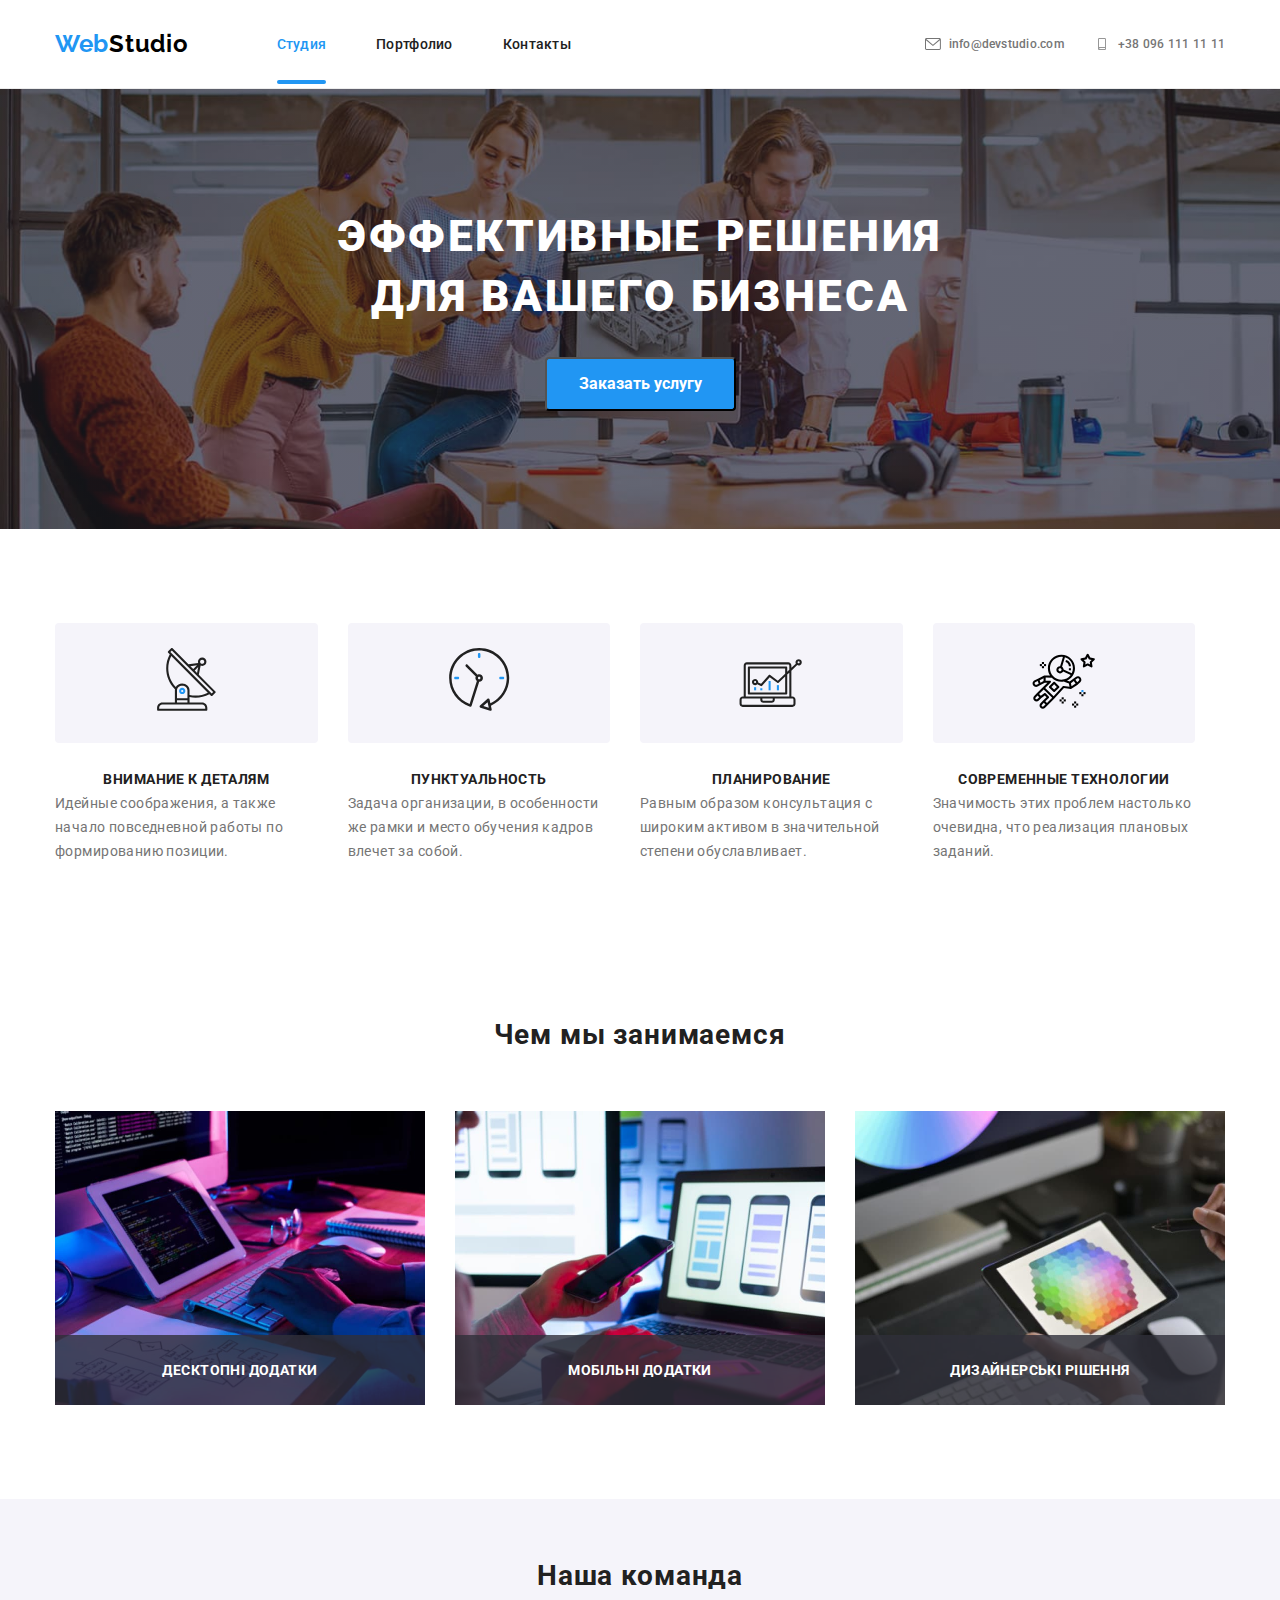
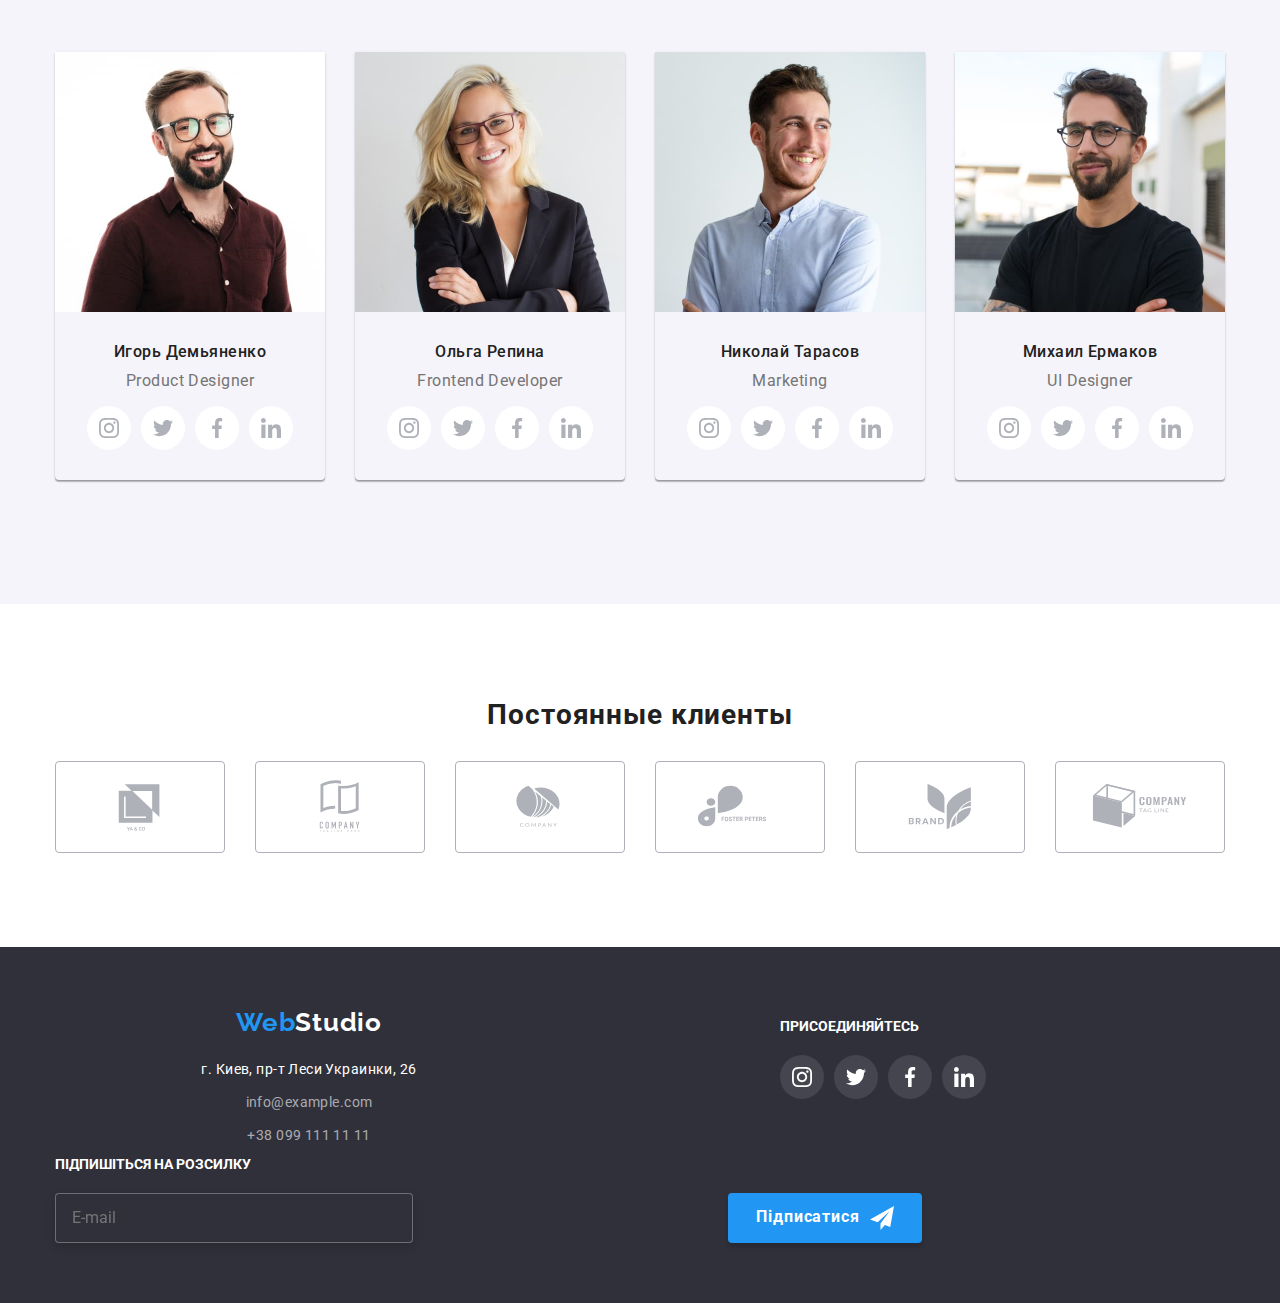
==== commit 963745fc: "8" ====
--- a/index.html
+++ b/index.html
@@ -468,7 +468,7 @@
 		<footer class="footer">
 			<div class="container footer__adress">
 				<div class="footer_adress-nav">
-                   <div class="footer_adress-nav">
+                   <div class="footer_adress-link">
 					   <a class="link footer__logo" href="">Web<span class="footer__logo--part">Studio</span></a>
 				       <address class="footer__address">
 					        <ul class="list footer__titl">
@@ -525,24 +525,22 @@
 					   </ul>
 					</div>
 				</div>
-				<div>
+				<div class="footer-bottom">
 					<p class="footer__title">Підпишіться на розсилку</p>
 					<form class="footer__modal__form">
-					   <div class="footer__modal__icon">
-						   <input type="email" name="user-imail" class="footer__form__input" required placeholder="E-mail">
-					       <button type="submit" class="footer__form__sumbit">Підписатися
-						       <svg class="footer__form__icon" width="24" height="24">
-							       <use href="./images/sprite.svg#icon-icon-send"></use>
-						       </svg>
-					       </button>
-					  </div>
+						<input type="email" name="user-imail" class="footer__form__input" required placeholder="E-mail">
+					    <button type="submit" class="footer__form__sumbit">Підписатися
+						    <svg class="footer__form__icon" width="24" height="24">
+							    <use href="./images/sprite.svg#icon-icon-send"></use>
+						    </svg>
+						</button>
 				  </form>		
 			   </div>
 		   </div>
 		</footer>
 		<!-- Modal Window -->
 
-			 <!-- <div class="backdrop is-hidden" data-modal>
+			 <div class="backdrop is-hidden" data-modal>
 			    <div class="modal">
 				     <button type="button" class="modal-close-btn" data-modal-close>
 						<svg class="modal-svg-btn" width="18" height="18">
@@ -590,10 +588,10 @@
 						</button>
 					 </form>
                 </div>
-			</div>  -->
+			</div>
 			<!-- /Modal Window -->
 
-		<!-- <script src="./js/modal.js"></script> -->
+		<script src="./js/modal.js"></script>
 		<script src="./js/mobile-menu.js"></script>
 	</body>
 </html>
--- a/css/main.min.css
+++ b/css/main.min.css
@@ -1 +1 @@
-:root{--primary-text-color: #757575;--secondary-text-color: #212121;--accent-color: #2196F3;--accent-second-color: #FFFFFF;--primary-background-color: #FFFFFF;--secondary-background-color: #2F303A;--stuff-background-color: #F5F4FA;--transition: 250ms cubic-bezier(0.4, 0, 0.2, 1)}body{font-family:"Roboto",sans-serif}.visually-hidden{position:absolute;width:1px;height:1px;margin:-1px;padding:0;overflow:hidden;border:0;clip:rect(0 0 0 0)}.footer__form__sumbit,.portfolio__section__nav,.media__list,.media__list__link,.client-link,.list-client,.social-list-link,.our-advantage,.hero-btn,.modal-close-btn{display:flex;justify-content:center;align-items:center}h1,h2,h3,h4,p{margin-top:0;margin-bottom:0}ul,ol{margin-top:0;margin-bottom:0;padding-left:0}img{display:block}button{cursor:pointer}.list{list-style:none}.link{text-decoration:none}.container{width:100%;padding-left:15px;padding-right:15px}@media screen and (min-width: 480px){.container{width:480px;margin-left:auto;margin-right:auto}}@media screen and (min-width: 768px){.container{width:768px}}@media screen and (min-width: 1200px){.container{width:1200px}}.mobile-menu-nav{font-weight:500;font-size:40px;line-height:1.17;letter-spacing:.02em}.mobile-menu-nav_link{text-decoration:none;color:#212121}.mobile-menu-nav_item:not(:last-child){margin-bottom:32px}.mobile-menu-contact__phone{color:#2196f3;font-weight:500;font-size:26px;letter-spacing:.02;line-height:1.17;margin-bottom:32px}.mobile-menu_contact{margin-top:64px;display:flex;flex-direction:column}.mobile-menu-contact__mail{color:#757575;font-size:24px;letter-spacing:.02;line-height:1.16;margin-bottom:64px}.mobile-menu-list{display:flex;flex-wrap:wrap}.mobile-menu-list__item{display:flex;font-weight:500;font-size:17px;line-height:1.22;letter-spacing:.02;color:#2196f3;margin-right:10px}.mobile-menu-list__link{color:#2196f3}.dash{margin-left:10px;margin-right:10px;width:1px;height:22px;background-color:rgba(33,33,33,.2)}.mobile-menu_close-btn{width:30px;height:30px;background:rgba(0,0,0,0);border:1px solid rgba(0,0,0,.1);border-radius:50%;position:fixed;top:10px;right:15px;padding:0;display:flex;align-items:center;justify-content:center;transition-property:fill;transition-duration:250ms;transition-timing-function:cubic-bezier(0.4, 0, 0.2, 1)}.mobile-menu__container{display:flex;flex-direction:column;justify-content:space-between;height:100%}@media screen and (max-width: 768px){.mobile-menu{position:fixed;width:100%;height:100%;max-height:767px;top:0;left:0;z-index:5;background-color:#fff;box-shadow:0 0 0 100vmax rgba(0,0,0,.5);padding-top:48px;padding-bottom:48px;padding-left:40px;opacity:0;visibility:hidden;pointer-events:none;transition:opacity 500ms linear,visibility 500ms linear}.mobile-menu.is-open{opacity:1;visibility:visible;pointer-events:auto}.mobile-menu_close-btn{position:absolute;background-color:rgba(0,0,0,0);border:none;padding:0;line-height:0;top:21px;right:23.33px}}@media screen and (min-width: 768px){.mobile-menu{display:none}}.modal-btn{font-weight:700;font-size:16px;line-height:1.9;padding-left:32px;padding-right:32px;padding-top:10px;padding-bottom:10px;font-family:inherit;margin-bottom:200px;margin-top:40px;border-radius:4px;margin:0 auto;Offset:rgba(0,0,0,.15);color:var(--accent-second-color);background-color:var(--accent-color);transition:background-color var(--transition)}.modal-btn:hover,.modal-btn:focus{background-color:#188ce8}.section-discription{font-size:14px;line-height:1.71;letter-spacing:.03em;color:var(--primary-text-color)}.backdrop{position:fixed;z-index:100;top:0;left:0;width:100%;height:100%;background-color:rgba(0,0,0,.2);transition:opacity var(--transition),visibility var(--transition)}.backdrop.is-hidden{opacity:0;visibility:hidden;pointer-events:none}.modal{position:absolute;top:50%;left:50%;transform:translate(-50%, -50%);width:528px;height:580px;background-color:var(--primary-background-color);padding:40px}.modal-close-btn{position:absolute;top:10px;right:10px;width:30px;height:30px;border-radius:50%;background-color:rgba(0,0,0,0);border:1px solid #555;padding:0;transition:border-color var(--transition)}.modal-close-btn:hover,.modal-close-btn:focus{border-color:var(--accent-color)}.modal-svg-btn{transition:fill var(--transition)}.modal-close-btn:hover .modal-svg-btn,.modal-close-btn:focus .modal-svg-btn{fill:var(--accent-color)}.modal-form-input-desc{font-weight:400;font-size:12px;line-height:1.2;display:block;margin-bottom:4px;color:var(--primary-text-color)}.modal-form{display:flex;flex-direction:column}.modal-form-input{width:100%;height:40px;border:1px Solid rgba(33,33,33,.2);border-radius:4px;padding-left:42px;transition:border-color var(--transition)}.modal-form-input:focus{outline:none;border-color:var(--accent-color)}.modal-form-field{margin-bottom:10px;border:1px}.form-title{font-weight:700;font-size:20px;line-height:1.15;margin-bottom:12px;text-align:center;height:23px}.modal-form-input-icon{display:block;position:absolute;top:50%;left:12px;transform:translateY(-50%);color:var(--secondary-text-color);transition:fill var(--transition)}.modal-form-input:focus+.modal-form-input-icon{fill:var(--accent-color)}.modal-form-input-wrapper{position:relative;display:block}.modal-form-message{resize:none;width:100%;height:100px;padding:12px 16px;border:1px solid rgba(33,33,33,.2);border-radius:4px;transition:border-color var(--transition)}.modal-form-message:focus{outline:none;border-color:var(--accent-color)}.modal-form-message::placeholder{font-size:12px;color:rgba(117,117,117,.5)}.modal-form-chek-desc::before{display:block;width:16px;height:15px;border:2px solid var(--secondary-text-color);background:var(--primary-background-color);content:"";cursor:pointer;border-radius:4px;margin-right:8.38px}.modal-form-check:checked+.modal-form-chek-desc::before{background-color:#2196f3;background-image:url(../images/vector.svg);box-shadow:var(--transition),background-image var(--transition);border-color:var(--accent-color);background-repeat:no-repeat;background-position:center}.modal-form-chek-desc{display:flex;align-items:center;margin-bottom:30px;font-size:14px;line-height:1.7;color:var(--primary-text-color);letter-spacing:.03em}.modal-form-check:focus+.modal-form-chek-desc::before{outline:1px solid #2196f3}.link-modal{color:var(--accent-color)}.modal-form-sumbit{font-weight:700;font-size:16px;line-height:1.9;align-self:center;min-width:200px;padding-left:52px;padding-right:52px;padding-top:10px;padding-bottom:10px;margin-bottom:40px;border-radius:4px;margin:0 auto;letter-spacing:6%;border:1px solid rgba(0,0,0,.15);color:var(--accent-second-color);background-color:var(--accent-color);transition:color var(--transition),background-color var(--transition)}.modal-form-sumbit:hover,.modal-form-sumbit:focus{background-color:#188ce8;color:var(--accent-second-color)}.subtitle{font-weight:700;font-size:36px;line-height:1.67;letter-spacing:.03em;color:var(--secondary-text-color)}.logo{margin-right:88px}.logo{font-weight:700;font-size:26px;line-height:1.19;font-family:"Raleway",sans-serif;letter-spacing:.03em;margin-right:88px;color:var(--accent-color);margin-top:16px;margin-bottom:16px}.logo__part{color:#000}@media screen and (max-width: 767px){.menu{display:none}.contact{display:none}.mobile-menu-open{margin-left:auto;background-color:rgba(0,0,0,0);border:none;padding:0;line-height:0}}.page-header{padding-top:16px;padding-bottom:16px}.page-header-container{display:flex;align-items:center;justify-content:space-between}@media screen and (min-width: 768px){.mobile-menu-open{display:none}.page-nav{display:flex;align-items:center}.menu{display:flex;align-items:center}.menu__item{position:relative}.menu__item:not(:last-child){margin-right:51px}.menu__link{font-weight:500;font-size:14px;line-height:1.14;letter-spacing:.02em;transition:color var(--transition);color:var(--secondary-text-color)}.menu__link:hover,.menu__link:focus{color:var(--accent-color)}.logo{font-size:24px;line-height:1.17;line-height:100%;font-family:"Raleway",sans-serif;letter-spacing:.03em;color:var(--accent-color)}.logo__part{color:#000}.contact{text-decoration:none;font-weight:500;font-size:12px;line-height:1.17;display:flex;align-items:center;letter-spacing:.02em;transition:color var(--transition);color:var(--primary-text-color)}.contact:hover,.contact:focus{color:var(--accent-color)}.contact-header{width:16px;height:12px;order:-1;fill:currentColor;margin-right:8px;cursor:pointer;fill:currentColor;transition-property:color;transition-duration:250ms;transition-timing-function:cubic-bezier(0.4, 0, 0.2, 1)}.current{display:inline-block;color:var(--accent-color)}.current::after{position:absolute;content:" ";left:0;bottom:0;margin-bottom:-31px;width:100%;height:4px;background:#2196f3;border-radius:2px}}@media screen and (min-width: 768px)and (max-width: 1199px){.header-mail{margin-left:96px;display:flex;flex-direction:column;gap:10px}}@media screen and (min-width: 1200px){.page-header{padding-top:16px;padding-bottom:16px;border-bottom:1px solid #ececec}.page-nav{top:0;left:0;margin-right:93px}.header-mail{gap:30px}.menu__item{position:relative}.menu__item:not(:last-child){margin-right:50px}}@media screen and (min-width: 480px){.header__container{height:60px}}@media screen and (min-width: 480px)and (min-width: 768px){.header__container{height:80px}}@media screen and (min-width: 768px){.header-mail{margin-left:auto}}@media screen and (min-width: 1200px){.header-mail{display:flex}}.footer_adress-nav{display:flex;flex-direction:column;justify-content:center;margin-bottom:60px}.footer{flex-direction:column;justify-content:center;align-items:center;margin-bottom:60px}@media screen and (max-width: 1199px){.footer{display:flex}}.footer__modal__form{display:flex;flex-direction:column;align-items:center;width:auto}.hero-main{padding-top:118px;padding-bottom:118px;background:var(--secondary-background-color);max-width:1600px;border-radius:0px;text-align:center;background-image:linear-gradient(rgba(47, 48, 58, 0.4), rgba(47, 48, 58, 0.4)),url("../images/herom-480.jpg");background-size:cover;background-color:#c4c4c4;background-repeat:no-repeat;background-position:center;margin:0 auto}@media screen and (min-device-pixel-ratio: 2)and (max-width: 768px),screen and (min-resolution: 192dpi)and (max-width: 768px),screen and (min-resolution: 2dppx)and (max-width: 768px){.hero-main{background-image:linear-gradient(rgba(47, 48, 58, 0.4), rgba(47, 48, 58, 0.4)),url("../images/herom-480@2x.jpg")}}@media screen and (min-width: 768px){.hero-main{background-image:linear-gradient(rgba(47, 48, 58, 0.4), rgba(47, 48, 58, 0.4)),url("../images/hero-768.jpg")}}@media screen and (min-device-pixel-ratio: 2)and (min-width: 767px),screen and (min-resolution: 192dpi)and (min-width: 767px),screen and (min-resolution: 2dppx)and (min-width: 767px){.hero-main{background-image:linear-gradient(rgba(47, 48, 58, 0.4), rgba(47, 48, 58, 0.4)),url("../images/hero-768@2x.jpg")}}@media screen and (min-width: 1200px){.hero-main{background-image:linear-gradient(rgba(47, 48, 58, 0.4), rgba(47, 48, 58, 0.4)),url("../images/hero-1600.jpg")}}@media screen and (min-device-pixel-ratio: 2)and (min-width: 1200px),screen and (min-resolution: 192dpi)and (min-width: 1200px),screen and (min-resolution: 2dppx)and (min-width: 1200px){.hero-main{background-image:linear-gradient(rgba(47, 48, 58, 0.4), rgba(47, 48, 58, 0.4)),url("../images/hero-1600@2x.jpg")}}.hero-title{font-weight:900;font-size:24px;line-height:1.62;text-align:center;margin:0 auto;margin-bottom:30px;letter-spacing:.06em;text-transform:uppercase;color:var(--accent-second-color)}@media screen and (min-width: 768px){.hero-title{width:360px}}@media screen and (min-width: 1200px){.hero-title{width:696px;font-size:44px;line-height:1.36}}.services{font-weight:700;font-size:14px;line-height:1.71;letter-spacing:.03em;text-transform:uppercase;text-align:center;color:#212121}.about{padding-bottom:94px;padding-top:94px}.servise-title{margin-bottom:30px}.our-advantage{width:100%;height:120px;border-radius:4px;margin-bottom:25px;background-color:#f5f4fa;display:flex;align-items:center;justify-content:center}@media screen and (min-width: 768px){.about-section{display:flex;justify-content:space-between}}@media screen and (min-width: 768px)and (max-width: 1199px){.about-section{flex-wrap:wrap}}@media screen and (min-width: 768px){.servise-title{width:calc((100% - 60px)/2);margin-right:30px}}@media screen and (min-width: 1200px){.servise-title{width:calc((100% - 90px)/4);margin-right:30px;margin-bottom:0px}}.second-title{margin-bottom:50px;text-align:center}.title-activity{font-weight:700;font-size:14px;line-height:1.14;letter-spacing:.03em;text-transform:uppercase}.activity .title-activity{position:absolute;bottom:0;justify-content:center;align-items:center;width:100%;height:70px;color:var(--accent-second-color);background-color:rgba(47,48,58,.8)}.title-activity{position:absolute;bottom:0;left:0;font-weight:700;font-size:14px;line-height:1.15;display:flex;justify-content:center;align-items:center;text-transform:uppercase;color:#fff;background-color:rgba(47,48,58,.8);width:100%;height:70px}.activity{display:flex;gap:30px}.position{position:relative}.section-image{padding-bottom:94px}@media screen and (max-width: 1199px){.section-image{display:none;padding:94px 0}}.command-list-foto{font-weight:500;font-size:16px;line-height:1.19;margin-bottom:10px;text-align:center;letter-spacing:.03em;color:var(--secondary-text-color)}.command-list{background:var(--stuff-background-color);width:1600px;height:648px;top:1449px}.command{box-shadow:0px 1px 3px rgba(0,0,0,.12),0px 1px 1px rgba(0,0,0,.14),0px 2px 1px rgba(0,0,0,.2);border-radius:0px 0px 4px 4px;margin-bottom:30px}.about-list-foto{font-size:16px;line-height:1.19;letter-spacing:.03em;text-align:center;color:var(--primary-text-color)}.team{background-color:var(--stuff-background-color);padding-bottom:94px;margin-bottom:0}.team-main{padding-top:30px;padding-bottom:30px}.social-list-link{width:44px;height:44px;border-radius:50%;background-color:var(--primary-background-color);transition:background-color var(--transition)}.social-list-link:hover,.social-list-link:focus{background-color:var(--accent-color)}.social-list{display:flex;justify-content:center;gap:10px;margin-top:16px}.social-list-icon{fill:#afb1b8;transition:fill var(--transition)}.social-list-link:hover .social-list-icon,.social-list-link:focus .social-list-icon{fill:var(--accent-second-color)}.second-title{font-weight:700;font-size:28px;line-height:1.18;text-align:center;letter-spacing:.03em;color:#212121;margin-bottom:30px;padding-top:60px;padding-bottom:30px}.clients-section{padding-bottom:94px;padding-top:94px}.list-client{display:flex;flex-wrap:wrap;gap:30px}.client-link{cursor:pointer;transition:border-color var(--transition)}.client-link:hover,.client-link:focus{border-color:var(--accent-color)}.client-list-icon{width:106px;height:60px;fill:currentColor}.client-link{height:92px;border:1px solid #afb1b8;border-radius:4px;display:flex;justify-content:center;align-items:center;color:var(--clients-color);transition-property:color,border;transition-duration:250ms;transition-timing-function:cubic-bezier(0.4, 0, 0.2, 1)}.client-list-icon{fill:#afb1b8;transition:fill var(--transition)}.client-item:hover .client-list-icon,.client-item:focus .client-list-icon{fill:var(--accent-color)}.client-item{width:calc((100% - 30px)/2)}@media screen and (min-width: 768px){.client-item{width:calc((100% - 60px)/3)}}@media screen and (min-width: 1200px){.client-item{width:calc((100% - 150px)/6)}}.client-title{font-weight:700;font-size:28px;line-height:1.18;text-align:center;letter-spacing:.03em;color:#212121;margin-bottom:30px}.footer{background:var(--secondary-background-color);padding:60px 0}.footer-center{flex-direction:column;justify-content:center;align-items:center;margin-bottom:60px}.footer__logo{font-weight:700;font-size:26px;line-height:1.19;font-family:"Raleway",sans-serif;letter-spacing:.03em;color:var(--accent-color);margin-bottom:20px;margin-bottom:20px;display:block;text-align:center}.footer__link{text-align:center;margin-bottom:9px}.footer__address{font-style:normal}.footer__logo--part{color:var(--accent-second-color)}.footer__address--main{font-size:14px;line-height:1.71;letter-spacing:.03em;color:rgba(255,255,255,.6)}.footer__address--main:hover,.footer__address--main:focus{color:var(--accent-color)}.mail{color:var(--accent-second-color)}.footer__title{font-weight:700;font-size:14px;line-height:1.14;font-family:"Roboto",sans-serif;color:var(--accent-second-color);margin-bottom:20px;text-transform:uppercase}.media__list__link{width:44px;height:44px;border-radius:50%;background-color:rgba(255,255,255,.1);transition:background-color var(--transition)}.media__list__link:hover,.media__list__link:focus{background-color:var(--accent-color)}.media__list__icon{fill:var(--accent-second-color);transition:fill var(--transition)}.media__list{flex-wrap:wrap;gap:10px}@media screen and (max-width: 1199px){.footer__title{text-align:center}}.footer-center{width:100%}.portfolio__section__btn{font-weight:500;font-size:16px;line-height:1.63;font-family:inherit;border:none;cursor:pointer;padding-top:6px;padding-bottom:6px;padding-left:22px;padding-right:22px;border-radius:4px;letter-spacing:.03em;color:var(--secondary-text-color);background:var(--stuff-background-color);transition:color var(--transition),background var(--transition)}.portfolio__section__btn:hover,.portfolio__section__btn:focus{color:var(--accent-second-color);background:var(--accent-color)}.portfolio__section__nav{margin-bottom:50px}.projects__title_name{line-height:1.9;letter-spacing:.03em;color:var(--primary-text-color)}.projects__title{font-weight:700;font-size:18px;line-height:2;margin-bottom:4px;letter-spacing:.06em;color:var(--secondary-text-color)}.portfolio__section__modal:not(:last-child){margin-right:8px}.current{color:var(--accent-color)}.portfolio-main{margin-bottom:94px}.card{display:flex;justify-content:space-between;flex-wrap:wrap;gap:30px}.projects{padding-left:24px;padding-top:20px;padding-bottom:20px;padding-right:24px;border:1px solid #eee;border-top:none}.portfolio{padding-top:94px;padding-bottom:94px}.card__link__img{position:relative;overflow:hidden}.overlay{position:absolute;font-size:18px;line-height:28px;left:0;top:0;width:100%;height:100%;overflow:auto;transform:translate(0, 100%);transition:transform var(--transition);padding-top:63px;padding-bottom:63px;padding-left:24px;padding-right:24px;color:var(--accent-second-color);background-color:rgba(33,150,243,.9)}.card__link:hover .overlay,.overlay .card__link:focus{transform:translate(0, 0)}.card__link{display:block}.card__link:hover,.card__link:focus{box-shadow:1px 1px rgba(0,0,0,.12),0px 4px 4px rgba(0,0,0,.06),1px 4px 6px rgba(0,0,0,.16)}.footer__form__input{width:358px;height:50px;color:var(--accent-second-color);border:1px solid rgba(255,255,255,.3);filter:drop-shadow(0px, 4px rgba(0, 0, 0, 0.15));border-radius:4px;background-color:var(--secondary-background-color);padding-left:16px;margin-right:12px;transition:border-color var(--transition)}.footer__form__input:focus{border-color:var(--accent-color);outline:none}.footer__form__sumbit{font-weight:700;font-size:16px;line-height:1.9;color:var(--accent-second-color);background-color:var(--accent-color);border-radius:4px;box-shadow:0px 4px 4px 0,0,0,.15;border:none;height:50px;padding:10px 28px}.footer__form__sumbit:hover,.footer__form__sumbit:focus{background-color:#188ce8;color:var(--accent-second-color)}.footer__form__icon{fill:var(--accent-second-color);margin-left:10px}.footer__modal__icon{display:flex;justify-content:center}.footer__modal__form{margin-left:93px}/*# sourceMappingURL=main.min.css.map */+:root{--primary-text-color: #757575;--secondary-text-color: #212121;--accent-color: #2196F3;--accent-second-color: #FFFFFF;--primary-background-color: #FFFFFF;--secondary-background-color: #2F303A;--stuff-background-color: #F5F4FA;--transition: 250ms cubic-bezier(0.4, 0, 0.2, 1)}body{font-family:"Roboto",sans-serif}.visually-hidden{position:absolute;width:1px;height:1px;margin:-1px;padding:0;overflow:hidden;border:0;clip:rect(0 0 0 0)}.footer__form__sumbit,.portfolio__section__nav,.media__list,.media__list__link,.client-link,.list-client,.social-list-link,.our-advantage,.hero-btn,.modal-close-btn{display:flex;justify-content:center;align-items:center}h1,h2,h3,h4,p{margin-top:0;margin-bottom:0}ul,ol{margin-top:0;margin-bottom:0;padding-left:0}img{display:block}button{cursor:pointer}.list{list-style:none}.link{text-decoration:none}.container{width:100%;padding-left:15px;padding-right:15px}@media screen and (min-width: 480px){.container{width:480px;margin-left:auto;margin-right:auto}}@media screen and (min-width: 768px){.container{width:768px}}@media screen and (min-width: 1200px){.container{width:1200px}}.mobile-menu-nav{font-weight:500;font-size:40px;line-height:1.17;letter-spacing:.02em}.mobile-menu-nav_link{text-decoration:none;color:#212121}.mobile-menu-nav_item:not(:last-child){margin-bottom:32px}.mobile-menu-contact__phone{color:#2196f3;font-weight:500;font-size:26px;letter-spacing:.02;line-height:1.17;margin-bottom:32px}.mobile-menu_contact{margin-top:64px;display:flex;flex-direction:column}.mobile-menu-contact__mail{color:#757575;font-size:24px;letter-spacing:.02;line-height:1.16;margin-bottom:64px}.mobile-menu-list{display:flex;flex-wrap:wrap}.mobile-menu-list__item{display:flex;font-weight:500;font-size:17px;line-height:1.22;letter-spacing:.02;color:#2196f3;margin-right:10px}.mobile-menu-list__link{color:#2196f3}.dash{margin-left:10px;margin-right:10px;width:1px;height:22px;background-color:rgba(33,33,33,.2)}.mobile-menu_close-btn{width:30px;height:30px;background:rgba(0,0,0,0);border:1px solid rgba(0,0,0,.1);border-radius:50%;position:fixed;top:10px;right:15px;padding:0;display:flex;align-items:center;justify-content:center;transition-property:fill;transition-duration:250ms;transition-timing-function:cubic-bezier(0.4, 0, 0.2, 1)}.mobile-menu__container{display:flex;flex-direction:column;justify-content:space-between;height:100%}@media screen and (max-width: 768px){.mobile-menu{position:fixed;width:100%;height:100%;max-height:767px;top:0;left:0;z-index:5;background-color:#fff;box-shadow:0 0 0 100vmax rgba(0,0,0,.5);padding-top:48px;padding-bottom:48px;padding-left:40px;opacity:0;visibility:hidden;pointer-events:none;transition:opacity 500ms linear,visibility 500ms linear}.mobile-menu.is-open{opacity:1;visibility:visible;pointer-events:auto}.mobile-menu_close-btn{position:absolute;background-color:rgba(0,0,0,0);border:none;padding:0;line-height:0;top:21px;right:23.33px}}@media screen and (min-width: 768px){.mobile-menu{display:none}}.modal-btn{font-weight:700;font-size:16px;line-height:1.9;padding-left:32px;padding-right:32px;padding-top:10px;padding-bottom:10px;font-family:inherit;margin-bottom:200px;margin-top:40px;border-radius:4px;margin:0 auto;Offset:rgba(0,0,0,.15);color:var(--accent-second-color);background-color:var(--accent-color);transition:background-color var(--transition)}.modal-btn:hover,.modal-btn:focus{background-color:#188ce8}.section-discription{font-size:14px;line-height:1.71;letter-spacing:.03em;color:var(--primary-text-color)}.backdrop{position:fixed;z-index:100;top:0;left:0;width:100%;height:100%;background-color:rgba(0,0,0,.2);transition:opacity var(--transition),visibility var(--transition)}.backdrop.is-hidden{opacity:0;visibility:hidden;pointer-events:none}.modal{position:absolute;top:50%;left:50%;transform:translate(-50%, -50%);width:528px;height:580px;background-color:var(--primary-background-color);padding:40px}.modal-close-btn{position:absolute;top:10px;right:10px;width:30px;height:30px;border-radius:50%;background-color:rgba(0,0,0,0);border:1px solid #555;padding:0;transition:border-color var(--transition)}.modal-close-btn:hover,.modal-close-btn:focus{border-color:var(--accent-color)}.modal-svg-btn{transition:fill var(--transition)}.modal-close-btn:hover .modal-svg-btn,.modal-close-btn:focus .modal-svg-btn{fill:var(--accent-color)}.modal-form-input-desc{font-weight:400;font-size:12px;line-height:1.2;display:block;margin-bottom:4px;color:var(--primary-text-color)}.modal-form{display:flex;flex-direction:column}.modal-form-input{width:100%;height:40px;border:1px Solid rgba(33,33,33,.2);border-radius:4px;padding-left:42px;transition:border-color var(--transition)}.modal-form-input:focus{outline:none;border-color:var(--accent-color)}.modal-form-field{margin-bottom:10px;border:1px}.form-title{font-weight:700;font-size:20px;line-height:1.15;margin-bottom:12px;text-align:center;height:23px}.modal-form-input-icon{display:block;position:absolute;top:50%;left:12px;transform:translateY(-50%);color:var(--secondary-text-color);transition:fill var(--transition)}.modal-form-input:focus+.modal-form-input-icon{fill:var(--accent-color)}.modal-form-input-wrapper{position:relative;display:block}.modal-form-message{resize:none;width:100%;height:100px;padding:12px 16px;border:1px solid rgba(33,33,33,.2);border-radius:4px;transition:border-color var(--transition)}.modal-form-message:focus{outline:none;border-color:var(--accent-color)}.modal-form-message::placeholder{font-size:12px;color:rgba(117,117,117,.5)}.modal-form-chek-desc::before{display:block;width:16px;height:15px;border:2px solid var(--secondary-text-color);background:var(--primary-background-color);content:"";cursor:pointer;border-radius:4px;margin-right:8.38px}.modal-form-check:checked+.modal-form-chek-desc::before{background-color:#2196f3;background-image:url(../images/vector.svg);box-shadow:var(--transition),background-image var(--transition);border-color:var(--accent-color);background-repeat:no-repeat;background-position:center}.modal-form-chek-desc{display:flex;align-items:center;margin-bottom:30px;font-size:14px;line-height:1.7;color:var(--primary-text-color);letter-spacing:.03em}.modal-form-check:focus+.modal-form-chek-desc::before{outline:1px solid #2196f3}.link-modal{color:var(--accent-color)}.modal-form-sumbit{font-weight:700;font-size:16px;line-height:1.9;align-self:center;min-width:200px;padding-left:52px;padding-right:52px;padding-top:10px;padding-bottom:10px;margin-bottom:40px;border-radius:4px;margin:0 auto;letter-spacing:6%;border:1px solid rgba(0,0,0,.15);color:var(--accent-second-color);background-color:var(--accent-color);transition:color var(--transition),background-color var(--transition)}.modal-form-sumbit:hover,.modal-form-sumbit:focus{background-color:#188ce8;color:var(--accent-second-color)}.subtitle{font-weight:700;font-size:36px;line-height:1.67;letter-spacing:.03em;color:var(--secondary-text-color)}.logo{margin-right:88px}.logo{font-weight:700;font-size:26px;line-height:1.19;font-family:"Raleway",sans-serif;letter-spacing:.03em;margin-right:88px;color:var(--accent-color);margin-top:16px;margin-bottom:16px}.logo__part{color:#000}@media screen and (max-width: 767px){.menu{display:none}.contact{display:none}.mobile-menu-open{margin-left:auto;background-color:rgba(0,0,0,0);border:none;padding:0;line-height:0}}.page-header{padding-top:16px;padding-bottom:16px}.page-header-container{display:flex;align-items:center;justify-content:space-between}@media screen and (min-width: 768px){.mobile-menu-open{display:none}.page-nav{display:flex;align-items:center}.menu{display:flex;align-items:center}.menu__item{position:relative}.menu__item:not(:last-child){margin-right:51px}.menu__link{font-weight:500;font-size:14px;line-height:1.14;letter-spacing:.02em;transition:color var(--transition);color:var(--secondary-text-color)}.menu__link:hover,.menu__link:focus{color:var(--accent-color)}.logo{font-size:24px;line-height:1.17;line-height:100%;font-family:"Raleway",sans-serif;letter-spacing:.03em;color:var(--accent-color)}.logo__part{color:#000}.contact{text-decoration:none;font-weight:500;font-size:12px;line-height:1.17;display:flex;align-items:center;letter-spacing:.02em;transition:color var(--transition);color:var(--primary-text-color)}.contact:hover,.contact:focus{color:var(--accent-color)}.contact-header{width:16px;height:12px;order:-1;fill:currentColor;margin-right:8px;cursor:pointer;fill:currentColor;transition-property:color;transition-duration:250ms;transition-timing-function:cubic-bezier(0.4, 0, 0.2, 1)}.current{display:inline-block;color:var(--accent-color)}.current::after{position:absolute;content:" ";left:0;bottom:0;margin-bottom:-31px;width:100%;height:4px;background:#2196f3;border-radius:2px}}@media screen and (min-width: 768px)and (max-width: 1199px){.header-mail{margin-left:96px;display:flex;flex-direction:column;gap:10px}}@media screen and (min-width: 1200px){.page-header{padding-top:16px;padding-bottom:16px;border-bottom:1px solid #ececec}.page-nav{top:0;left:0;margin-right:93px}.header-mail{gap:30px}.menu__item{position:relative}.menu__item:not(:last-child){margin-right:50px}}@media screen and (min-width: 480px){.header__container{height:60px}}@media screen and (min-width: 480px)and (min-width: 768px){.header__container{height:80px}}@media screen and (min-width: 768px){.header-mail{margin-left:auto}}@media screen and (min-width: 1200px){.header-mail{display:flex}}@media screen and (max-width: 1199px){.footer{display:flex}}.footer__modal__form{display:flex;flex-direction:column;align-items:center;width:auto}.hero-main{padding-top:118px;padding-bottom:118px;background:var(--secondary-background-color);max-width:1600px;border-radius:0px;text-align:center;background-image:linear-gradient(rgba(47, 48, 58, 0.4), rgba(47, 48, 58, 0.4)),url("../images/herom-480.jpg");background-size:cover;background-color:#c4c4c4;background-repeat:no-repeat;background-position:center;margin:0 auto}@media screen and (min-device-pixel-ratio: 2)and (max-width: 768px),screen and (min-resolution: 192dpi)and (max-width: 768px),screen and (min-resolution: 2dppx)and (max-width: 768px){.hero-main{background-image:linear-gradient(rgba(47, 48, 58, 0.4), rgba(47, 48, 58, 0.4)),url("../images/herom-480@2x.jpg")}}@media screen and (min-width: 768px){.hero-main{background-image:linear-gradient(rgba(47, 48, 58, 0.4), rgba(47, 48, 58, 0.4)),url("../images/hero-768.jpg")}}@media screen and (min-device-pixel-ratio: 2)and (min-width: 767px),screen and (min-resolution: 192dpi)and (min-width: 767px),screen and (min-resolution: 2dppx)and (min-width: 767px){.hero-main{background-image:linear-gradient(rgba(47, 48, 58, 0.4), rgba(47, 48, 58, 0.4)),url("../images/hero-768@2x.jpg")}}@media screen and (min-width: 1200px){.hero-main{background-image:linear-gradient(rgba(47, 48, 58, 0.4), rgba(47, 48, 58, 0.4)),url("../images/hero-1600.jpg")}}@media screen and (min-device-pixel-ratio: 2)and (min-width: 1200px),screen and (min-resolution: 192dpi)and (min-width: 1200px),screen and (min-resolution: 2dppx)and (min-width: 1200px){.hero-main{background-image:linear-gradient(rgba(47, 48, 58, 0.4), rgba(47, 48, 58, 0.4)),url("../images/hero-1600@2x.jpg")}}.hero-title{font-weight:900;font-size:24px;line-height:1.62;text-align:center;margin:0 auto;margin-bottom:30px;letter-spacing:.06em;text-transform:uppercase;color:var(--accent-second-color)}@media screen and (min-width: 768px){.hero-title{width:360px}}@media screen and (min-width: 1200px){.hero-title{width:696px;font-size:44px;line-height:1.36}}.services{font-weight:700;font-size:14px;line-height:1.71;letter-spacing:.03em;text-transform:uppercase;text-align:center;color:#212121}.about{padding-bottom:94px;padding-top:94px}.servise-title{margin-bottom:30px}.our-advantage{width:100%;height:120px;border-radius:4px;margin-bottom:25px;background-color:#f5f4fa;display:flex;align-items:center;justify-content:center}@media screen and (min-width: 768px){.about-section{display:flex;justify-content:space-between}}@media screen and (min-width: 768px)and (max-width: 1199px){.about-section{flex-wrap:wrap}}@media screen and (min-width: 768px){.servise-title{width:calc((100% - 60px)/2);margin-right:30px}}@media screen and (min-width: 1200px){.servise-title{width:calc((100% - 90px)/4);margin-right:30px;margin-bottom:0px}}.second-title{margin-bottom:50px;text-align:center}.title-activity{font-weight:700;font-size:14px;line-height:1.14;letter-spacing:.03em;text-transform:uppercase}.activity .title-activity{position:absolute;bottom:0;justify-content:center;align-items:center;width:100%;height:70px;color:var(--accent-second-color);background-color:rgba(47,48,58,.8)}.title-activity{position:absolute;bottom:0;left:0;font-weight:700;font-size:14px;line-height:1.15;display:flex;justify-content:center;align-items:center;text-transform:uppercase;color:#fff;background-color:rgba(47,48,58,.8);width:100%;height:70px}.activity{display:flex;gap:30px}.position{position:relative}.section-image{padding-bottom:94px}@media screen and (max-width: 1199px){.section-image{display:none;padding:94px 0}}.command-list-foto{font-weight:500;font-size:16px;line-height:1.19;margin-bottom:10px;text-align:center;letter-spacing:.03em;color:var(--secondary-text-color)}.command-list{background:var(--stuff-background-color);width:1600px;height:648px;top:1449px}.command{box-shadow:0px 1px 3px rgba(0,0,0,.12),0px 1px 1px rgba(0,0,0,.14),0px 2px 1px rgba(0,0,0,.2);border-radius:0px 0px 4px 4px;margin-bottom:30px}.about-list-foto{font-size:16px;line-height:1.19;letter-spacing:.03em;text-align:center;color:var(--primary-text-color)}.team{background-color:var(--stuff-background-color);padding-bottom:94px;margin-bottom:0}.team-main{padding-top:30px;padding-bottom:30px}.social-list-link{width:44px;height:44px;border-radius:50%;background-color:var(--primary-background-color);transition:background-color var(--transition)}.social-list-link:hover,.social-list-link:focus{background-color:var(--accent-color)}.social-list{display:flex;justify-content:center;gap:10px;margin-top:16px}.social-list-icon{fill:#afb1b8;transition:fill var(--transition)}.social-list-link:hover .social-list-icon,.social-list-link:focus .social-list-icon{fill:var(--accent-second-color)}.second-title{font-weight:700;font-size:28px;line-height:1.18;text-align:center;letter-spacing:.03em;color:#212121;margin-bottom:30px;padding-top:60px;padding-bottom:30px}.clients-section{padding-bottom:94px;padding-top:94px}.list-client{display:flex;flex-wrap:wrap;gap:30px}.client-link{cursor:pointer;transition:border-color var(--transition)}.client-link:hover,.client-link:focus{border-color:var(--accent-color)}.client-list-icon{width:106px;height:60px;fill:currentColor}.client-link{height:92px;border:1px solid #afb1b8;border-radius:4px;display:flex;justify-content:center;align-items:center;color:var(--clients-color);transition-property:color,border;transition-duration:250ms;transition-timing-function:cubic-bezier(0.4, 0, 0.2, 1)}.client-list-icon{fill:#afb1b8;transition:fill var(--transition)}.client-item:hover .client-list-icon,.client-item:focus .client-list-icon{fill:var(--accent-color)}.client-item{width:calc((100% - 30px)/2)}@media screen and (min-width: 768px){.client-item{width:calc((100% - 60px)/3)}}@media screen and (min-width: 1200px){.client-item{width:calc((100% - 150px)/6)}}.client-title{font-weight:700;font-size:28px;line-height:1.18;text-align:center;letter-spacing:.03em;color:#212121;margin-bottom:30px}.footer{background:var(--secondary-background-color);padding:60px 0}.footer-center{flex-direction:column;justify-content:center;align-items:center;margin-bottom:60px}.footer__logo{font-weight:700;font-size:26px;line-height:1.19;font-family:"Raleway",sans-serif;letter-spacing:.03em;color:var(--accent-color);margin-bottom:20px;margin-bottom:20px;display:block;text-align:center}.footer__link{text-align:center;margin-bottom:9px}.footer__address{font-style:normal}.footer__logo--part{color:var(--accent-second-color)}.footer__address--main{font-size:14px;line-height:1.71;letter-spacing:.03em;color:rgba(255,255,255,.6)}.footer__address--main:hover,.footer__address--main:focus{color:var(--accent-color)}.mail{color:var(--accent-second-color)}.footer__title{font-weight:700;font-size:14px;line-height:1.14;font-family:"Roboto",sans-serif;color:var(--accent-second-color);margin-bottom:20px;text-transform:uppercase}.media__list__link{width:44px;height:44px;border-radius:50%;background-color:rgba(255,255,255,.1);transition:background-color var(--transition)}.media__list__link:hover,.media__list__link:focus{background-color:var(--accent-color)}.media__list__icon{fill:var(--accent-second-color);transition:fill var(--transition)}.media__list{flex-wrap:wrap;gap:10px}@media screen and (max-width: 1199px){.footer__title{text-align:center}}.footer-center{width:100%}.footer-bottom{width:auto}.footer__modal__form{display:flex;flex-direction:column;align-items:center}.footer__modal__form{display:flex;flex-direction:column;align-items:center}.footer__form__input{margin-right:12px;padding:15px;color:#fff;height:50px;width:100%;background-color:rgba(0,0,0,0);border-radius:4px;border:1px solid rgba(255,255,255,.3);filter:drop-shadow(0px 4px 4px rgba(0, 0, 0, 0.15));transition-property:border-color;transition-duration:250ms;transition-timing-function:cubic-bezier(0.4, 0, 0.2, 1)}.footer__form__sumbit{margin:0 auto;padding:10px 32px;display:flex;background-color:var(--accent-color);color:#fff;font-weight:700;font-size:16px;line-height:1.87;letter-spacing:.06em;box-shadow:0px 4px 4px rgba(0,0,0,.15);border-radius:4px;margin-top:20px}.footer{flex-direction:column;justify-content:center;align-items:center}.footer_adress-link{display:flex;flex-direction:column;justify-content:center;margin-bottom:60px}@media screen and (min-width: 768px){.footer_adress-nav{display:flex;justify-content:space-around;align-items:baseline}}@media screen and (max-width: 1199px){.footer-center{display:flex}}@media screen and (min-width: 1200px){.footer__address{display:flex;align-items:baseline}}@media screen and (min-width: 1200px){.footer_adress-link{margin-right:70px;margin-bottom:0%}.footer-center{margin-right:93px;margin-bottom:0px;width:auto}.footer__modal__form{display:flex;flex-direction:row}.footer__form__input{width:358px}.footer__form__sumbit{margin:0 auto}}.portfolio__section__btn{font-weight:500;font-size:16px;line-height:1.63;font-family:inherit;border:none;cursor:pointer;padding-top:6px;padding-bottom:6px;padding-left:22px;padding-right:22px;border-radius:4px;letter-spacing:.03em;color:var(--secondary-text-color);background:var(--stuff-background-color);transition:color var(--transition),background var(--transition)}.portfolio__section__btn:hover,.portfolio__section__btn:focus{color:var(--accent-second-color);background:var(--accent-color)}.portfolio__section__nav{margin-bottom:50px}.projects__title_name{line-height:1.9;letter-spacing:.03em;color:var(--primary-text-color)}.projects__title{font-weight:700;font-size:18px;line-height:2;margin-bottom:4px;letter-spacing:.06em;color:var(--secondary-text-color)}.portfolio__section__modal:not(:last-child){margin-right:8px}.current{color:var(--accent-color)}.portfolio-main{margin-bottom:94px}.card{display:flex;justify-content:space-between;flex-wrap:wrap;gap:30px}.projects{padding-left:24px;padding-top:20px;padding-bottom:20px;padding-right:24px;border:1px solid #eee;border-top:none}.portfolio{padding-top:94px;padding-bottom:94px}.card__link__img{position:relative;overflow:hidden}.overlay{position:absolute;font-size:18px;line-height:28px;left:0;top:0;width:100%;height:100%;overflow:auto;transform:translate(0, 100%);transition:transform var(--transition);padding-top:63px;padding-bottom:63px;padding-left:24px;padding-right:24px;color:var(--accent-second-color);background-color:rgba(33,150,243,.9)}.card__link:hover .overlay,.overlay .card__link:focus{transform:translate(0, 0)}.card__link{display:block}.card__link:hover,.card__link:focus{box-shadow:1px 1px rgba(0,0,0,.12),0px 4px 4px rgba(0,0,0,.06),1px 4px 6px rgba(0,0,0,.16)}.footer__form__input{width:358px;height:50px;color:var(--accent-second-color);border:1px solid rgba(255,255,255,.3);filter:drop-shadow(0px, 4px rgba(0, 0, 0, 0.15));border-radius:4px;background-color:var(--secondary-background-color);padding-left:16px;margin-right:12px;transition:border-color var(--transition)}.footer__form__input:focus{border-color:var(--accent-color);outline:none}.footer__form__sumbit{font-weight:700;font-size:16px;line-height:1.9;color:var(--accent-second-color);background-color:var(--accent-color);border-radius:4px;box-shadow:0px 4px 4px 0,0,0,.15;border:none;height:50px;padding:10px 28px}.footer__form__sumbit:hover,.footer__form__sumbit:focus{background-color:#188ce8;color:var(--accent-second-color)}.footer__form__icon{fill:var(--accent-second-color);margin-left:10px}.footer__modal__icon{display:flex;justify-content:center}/*# sourceMappingURL=main.min.css.map */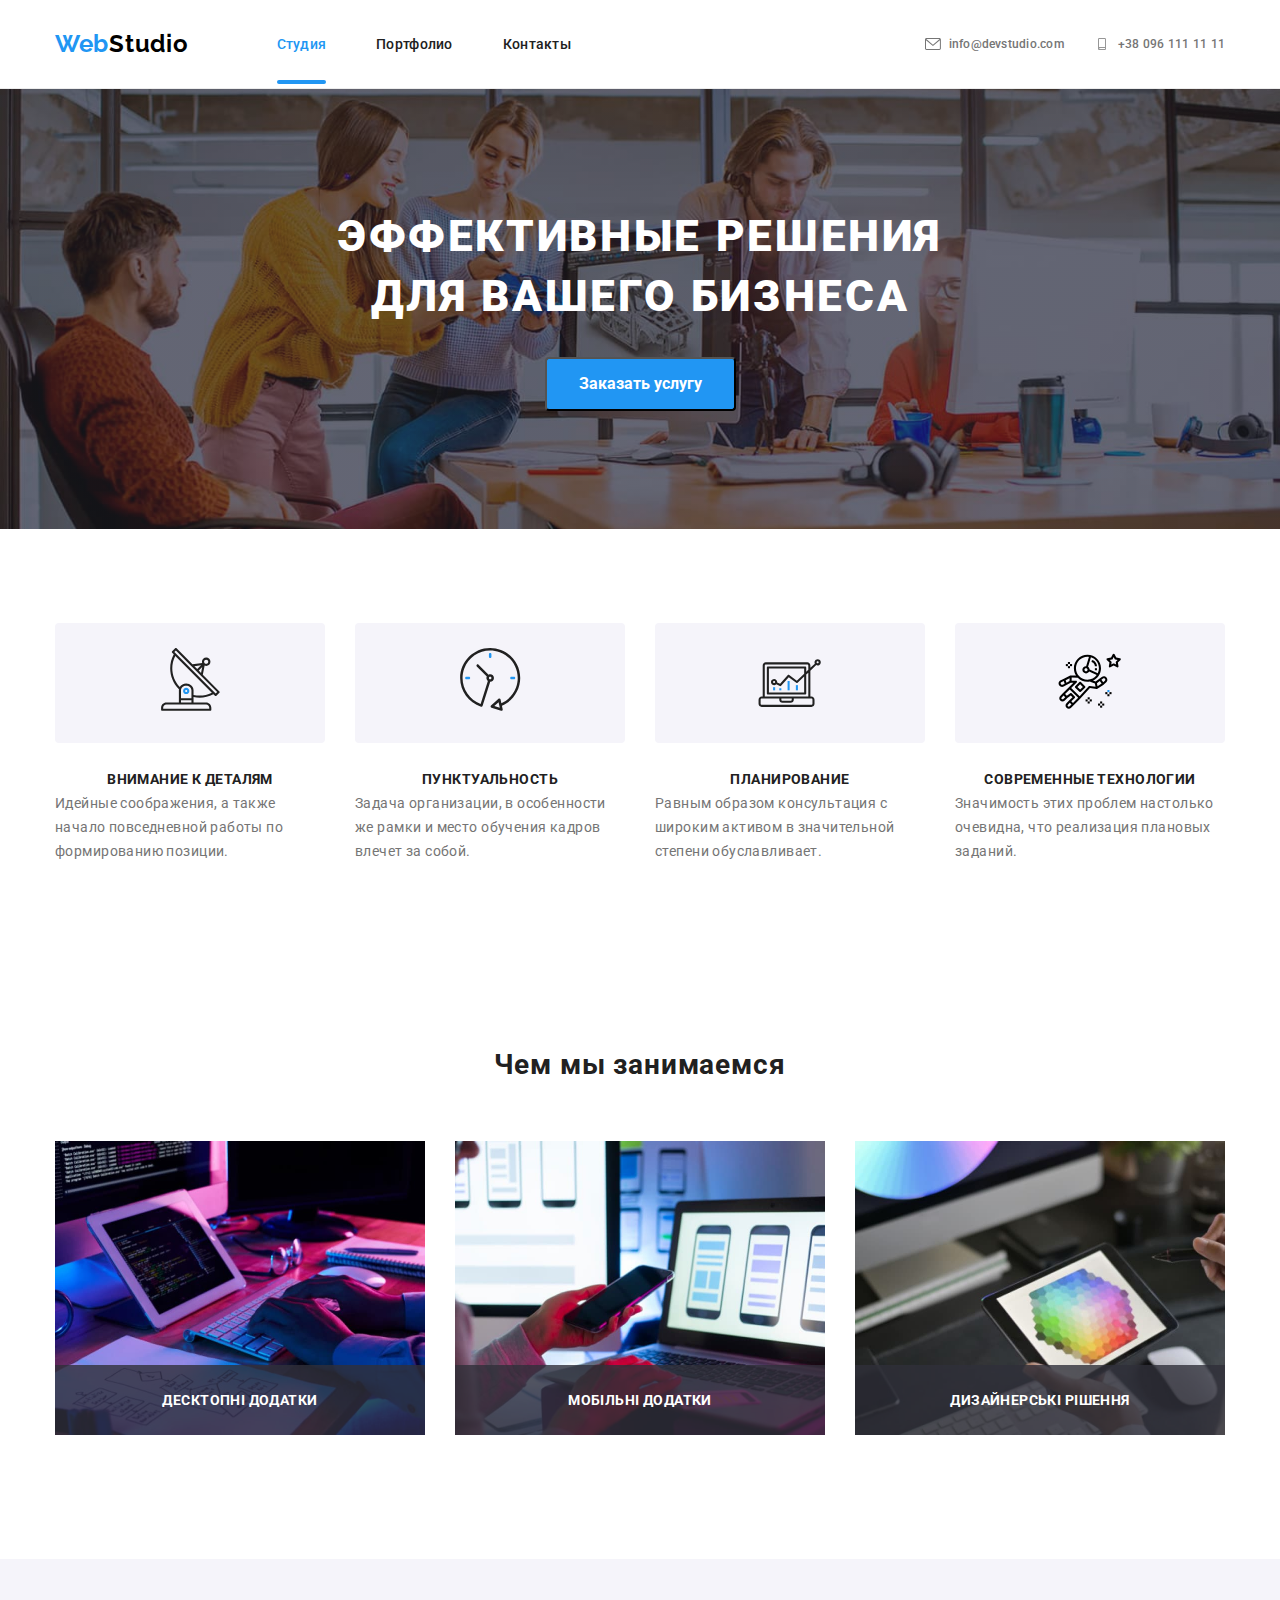
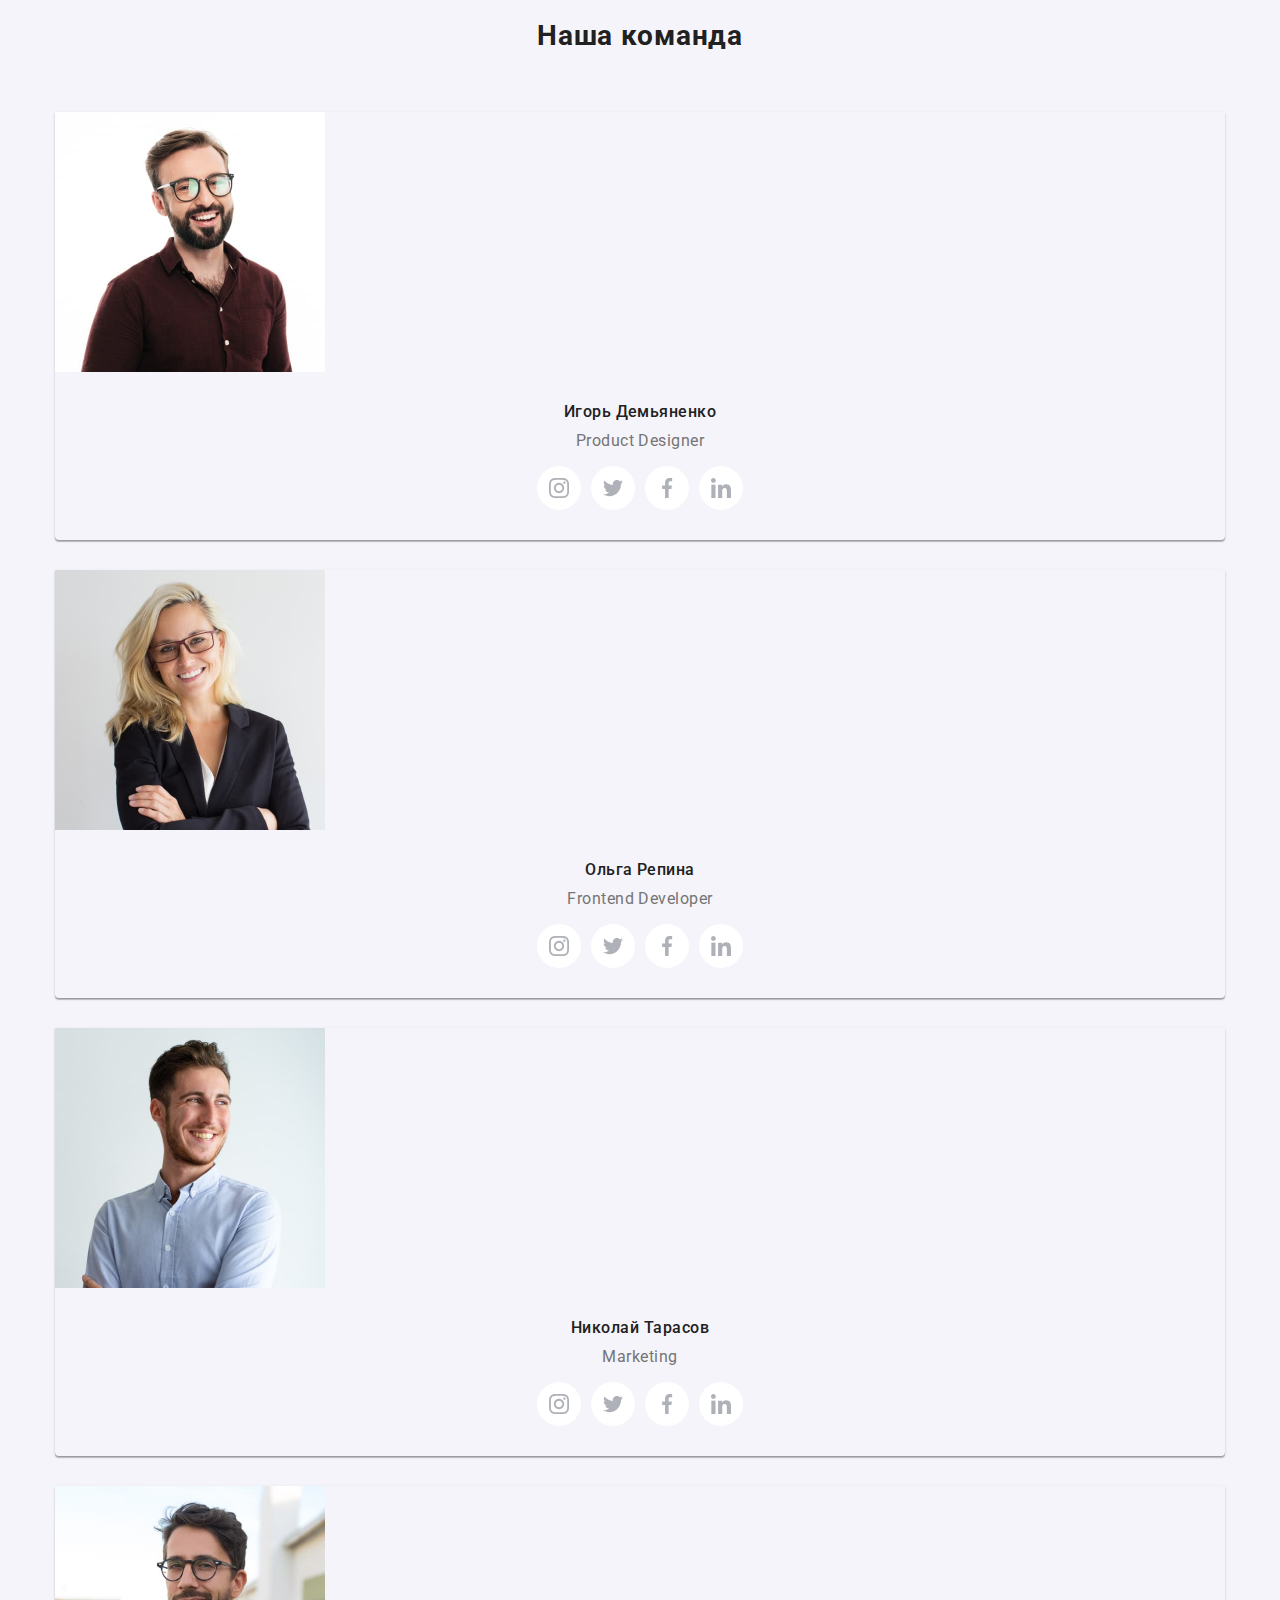
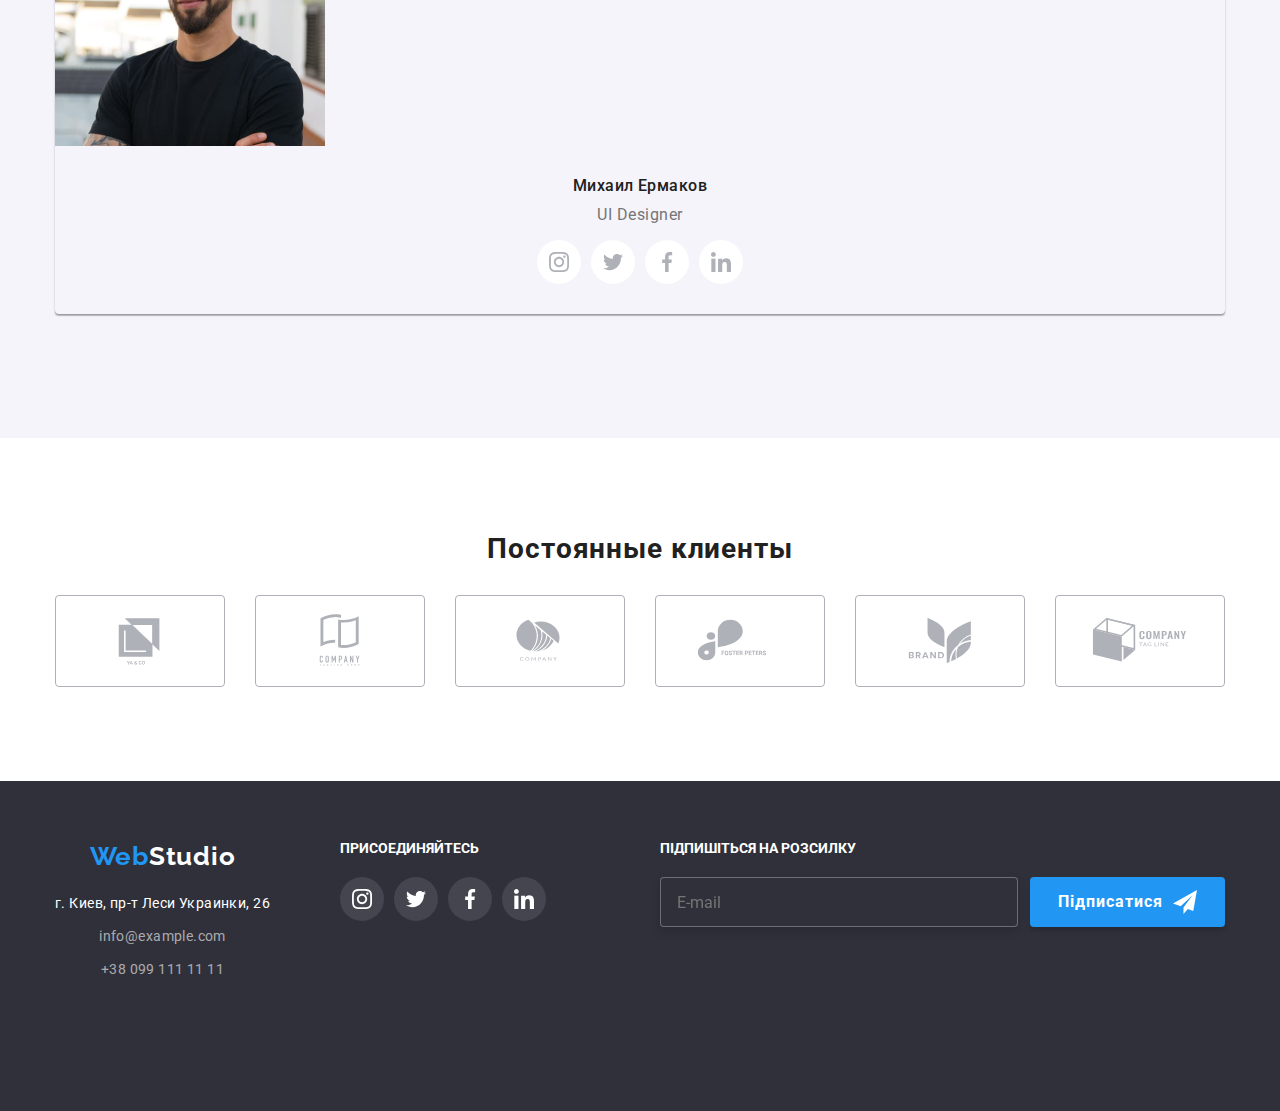
==== commit 932e1cda: "8 vupravlen" ====
--- a/index.html
+++ b/index.html
@@ -232,8 +232,8 @@
 			<section class="team">
 				<div class="container">
 					<h2 class="subtitle second-title">Наша команда</h2>
-					<ul class="list about-section">
-						<li class="command">
+					<ul class="list about-command">
+						<li class="command about-command_cart">
 							<picture>
                                 <source srcset="./images/igor-270/igor-270@2x.jpg 2x" media="(min-width: 1200px)">
                                 <source srcset="./images/igor-354/igor-354.jpg 1x,
@@ -277,7 +277,7 @@
 								</ul>
 							</div>
 						</li>
-						<li class="command">
+						<li class="command about-command_cart">
 							<picture>
                                 <source srcset="./images/olga-270/olga-270@2x.jpg 2x" media="(min-width: 1200px)">
                                 <source srcset="./images/olga-354/olga-354.jpg 1x,
@@ -321,7 +321,7 @@
 								</ul>
 							</div>
 						</li>
-						<li class="command">
+						<li class="command about-command_cart">
 							<picture>
                                 <source srcset="./images/nikolay-270/nikolay-270@2x.jpg 2x" media="(min-width: 1200px)">
                                 <source srcset="./images/nikolay-354/nikolay-354.jpg 1x,
@@ -329,7 +329,7 @@
                                 <source srcset="./images/nikolay-450/nikolay-450.jpg 1x,
                                     ./images/nikolay-450/nikolay-450@2x.jpg 2x" media="(min-width: 480px)">
                                 <img src="./images/dz1/nikolai-tarasov.jpg" alt="Фото маркетолога">
-                        </picture>
+                           </picture>
 							<div class="team-main">
 								<h3 class="command-list-foto">Николай Тарасов</h3>
 								<p class="about-list-foto" lang="en">Marketing</p>
@@ -365,7 +365,7 @@
 								</ul>
 							</div>
 						</li>
-						<li class="command">
+						<li class="command about-command_cart">
 							<picture>
                                 <source srcset="./images/mykhail-270/mykhail-270@2x.jpg 2x" media="(min-width: 1200px)">
                                 <source srcset="./images/mykhail-354/mykhail-354.jpg 1x,
@@ -373,7 +373,7 @@
                                 <source srcset="./images/mykhail-450/mykhail-450.jpg 1x,
                                     ./images/mykhail-450/mykhail-450@2x.jpg 2x" media="(min-width: 480px)">
                                 <img src="./images/dz1/mihail-ermakov.jpg" alt="Фото UI дизайнера">
-                        </picture>
+                          </picture>
 							<div class="team-main">
 								<h3 class="command-list-foto">Михаил Ермаков</h3>
 								<p class="about-list-foto" lang="en">UI Designer</p>
@@ -547,8 +547,8 @@
 							<use href="./images/sprite.svg#icon-modal-close"></use>
 						</svg>
 					 </button>
+					 <p class="form-title">Залиште свої дані, ми вам передзвонимо</p>
 					 <form class="modal-form">
-						<p class="form-title">Залиште свої дані, ми вам передзвонимо</p>
 						<label class="modal-form-field">
 							<span class="modal-form-input-desc">Ім'я</span>
 							<span class="modal-form-input-wrapper">
--- a/css/main.min.css
+++ b/css/main.min.css
@@ -1 +1 @@
-:root{--primary-text-color: #757575;--secondary-text-color: #212121;--accent-color: #2196F3;--accent-second-color: #FFFFFF;--primary-background-color: #FFFFFF;--secondary-background-color: #2F303A;--stuff-background-color: #F5F4FA;--transition: 250ms cubic-bezier(0.4, 0, 0.2, 1)}body{font-family:"Roboto",sans-serif}.visually-hidden{position:absolute;width:1px;height:1px;margin:-1px;padding:0;overflow:hidden;border:0;clip:rect(0 0 0 0)}.footer__form__sumbit,.portfolio__section__nav,.media__list,.media__list__link,.client-link,.list-client,.social-list-link,.our-advantage,.hero-btn,.modal-close-btn{display:flex;justify-content:center;align-items:center}h1,h2,h3,h4,p{margin-top:0;margin-bottom:0}ul,ol{margin-top:0;margin-bottom:0;padding-left:0}img{display:block}button{cursor:pointer}.list{list-style:none}.link{text-decoration:none}.container{width:100%;padding-left:15px;padding-right:15px}@media screen and (min-width: 480px){.container{width:480px;margin-left:auto;margin-right:auto}}@media screen and (min-width: 768px){.container{width:768px}}@media screen and (min-width: 1200px){.container{width:1200px}}.mobile-menu-nav{font-weight:500;font-size:40px;line-height:1.17;letter-spacing:.02em}.mobile-menu-nav_link{text-decoration:none;color:#212121}.mobile-menu-nav_item:not(:last-child){margin-bottom:32px}.mobile-menu-contact__phone{color:#2196f3;font-weight:500;font-size:26px;letter-spacing:.02;line-height:1.17;margin-bottom:32px}.mobile-menu_contact{margin-top:64px;display:flex;flex-direction:column}.mobile-menu-contact__mail{color:#757575;font-size:24px;letter-spacing:.02;line-height:1.16;margin-bottom:64px}.mobile-menu-list{display:flex;flex-wrap:wrap}.mobile-menu-list__item{display:flex;font-weight:500;font-size:17px;line-height:1.22;letter-spacing:.02;color:#2196f3;margin-right:10px}.mobile-menu-list__link{color:#2196f3}.dash{margin-left:10px;margin-right:10px;width:1px;height:22px;background-color:rgba(33,33,33,.2)}.mobile-menu_close-btn{width:30px;height:30px;background:rgba(0,0,0,0);border:1px solid rgba(0,0,0,.1);border-radius:50%;position:fixed;top:10px;right:15px;padding:0;display:flex;align-items:center;justify-content:center;transition-property:fill;transition-duration:250ms;transition-timing-function:cubic-bezier(0.4, 0, 0.2, 1)}.mobile-menu__container{display:flex;flex-direction:column;justify-content:space-between;height:100%}@media screen and (max-width: 768px){.mobile-menu{position:fixed;width:100%;height:100%;max-height:767px;top:0;left:0;z-index:5;background-color:#fff;box-shadow:0 0 0 100vmax rgba(0,0,0,.5);padding-top:48px;padding-bottom:48px;padding-left:40px;opacity:0;visibility:hidden;pointer-events:none;transition:opacity 500ms linear,visibility 500ms linear}.mobile-menu.is-open{opacity:1;visibility:visible;pointer-events:auto}.mobile-menu_close-btn{position:absolute;background-color:rgba(0,0,0,0);border:none;padding:0;line-height:0;top:21px;right:23.33px}}@media screen and (min-width: 768px){.mobile-menu{display:none}}.modal-btn{font-weight:700;font-size:16px;line-height:1.9;padding-left:32px;padding-right:32px;padding-top:10px;padding-bottom:10px;font-family:inherit;margin-bottom:200px;margin-top:40px;border-radius:4px;margin:0 auto;Offset:rgba(0,0,0,.15);color:var(--accent-second-color);background-color:var(--accent-color);transition:background-color var(--transition)}.modal-btn:hover,.modal-btn:focus{background-color:#188ce8}.section-discription{font-size:14px;line-height:1.71;letter-spacing:.03em;color:var(--primary-text-color)}.backdrop{position:fixed;z-index:100;top:0;left:0;width:100%;height:100%;background-color:rgba(0,0,0,.2);transition:opacity var(--transition),visibility var(--transition)}.backdrop.is-hidden{opacity:0;visibility:hidden;pointer-events:none}.modal{position:absolute;top:50%;left:50%;transform:translate(-50%, -50%);width:528px;height:580px;background-color:var(--primary-background-color);padding:40px}.modal-close-btn{position:absolute;top:10px;right:10px;width:30px;height:30px;border-radius:50%;background-color:rgba(0,0,0,0);border:1px solid #555;padding:0;transition:border-color var(--transition)}.modal-close-btn:hover,.modal-close-btn:focus{border-color:var(--accent-color)}.modal-svg-btn{transition:fill var(--transition)}.modal-close-btn:hover .modal-svg-btn,.modal-close-btn:focus .modal-svg-btn{fill:var(--accent-color)}.modal-form-input-desc{font-weight:400;font-size:12px;line-height:1.2;display:block;margin-bottom:4px;color:var(--primary-text-color)}.modal-form{display:flex;flex-direction:column}.modal-form-input{width:100%;height:40px;border:1px Solid rgba(33,33,33,.2);border-radius:4px;padding-left:42px;transition:border-color var(--transition)}.modal-form-input:focus{outline:none;border-color:var(--accent-color)}.modal-form-field{margin-bottom:10px;border:1px}.form-title{font-weight:700;font-size:20px;line-height:1.15;margin-bottom:12px;text-align:center;height:23px}.modal-form-input-icon{display:block;position:absolute;top:50%;left:12px;transform:translateY(-50%);color:var(--secondary-text-color);transition:fill var(--transition)}.modal-form-input:focus+.modal-form-input-icon{fill:var(--accent-color)}.modal-form-input-wrapper{position:relative;display:block}.modal-form-message{resize:none;width:100%;height:100px;padding:12px 16px;border:1px solid rgba(33,33,33,.2);border-radius:4px;transition:border-color var(--transition)}.modal-form-message:focus{outline:none;border-color:var(--accent-color)}.modal-form-message::placeholder{font-size:12px;color:rgba(117,117,117,.5)}.modal-form-chek-desc::before{display:block;width:16px;height:15px;border:2px solid var(--secondary-text-color);background:var(--primary-background-color);content:"";cursor:pointer;border-radius:4px;margin-right:8.38px}.modal-form-check:checked+.modal-form-chek-desc::before{background-color:#2196f3;background-image:url(../images/vector.svg);box-shadow:var(--transition),background-image var(--transition);border-color:var(--accent-color);background-repeat:no-repeat;background-position:center}.modal-form-chek-desc{display:flex;align-items:center;margin-bottom:30px;font-size:14px;line-height:1.7;color:var(--primary-text-color);letter-spacing:.03em}.modal-form-check:focus+.modal-form-chek-desc::before{outline:1px solid #2196f3}.link-modal{color:var(--accent-color)}.modal-form-sumbit{font-weight:700;font-size:16px;line-height:1.9;align-self:center;min-width:200px;padding-left:52px;padding-right:52px;padding-top:10px;padding-bottom:10px;margin-bottom:40px;border-radius:4px;margin:0 auto;letter-spacing:6%;border:1px solid rgba(0,0,0,.15);color:var(--accent-second-color);background-color:var(--accent-color);transition:color var(--transition),background-color var(--transition)}.modal-form-sumbit:hover,.modal-form-sumbit:focus{background-color:#188ce8;color:var(--accent-second-color)}.subtitle{font-weight:700;font-size:36px;line-height:1.67;letter-spacing:.03em;color:var(--secondary-text-color)}.logo{margin-right:88px}.logo{font-weight:700;font-size:26px;line-height:1.19;font-family:"Raleway",sans-serif;letter-spacing:.03em;margin-right:88px;color:var(--accent-color);margin-top:16px;margin-bottom:16px}.logo__part{color:#000}@media screen and (max-width: 767px){.menu{display:none}.contact{display:none}.mobile-menu-open{margin-left:auto;background-color:rgba(0,0,0,0);border:none;padding:0;line-height:0}}.page-header{padding-top:16px;padding-bottom:16px}.page-header-container{display:flex;align-items:center;justify-content:space-between}@media screen and (min-width: 768px){.mobile-menu-open{display:none}.page-nav{display:flex;align-items:center}.menu{display:flex;align-items:center}.menu__item{position:relative}.menu__item:not(:last-child){margin-right:51px}.menu__link{font-weight:500;font-size:14px;line-height:1.14;letter-spacing:.02em;transition:color var(--transition);color:var(--secondary-text-color)}.menu__link:hover,.menu__link:focus{color:var(--accent-color)}.logo{font-size:24px;line-height:1.17;line-height:100%;font-family:"Raleway",sans-serif;letter-spacing:.03em;color:var(--accent-color)}.logo__part{color:#000}.contact{text-decoration:none;font-weight:500;font-size:12px;line-height:1.17;display:flex;align-items:center;letter-spacing:.02em;transition:color var(--transition);color:var(--primary-text-color)}.contact:hover,.contact:focus{color:var(--accent-color)}.contact-header{width:16px;height:12px;order:-1;fill:currentColor;margin-right:8px;cursor:pointer;fill:currentColor;transition-property:color;transition-duration:250ms;transition-timing-function:cubic-bezier(0.4, 0, 0.2, 1)}.current{display:inline-block;color:var(--accent-color)}.current::after{position:absolute;content:" ";left:0;bottom:0;margin-bottom:-31px;width:100%;height:4px;background:#2196f3;border-radius:2px}}@media screen and (min-width: 768px)and (max-width: 1199px){.header-mail{margin-left:96px;display:flex;flex-direction:column;gap:10px}}@media screen and (min-width: 1200px){.page-header{padding-top:16px;padding-bottom:16px;border-bottom:1px solid #ececec}.page-nav{top:0;left:0;margin-right:93px}.header-mail{gap:30px}.menu__item{position:relative}.menu__item:not(:last-child){margin-right:50px}}@media screen and (min-width: 480px){.header__container{height:60px}}@media screen and (min-width: 480px)and (min-width: 768px){.header__container{height:80px}}@media screen and (min-width: 768px){.header-mail{margin-left:auto}}@media screen and (min-width: 1200px){.header-mail{display:flex}}@media screen and (max-width: 1199px){.footer{display:flex}}.footer__modal__form{display:flex;flex-direction:column;align-items:center;width:auto}.hero-main{padding-top:118px;padding-bottom:118px;background:var(--secondary-background-color);max-width:1600px;border-radius:0px;text-align:center;background-image:linear-gradient(rgba(47, 48, 58, 0.4), rgba(47, 48, 58, 0.4)),url("../images/herom-480.jpg");background-size:cover;background-color:#c4c4c4;background-repeat:no-repeat;background-position:center;margin:0 auto}@media screen and (min-device-pixel-ratio: 2)and (max-width: 768px),screen and (min-resolution: 192dpi)and (max-width: 768px),screen and (min-resolution: 2dppx)and (max-width: 768px){.hero-main{background-image:linear-gradient(rgba(47, 48, 58, 0.4), rgba(47, 48, 58, 0.4)),url("../images/herom-480@2x.jpg")}}@media screen and (min-width: 768px){.hero-main{background-image:linear-gradient(rgba(47, 48, 58, 0.4), rgba(47, 48, 58, 0.4)),url("../images/hero-768.jpg")}}@media screen and (min-device-pixel-ratio: 2)and (min-width: 767px),screen and (min-resolution: 192dpi)and (min-width: 767px),screen and (min-resolution: 2dppx)and (min-width: 767px){.hero-main{background-image:linear-gradient(rgba(47, 48, 58, 0.4), rgba(47, 48, 58, 0.4)),url("../images/hero-768@2x.jpg")}}@media screen and (min-width: 1200px){.hero-main{background-image:linear-gradient(rgba(47, 48, 58, 0.4), rgba(47, 48, 58, 0.4)),url("../images/hero-1600.jpg")}}@media screen and (min-device-pixel-ratio: 2)and (min-width: 1200px),screen and (min-resolution: 192dpi)and (min-width: 1200px),screen and (min-resolution: 2dppx)and (min-width: 1200px){.hero-main{background-image:linear-gradient(rgba(47, 48, 58, 0.4), rgba(47, 48, 58, 0.4)),url("../images/hero-1600@2x.jpg")}}.hero-title{font-weight:900;font-size:24px;line-height:1.62;text-align:center;margin:0 auto;margin-bottom:30px;letter-spacing:.06em;text-transform:uppercase;color:var(--accent-second-color)}@media screen and (min-width: 768px){.hero-title{width:360px}}@media screen and (min-width: 1200px){.hero-title{width:696px;font-size:44px;line-height:1.36}}.services{font-weight:700;font-size:14px;line-height:1.71;letter-spacing:.03em;text-transform:uppercase;text-align:center;color:#212121}.about{padding-bottom:94px;padding-top:94px}.servise-title{margin-bottom:30px}.our-advantage{width:100%;height:120px;border-radius:4px;margin-bottom:25px;background-color:#f5f4fa;display:flex;align-items:center;justify-content:center}@media screen and (min-width: 768px){.about-section{display:flex;justify-content:space-between}}@media screen and (min-width: 768px)and (max-width: 1199px){.about-section{flex-wrap:wrap}}@media screen and (min-width: 768px){.servise-title{width:calc((100% - 60px)/2);margin-right:30px}}@media screen and (min-width: 1200px){.servise-title{width:calc((100% - 90px)/4);margin-right:30px;margin-bottom:0px}}.second-title{margin-bottom:50px;text-align:center}.title-activity{font-weight:700;font-size:14px;line-height:1.14;letter-spacing:.03em;text-transform:uppercase}.activity .title-activity{position:absolute;bottom:0;justify-content:center;align-items:center;width:100%;height:70px;color:var(--accent-second-color);background-color:rgba(47,48,58,.8)}.title-activity{position:absolute;bottom:0;left:0;font-weight:700;font-size:14px;line-height:1.15;display:flex;justify-content:center;align-items:center;text-transform:uppercase;color:#fff;background-color:rgba(47,48,58,.8);width:100%;height:70px}.activity{display:flex;gap:30px}.position{position:relative}.section-image{padding-bottom:94px}@media screen and (max-width: 1199px){.section-image{display:none;padding:94px 0}}.command-list-foto{font-weight:500;font-size:16px;line-height:1.19;margin-bottom:10px;text-align:center;letter-spacing:.03em;color:var(--secondary-text-color)}.command-list{background:var(--stuff-background-color);width:1600px;height:648px;top:1449px}.command{box-shadow:0px 1px 3px rgba(0,0,0,.12),0px 1px 1px rgba(0,0,0,.14),0px 2px 1px rgba(0,0,0,.2);border-radius:0px 0px 4px 4px;margin-bottom:30px}.about-list-foto{font-size:16px;line-height:1.19;letter-spacing:.03em;text-align:center;color:var(--primary-text-color)}.team{background-color:var(--stuff-background-color);padding-bottom:94px;margin-bottom:0}.team-main{padding-top:30px;padding-bottom:30px}.social-list-link{width:44px;height:44px;border-radius:50%;background-color:var(--primary-background-color);transition:background-color var(--transition)}.social-list-link:hover,.social-list-link:focus{background-color:var(--accent-color)}.social-list{display:flex;justify-content:center;gap:10px;margin-top:16px}.social-list-icon{fill:#afb1b8;transition:fill var(--transition)}.social-list-link:hover .social-list-icon,.social-list-link:focus .social-list-icon{fill:var(--accent-second-color)}.second-title{font-weight:700;font-size:28px;line-height:1.18;text-align:center;letter-spacing:.03em;color:#212121;margin-bottom:30px;padding-top:60px;padding-bottom:30px}.clients-section{padding-bottom:94px;padding-top:94px}.list-client{display:flex;flex-wrap:wrap;gap:30px}.client-link{cursor:pointer;transition:border-color var(--transition)}.client-link:hover,.client-link:focus{border-color:var(--accent-color)}.client-list-icon{width:106px;height:60px;fill:currentColor}.client-link{height:92px;border:1px solid #afb1b8;border-radius:4px;display:flex;justify-content:center;align-items:center;color:var(--clients-color);transition-property:color,border;transition-duration:250ms;transition-timing-function:cubic-bezier(0.4, 0, 0.2, 1)}.client-list-icon{fill:#afb1b8;transition:fill var(--transition)}.client-item:hover .client-list-icon,.client-item:focus .client-list-icon{fill:var(--accent-color)}.client-item{width:calc((100% - 30px)/2)}@media screen and (min-width: 768px){.client-item{width:calc((100% - 60px)/3)}}@media screen and (min-width: 1200px){.client-item{width:calc((100% - 150px)/6)}}.client-title{font-weight:700;font-size:28px;line-height:1.18;text-align:center;letter-spacing:.03em;color:#212121;margin-bottom:30px}.footer{background:var(--secondary-background-color);padding:60px 0}.footer-center{flex-direction:column;justify-content:center;align-items:center;margin-bottom:60px}.footer__logo{font-weight:700;font-size:26px;line-height:1.19;font-family:"Raleway",sans-serif;letter-spacing:.03em;color:var(--accent-color);margin-bottom:20px;margin-bottom:20px;display:block;text-align:center}.footer__link{text-align:center;margin-bottom:9px}.footer__address{font-style:normal}.footer__logo--part{color:var(--accent-second-color)}.footer__address--main{font-size:14px;line-height:1.71;letter-spacing:.03em;color:rgba(255,255,255,.6)}.footer__address--main:hover,.footer__address--main:focus{color:var(--accent-color)}.mail{color:var(--accent-second-color)}.footer__title{font-weight:700;font-size:14px;line-height:1.14;font-family:"Roboto",sans-serif;color:var(--accent-second-color);margin-bottom:20px;text-transform:uppercase}.media__list__link{width:44px;height:44px;border-radius:50%;background-color:rgba(255,255,255,.1);transition:background-color var(--transition)}.media__list__link:hover,.media__list__link:focus{background-color:var(--accent-color)}.media__list__icon{fill:var(--accent-second-color);transition:fill var(--transition)}.media__list{flex-wrap:wrap;gap:10px}@media screen and (max-width: 1199px){.footer__title{text-align:center}}.footer-center{width:100%}.footer-bottom{width:auto}.footer__modal__form{display:flex;flex-direction:column;align-items:center}.footer__modal__form{display:flex;flex-direction:column;align-items:center}.footer__form__input{margin-right:12px;padding:15px;color:#fff;height:50px;width:100%;background-color:rgba(0,0,0,0);border-radius:4px;border:1px solid rgba(255,255,255,.3);filter:drop-shadow(0px 4px 4px rgba(0, 0, 0, 0.15));transition-property:border-color;transition-duration:250ms;transition-timing-function:cubic-bezier(0.4, 0, 0.2, 1)}.footer__form__sumbit{margin:0 auto;padding:10px 32px;display:flex;background-color:var(--accent-color);color:#fff;font-weight:700;font-size:16px;line-height:1.87;letter-spacing:.06em;box-shadow:0px 4px 4px rgba(0,0,0,.15);border-radius:4px;margin-top:20px}.footer{flex-direction:column;justify-content:center;align-items:center}.footer_adress-link{display:flex;flex-direction:column;justify-content:center;margin-bottom:60px}@media screen and (min-width: 768px){.footer_adress-nav{display:flex;justify-content:space-around;align-items:baseline}}@media screen and (max-width: 1199px){.footer-center{display:flex}}@media screen and (min-width: 1200px){.footer__address{display:flex;align-items:baseline}}@media screen and (min-width: 1200px){.footer_adress-link{margin-right:70px;margin-bottom:0%}.footer-center{margin-right:93px;margin-bottom:0px;width:auto}.footer__modal__form{display:flex;flex-direction:row}.footer__form__input{width:358px}.footer__form__sumbit{margin:0 auto}}.portfolio__section__btn{font-weight:500;font-size:16px;line-height:1.63;font-family:inherit;border:none;cursor:pointer;padding-top:6px;padding-bottom:6px;padding-left:22px;padding-right:22px;border-radius:4px;letter-spacing:.03em;color:var(--secondary-text-color);background:var(--stuff-background-color);transition:color var(--transition),background var(--transition)}.portfolio__section__btn:hover,.portfolio__section__btn:focus{color:var(--accent-second-color);background:var(--accent-color)}.portfolio__section__nav{margin-bottom:50px}.projects__title_name{line-height:1.9;letter-spacing:.03em;color:var(--primary-text-color)}.projects__title{font-weight:700;font-size:18px;line-height:2;margin-bottom:4px;letter-spacing:.06em;color:var(--secondary-text-color)}.portfolio__section__modal:not(:last-child){margin-right:8px}.current{color:var(--accent-color)}.portfolio-main{margin-bottom:94px}.card{display:flex;justify-content:space-between;flex-wrap:wrap;gap:30px}.projects{padding-left:24px;padding-top:20px;padding-bottom:20px;padding-right:24px;border:1px solid #eee;border-top:none}.portfolio{padding-top:94px;padding-bottom:94px}.card__link__img{position:relative;overflow:hidden}.overlay{position:absolute;font-size:18px;line-height:28px;left:0;top:0;width:100%;height:100%;overflow:auto;transform:translate(0, 100%);transition:transform var(--transition);padding-top:63px;padding-bottom:63px;padding-left:24px;padding-right:24px;color:var(--accent-second-color);background-color:rgba(33,150,243,.9)}.card__link:hover .overlay,.overlay .card__link:focus{transform:translate(0, 0)}.card__link{display:block}.card__link:hover,.card__link:focus{box-shadow:1px 1px rgba(0,0,0,.12),0px 4px 4px rgba(0,0,0,.06),1px 4px 6px rgba(0,0,0,.16)}.footer__form__input{width:358px;height:50px;color:var(--accent-second-color);border:1px solid rgba(255,255,255,.3);filter:drop-shadow(0px, 4px rgba(0, 0, 0, 0.15));border-radius:4px;background-color:var(--secondary-background-color);padding-left:16px;margin-right:12px;transition:border-color var(--transition)}.footer__form__input:focus{border-color:var(--accent-color);outline:none}.footer__form__sumbit{font-weight:700;font-size:16px;line-height:1.9;color:var(--accent-second-color);background-color:var(--accent-color);border-radius:4px;box-shadow:0px 4px 4px 0,0,0,.15;border:none;height:50px;padding:10px 28px}.footer__form__sumbit:hover,.footer__form__sumbit:focus{background-color:#188ce8;color:var(--accent-second-color)}.footer__form__icon{fill:var(--accent-second-color);margin-left:10px}.footer__modal__icon{display:flex;justify-content:center}/*# sourceMappingURL=main.min.css.map */+:root{--primary-text-color: #757575;--secondary-text-color: #212121;--accent-color: #2196F3;--accent-second-color: #FFFFFF;--primary-background-color: #FFFFFF;--secondary-background-color: #2F303A;--stuff-background-color: #F5F4FA;--transition: 250ms cubic-bezier(0.4, 0, 0.2, 1)}body{font-family:"Roboto",sans-serif}.visually-hidden{position:absolute;width:1px;height:1px;margin:-1px;padding:0;overflow:hidden;border:0;clip:rect(0 0 0 0)}.footer__form__sumbit,.media__list,.media__list__link,.client-link,.list-client,.social-list-link,.our-advantage,.hero-btn,.modal-close-btn{display:flex;justify-content:center;align-items:center}h1,h2,h3,h4,p{margin-top:0;margin-bottom:0}ul,ol{margin-top:0;margin-bottom:0;padding-left:0}img{display:block}button{cursor:pointer}.list{list-style:none}.link{text-decoration:none}.container{width:100%;padding-left:15px;padding-right:15px}@media screen and (min-width: 480px){.container{width:480px;margin-left:auto;margin-right:auto}}@media screen and (min-width: 768px){.container{width:768px}}@media screen and (min-width: 1200px){.container{width:1200px}}.mobile-menu-nav{font-weight:500;font-size:40px;line-height:1.17;letter-spacing:.02em}.mobile-menu-nav_link{text-decoration:none;color:#212121}.mobile-menu-nav_item:not(:last-child){margin-bottom:32px}.mobile-menu-contact__phone{color:#2196f3;font-weight:500;font-size:26px;letter-spacing:.02;line-height:1.17;margin-bottom:32px}.mobile-menu_contact{margin-top:64px;display:flex;flex-direction:column}.mobile-menu-contact__mail{color:#757575;font-size:24px;letter-spacing:.02;line-height:1.16;margin-bottom:64px}.mobile-menu-list{display:flex;flex-wrap:wrap}.mobile-menu-list__item{display:flex;font-weight:500;font-size:17px;line-height:1.22;letter-spacing:.02;color:#2196f3;margin-right:10px}.mobile-menu-list__link{color:#2196f3}.dash{margin-left:10px;margin-right:10px;width:1px;height:22px;background-color:rgba(33,33,33,.2)}.mobile-menu_close-btn{width:30px;height:30px;background:rgba(0,0,0,0);border:1px solid rgba(0,0,0,.1);border-radius:50%;position:fixed;top:10px;right:15px;padding:0;display:flex;align-items:center;justify-content:center;transition-property:fill;transition-duration:250ms;transition-timing-function:cubic-bezier(0.4, 0, 0.2, 1)}.mobile-menu__container{display:flex;flex-direction:column;justify-content:space-between;height:100%}@media screen and (max-width: 768px){.mobile-menu{position:fixed;width:100%;height:100%;top:0;left:0;z-index:5;background-color:#fff;box-shadow:0 0 0 100vmax rgba(0,0,0,.5);padding-top:48px;padding-bottom:48px;padding-left:40px;opacity:0;visibility:hidden;pointer-events:none;transition:opacity 500ms linear,visibility 500ms linear}.mobile-menu.is-open{opacity:1;visibility:visible;pointer-events:auto}.mobile-menu_close-btn{position:absolute;background-color:rgba(0,0,0,0);border:none;padding:0;line-height:0;top:21px;right:23.33px}}@media screen and (min-width: 768px){.mobile-menu{display:none}}.modal-btn{font-weight:700;font-size:16px;line-height:1.9;padding-left:32px;padding-right:32px;padding-top:10px;padding-bottom:10px;font-family:inherit;margin-bottom:200px;margin-top:40px;border-radius:4px;margin:0 auto;Offset:rgba(0,0,0,.15);color:var(--accent-second-color);background-color:var(--accent-color);transition:background-color var(--transition)}.modal-btn:hover,.modal-btn:focus{background-color:#188ce8}.section-discription{font-size:14px;line-height:1.71;letter-spacing:.03em;color:var(--primary-text-color)}.backdrop{position:fixed;z-index:100;top:0;left:0;width:100%;height:100%;background-color:rgba(0,0,0,.2);transition:opacity var(--transition),visibility var(--transition)}.backdrop.is-hidden{opacity:0;visibility:hidden;pointer-events:none}.modal{position:absolute;width:300px;min-height:580px;top:50%;left:50%;transform:translate(-50%, -50%);background-color:var(--primary-background-color);padding:40px}.modal-close-btn{position:absolute;top:10px;right:10px;width:30px;height:30px;border-radius:50%;background-color:rgba(0,0,0,0);border:1px solid #555;padding:0;transition:border-color var(--transition)}.modal-close-btn:hover,.modal-close-btn:focus{border-color:var(--accent-color)}.modal-svg-btn{transition:fill var(--transition)}.modal-close-btn:hover .modal-svg-btn,.modal-close-btn:focus .modal-svg-btn{fill:var(--accent-color)}.modal-form-input-desc{font-weight:400;font-size:12px;line-height:1.2;display:block;margin-bottom:4px;color:var(--primary-text-color)}.modal-form{display:flex;flex-direction:column}.modal-form-input{width:100%;height:40px;border:1px Solid rgba(33,33,33,.2);border-radius:4px;padding-left:42px;transition:border-color var(--transition)}.modal-form-input:focus{outline:none;border-color:var(--accent-color)}.modal-form-field{margin-bottom:10px;margin-top:12px;border:1px}.form-title{margin-bottom:12px;text-align:center;height:23px;font-weight:700;font-size:20px;line-height:1.5;text-align:center;letter-spacing:.03em;color:var(--primary-head-text)}.modal-form-input-icon{display:block;position:absolute;top:50%;left:12px;transform:translateY(-50%);color:var(--secondary-text-color);transition:fill var(--transition)}.modal-form-input:focus+.modal-form-input-icon{fill:var(--accent-color)}.modal-form-input-wrapper{position:relative;display:block}.modal-form-message{resize:none;width:100%;height:100px;padding:12px 16px;border:1px solid rgba(33,33,33,.2);border-radius:4px;transition:border-color var(--transition)}.modal-form-message:focus{outline:none;border-color:var(--accent-color)}.modal-form-message::placeholder{font-size:12px;color:rgba(117,117,117,.5)}.modal-form-chek-desc::before{display:block;width:16px;height:15px;border:2px solid var(--secondary-text-color);background:var(--primary-background-color);content:"";cursor:pointer;border-radius:4px;margin-right:8.38px}.modal-form-check:checked+.modal-form-chek-desc::before{background-color:#2196f3;background-image:url(../images/vector.svg);box-shadow:var(--transition),background-image var(--transition);border-color:var(--accent-color);background-repeat:no-repeat;background-position:center}.modal-form-chek-desc{display:flex;align-items:center;margin-bottom:30px;font-size:14px;line-height:1.7;color:var(--primary-text-color);letter-spacing:.03em}.modal-form-check:focus+.modal-form-chek-desc::before{outline:1px solid #2196f3}.link-modal{color:var(--accent-color)}.modal-form-sumbit{font-weight:700;font-size:16px;line-height:1.9;align-self:center;min-width:200px;padding-left:52px;padding-right:52px;padding-top:10px;padding-bottom:10px;margin-bottom:40px;border-radius:4px;margin:0 auto;letter-spacing:6%;border:1px solid rgba(0,0,0,.15);color:var(--accent-second-color);background-color:var(--accent-color);transition:color var(--transition),background-color var(--transition)}.modal-form-sumbit:hover,.modal-form-sumbit:focus{background-color:#188ce8;color:var(--accent-second-color)}@media screen and (min-width: 768px){.modal{width:450px}}@media screen and (min-width: 1200px){.modal{width:528px}}.subtitle{font-weight:700;font-size:36px;line-height:1.67;letter-spacing:.03em;color:var(--secondary-text-color)}.logo{margin-right:88px}.logo{font-weight:700;font-size:26px;line-height:1.19;font-family:"Raleway",sans-serif;letter-spacing:.03em;margin-right:88px;color:var(--accent-color);margin-top:16px;margin-bottom:16px}.logo__part{color:#000}@media screen and (max-width: 767px){.menu{display:none}.contact{display:none}.mobile-menu-open{margin-left:auto;background-color:rgba(0,0,0,0);border:none;padding:0;line-height:0}}.page-header{padding-top:16px;padding-bottom:16px}.page-header-container{display:flex;align-items:center;justify-content:space-between}@media screen and (min-width: 768px){.mobile-menu-open{display:none}.page-nav{display:flex;align-items:center}.menu{display:flex;align-items:center}.menu__item{position:relative}.menu__item:not(:last-child){margin-right:51px}.menu__link{font-weight:500;font-size:14px;line-height:1.14;letter-spacing:.02em;transition:color var(--transition);color:var(--secondary-text-color)}.menu__link:hover,.menu__link:focus{color:var(--accent-color)}.logo{font-size:24px;line-height:1.17;line-height:100%;font-family:"Raleway",sans-serif;letter-spacing:.03em;color:var(--accent-color)}.logo__part{color:#000}.contact{text-decoration:none;font-weight:500;font-size:12px;line-height:1.17;display:flex;align-items:center;letter-spacing:.02em;transition:color var(--transition);color:var(--primary-text-color)}.contact:hover,.contact:focus{color:var(--accent-color)}.contact-header{width:16px;height:12px;order:-1;fill:currentColor;margin-right:8px;cursor:pointer;fill:currentColor;transition-property:color;transition-duration:250ms;transition-timing-function:cubic-bezier(0.4, 0, 0.2, 1)}.current{display:inline-block;color:var(--accent-color)}.current::after{position:absolute;content:" ";left:0;bottom:0;margin-bottom:-31px;width:100%;height:4px;background:#2196f3;border-radius:2px}}@media screen and (min-width: 768px)and (max-width: 1199px){.header-mail{margin-left:96px;display:flex;flex-direction:column;gap:10px}}@media screen and (min-width: 1200px){.page-header{padding-top:16px;padding-bottom:16px;border-bottom:1px solid #ececec}.page-nav{top:0;left:0;margin-right:93px}.header-mail{gap:30px}.menu__item{position:relative}.menu__item:not(:last-child){margin-right:50px}}@media screen and (min-width: 480px){.header__container{height:60px}}@media screen and (min-width: 480px)and (min-width: 768px){.header__container{height:80px}}@media screen and (min-width: 768px){.header-mail{margin-left:auto}}@media screen and (min-width: 1200px){.header-mail{display:flex}}@media screen and (max-width: 1199px){.footer{display:flex}}.footer__modal__form{display:flex;flex-direction:column;align-items:center;width:auto}.hero-main{padding-top:118px;padding-bottom:118px;background:var(--secondary-background-color);max-width:1600px;border-radius:0px;text-align:center;background-image:linear-gradient(rgba(47, 48, 58, 0.4), rgba(47, 48, 58, 0.4)),url("../images/herom-480.jpg");background-size:cover;background-color:#c4c4c4;background-repeat:no-repeat;background-position:center;margin:0 auto}@media screen and (min-device-pixel-ratio: 2)and (max-width: 768px),screen and (min-resolution: 192dpi)and (max-width: 768px),screen and (min-resolution: 2dppx)and (max-width: 768px){.hero-main{background-image:linear-gradient(rgba(47, 48, 58, 0.4), rgba(47, 48, 58, 0.4)),url("../images/herom-480@2x.jpg")}}@media screen and (min-width: 768px){.hero-main{background-image:linear-gradient(rgba(47, 48, 58, 0.4), rgba(47, 48, 58, 0.4)),url("../images/hero-768.jpg")}}@media screen and (min-device-pixel-ratio: 2)and (min-width: 767px),screen and (min-resolution: 192dpi)and (min-width: 767px),screen and (min-resolution: 2dppx)and (min-width: 767px){.hero-main{background-image:linear-gradient(rgba(47, 48, 58, 0.4), rgba(47, 48, 58, 0.4)),url("../images/hero-768@2x.jpg")}}@media screen and (min-width: 1200px){.hero-main{background-image:linear-gradient(rgba(47, 48, 58, 0.4), rgba(47, 48, 58, 0.4)),url("../images/hero-1600.jpg")}}@media screen and (min-device-pixel-ratio: 2)and (min-width: 1200px),screen and (min-resolution: 192dpi)and (min-width: 1200px),screen and (min-resolution: 2dppx)and (min-width: 1200px){.hero-main{background-image:linear-gradient(rgba(47, 48, 58, 0.4), rgba(47, 48, 58, 0.4)),url("../images/hero-1600@2x.jpg")}}.hero-title{font-weight:900;font-size:24px;line-height:1.62;text-align:center;margin:0 auto;margin-bottom:30px;letter-spacing:.06em;text-transform:uppercase;color:var(--accent-second-color)}@media screen and (min-width: 768px){.hero-title{width:360px}}@media screen and (min-width: 1200px){.hero-title{width:696px;font-size:44px;line-height:1.36}}.services{font-weight:700;font-size:14px;line-height:1.71;letter-spacing:.03em;text-transform:uppercase;text-align:center;color:#212121}.about{padding-bottom:94px;padding-top:94px}.our-advantage{width:100%;height:120px;border-radius:4px;margin-bottom:25px;background-color:#f5f4fa;display:flex;align-items:center;justify-content:center}@media screen and (min-width: 768px){.about-section{display:flex;margin-bottom:gap;justify-content:space-between;margin-bottom:30px}}@media screen and (max-width: 768px){.servise-title:not(:last-child){margin-bottom:30px}}@media screen and (min-width: 768px)and (max-width: 1199px){.about-section{flex-wrap:wrap}}@media screen and (min-width: 768px){.servise-title{width:calc((100% - 60px)/2)}.servise-title:nth-child(2n+1){margin-right:30px}}@media screen and (min-width: 1200px){.servise-title{width:calc((100% - 90px)/4);margin-bottom:0px}.servise-title:not(:last-child){margin-right:30px}}.second-title{margin-bottom:50px;text-align:center}.title-activity{font-weight:700;font-size:14px;line-height:1.14;letter-spacing:.03em;text-transform:uppercase}.activity .title-activity{position:absolute;bottom:0;justify-content:center;align-items:center;width:100%;height:70px;color:var(--accent-second-color);background-color:rgba(47,48,58,.8)}.title-activity{position:absolute;bottom:0;left:0;font-weight:700;font-size:14px;line-height:1.15;display:flex;justify-content:center;align-items:center;text-transform:uppercase;color:#fff;background-color:rgba(47,48,58,.8);width:100%;height:70px}.activity{display:flex;gap:30px}.position{position:relative}.section-image{padding-bottom:94px}@media screen and (max-width: 1199px){.section-image{display:none;padding:94px 0}}.command-list-foto{font-weight:500;font-size:16px;line-height:1.19;margin-bottom:10px;text-align:center;letter-spacing:.03em;color:var(--secondary-text-color)}.command-list{background:var(--stuff-background-color);width:1600px;height:648px;top:1449px}.command{box-shadow:0px 1px 3px rgba(0,0,0,.12),0px 1px 1px rgba(0,0,0,.14),0px 2px 1px rgba(0,0,0,.2);border-radius:0px 0px 4px 4px;margin-bottom:30px}.about-list-foto{font-size:16px;line-height:1.19;letter-spacing:.03em;text-align:center;color:var(--primary-text-color)}.team{background-color:var(--stuff-background-color);padding-bottom:94px;margin-bottom:0}.team-main{padding-top:30px;padding-bottom:30px}.social-list-link{width:44px;height:44px;border-radius:50%;background-color:var(--primary-background-color);transition:background-color var(--transition)}.social-list-link:hover,.social-list-link:focus{background-color:var(--accent-color)}.social-list{display:flex;justify-content:center;gap:10px;margin-top:16px}.social-list-icon{fill:#afb1b8;transition:fill var(--transition)}.social-list-link:hover .social-list-icon,.social-list-link:focus .social-list-icon{fill:var(--accent-second-color)}.second-title{font-weight:700;font-size:28px;line-height:1.18;text-align:center;letter-spacing:.03em;color:#212121;margin-bottom:30px;padding-top:60px;padding-bottom:30px}.about-command_cart{margin-bottom:gap}.clients-section{padding-bottom:94px;padding-top:94px}.list-client{display:flex;flex-wrap:wrap;gap:30px}.client-link{cursor:pointer;transition:border-color var(--transition)}.client-link:hover,.client-link:focus{border-color:var(--accent-color)}.client-list-icon{width:106px;height:60px;fill:currentColor}.client-link{height:92px;border:1px solid #afb1b8;border-radius:4px;display:flex;justify-content:center;align-items:center;color:var(--clients-color);transition-property:color,border;transition-duration:250ms;transition-timing-function:cubic-bezier(0.4, 0, 0.2, 1)}.client-list-icon{fill:#afb1b8;transition:fill var(--transition)}.client-item:hover .client-list-icon,.client-item:focus .client-list-icon{fill:var(--accent-color)}.client-item{width:calc((100% - 30px)/2)}@media screen and (min-width: 768px){.client-item{width:calc((100% - 60px)/3)}}@media screen and (min-width: 1200px){.client-item{width:calc((100% - 150px)/6)}}.client-title{font-weight:700;font-size:28px;line-height:1.18;text-align:center;letter-spacing:.03em;color:#212121;margin-bottom:30px}.footer{background:var(--secondary-background-color);padding:60px 0}.footer-center{flex-direction:column;justify-content:center;align-items:center}.footer__logo{font-weight:700;font-size:26px;line-height:1.19;font-family:"Raleway",sans-serif;letter-spacing:.03em;color:var(--accent-color);margin-bottom:20px;margin-bottom:20px;display:block;text-align:center}.footer__link{text-align:center;margin-bottom:9px}.footer__address{font-style:normal}.footer__logo--part{color:var(--accent-second-color)}.footer__address--main{font-size:14px;line-height:1.71;letter-spacing:.03em;color:rgba(255,255,255,.6)}.footer__address--main:hover,.footer__address--main:focus{color:var(--accent-color)}.mail{color:var(--accent-second-color)}.footer__title{font-weight:700;font-size:14px;line-height:1.14;font-family:"Roboto",sans-serif;color:var(--accent-second-color);margin-bottom:20px;text-transform:uppercase}.media__list__link{width:44px;height:44px;border-radius:50%;background-color:rgba(255,255,255,.1);transition:background-color var(--transition)}.media__list__link:hover,.media__list__link:focus{background-color:var(--accent-color)}.media__list__icon{fill:var(--accent-second-color);transition:fill var(--transition)}.media__list{flex-wrap:wrap;gap:10px}@media screen and (max-width: 1199px){.footer__title{text-align:center}.footer-bottom{width:auto}}.footer__modal__form{display:flex;flex-direction:column;align-items:center}.footer__modal__form{display:flex;flex-direction:column;align-items:center}.footer__form__input{margin-right:12px;padding:15px;color:#fff;height:50px;width:100%;background-color:rgba(0,0,0,0);border-radius:4px;border:1px solid rgba(255,255,255,.3);filter:drop-shadow(0px 4px 4px rgba(0, 0, 0, 0.15));transition-property:border-color;transition-duration:250ms;transition-timing-function:cubic-bezier(0.4, 0, 0.2, 1)}.footer__form__sumbit{margin:0 auto;padding:10px 32px;display:flex;background-color:var(--accent-color);color:#fff;font-weight:700;font-size:16px;line-height:1.87;letter-spacing:.06em;box-shadow:0px 4px 4px rgba(0,0,0,.15);border-radius:4px;margin-top:20px}.footer{flex-direction:column;justify-content:center;align-items:center}.footer_adress-link{display:flex;flex-direction:column;justify-content:center}@media screen and (max-width: 767px){.footer_adress-link{margin-bottom:60px}.footer-center{width:100%}}.footer_adress-link{display:flex;flex-direction:column;justify-content:center}.footer_adress-nav{margin-bottom:60px}@media screen and (min-width: 768px)and (max-width: 1199px){.footer_adress-nav{display:flex;justify-content:space-between;margin-bottom:60px;align-items:baseline}}@media screen and (max-width: 1199px){.footer-center{display:flex}}@media screen and (min-width: 1200px){.footer__adress{display:flex}.footer_adress-nav{display:flex;margin-right:auto;margin-bottom:60px}}@media screen and (min-width: 1200px){.footer_adress-link{margin-right:70px;margin-bottom:0%}.footer__address{display:flex}.footer-center{margin-bottom:0px;width:auto}.footer__modal__form{display:flex;flex-direction:row}.footer__form__input{width:358px}.footer__form__sumbit{margin:0 auto}}.portfolio__section__btn{font-weight:500;font-size:16px;line-height:1.63;font-family:inherit;border:none;cursor:pointer;padding-top:6px;padding-bottom:6px;padding-left:22px;padding-right:22px;border-radius:4px;letter-spacing:.03em;color:var(--secondary-text-color);background:var(--stuff-background-color);transition:color var(--transition),background var(--transition)}.portfolio__section__btn:hover,.portfolio__section__btn:focus{color:var(--accent-second-color);background:var(--accent-color)}.portfolio__section__nav{display:flex;flex-wrap:wrap;margin-bottom:40px;gap:8px;row-gap:15px}.projects__title_name{line-height:1.9;letter-spacing:.03em;color:var(--primary-text-color)}.projects__title{font-weight:700;font-size:18px;line-height:2;margin-bottom:4px;letter-spacing:.06em;color:var(--secondary-text-color)}.portfolio__section__modal:not(:last-child){margin-right:8px}.current{color:var(--accent-color)}.portfolio-main{margin-bottom:94px}.card{display:flex;justify-content:space-between;flex-wrap:wrap;gap:30px}.projects{padding-left:24px;padding-top:20px;padding-bottom:20px;padding-right:24px;border:1px solid #eee;border-top:none}.portfolio{padding:60px 0}.card__link__img{position:relative;overflow:hidden}.overlay{position:absolute;font-size:18px;line-height:28px;left:0;top:0;width:100%;height:100%;overflow:auto;transform:translate(0, 100%);transition:transform var(--transition);padding-top:63px;padding-bottom:63px;padding-left:24px;padding-right:24px;color:var(--accent-second-color);background-color:rgba(33,150,243,.9)}.card__link:hover .overlay,.overlay .card__link:focus{transform:translate(0, 0)}.card__link{display:block;transition-property:box-shadow;transition-duration:250ms;transition-timing-function:cubic-bezier(0.4, 0, 0.2, 1)}.card__link:hover,.card__link:focus{box-shadow:1px 1px rgba(0,0,0,.12),0px 4px 4px rgba(0,0,0,.06),1px 4px 6px rgba(0,0,0,.16)}.footer__form__input{width:358px;height:50px;color:var(--accent-second-color);border:1px solid rgba(255,255,255,.3);filter:drop-shadow(0px, 4px rgba(0, 0, 0, 0.15));border-radius:4px;background-color:var(--secondary-background-color);padding-left:16px;margin-right:12px;transition:border-color var(--transition)}.footer__form__input:focus{border-color:var(--accent-color);outline:none}.footer__form__sumbit{font-weight:700;font-size:16px;line-height:1.9;color:var(--accent-second-color);background-color:var(--accent-color);border-radius:4px;box-shadow:0px 4px 4px 0,0,0,.15;border:none;height:50px;padding:10px 28px}.footer__form__sumbit:hover,.footer__form__sumbit:focus{background-color:#188ce8;color:var(--accent-second-color)}.footer__form__icon{fill:var(--accent-second-color);margin-left:10px}.footer__modal__icon{display:flex;justify-content:center}.card{border-top:#d9d9d9;display:flex;flex-wrap:wrap;gap:30px;font-style:normal}@media screen and (min-width: 768px){.portfolio__section__nav{justify-content:center;margin-bottom:30px}}/*# sourceMappingURL=main.min.css.map */